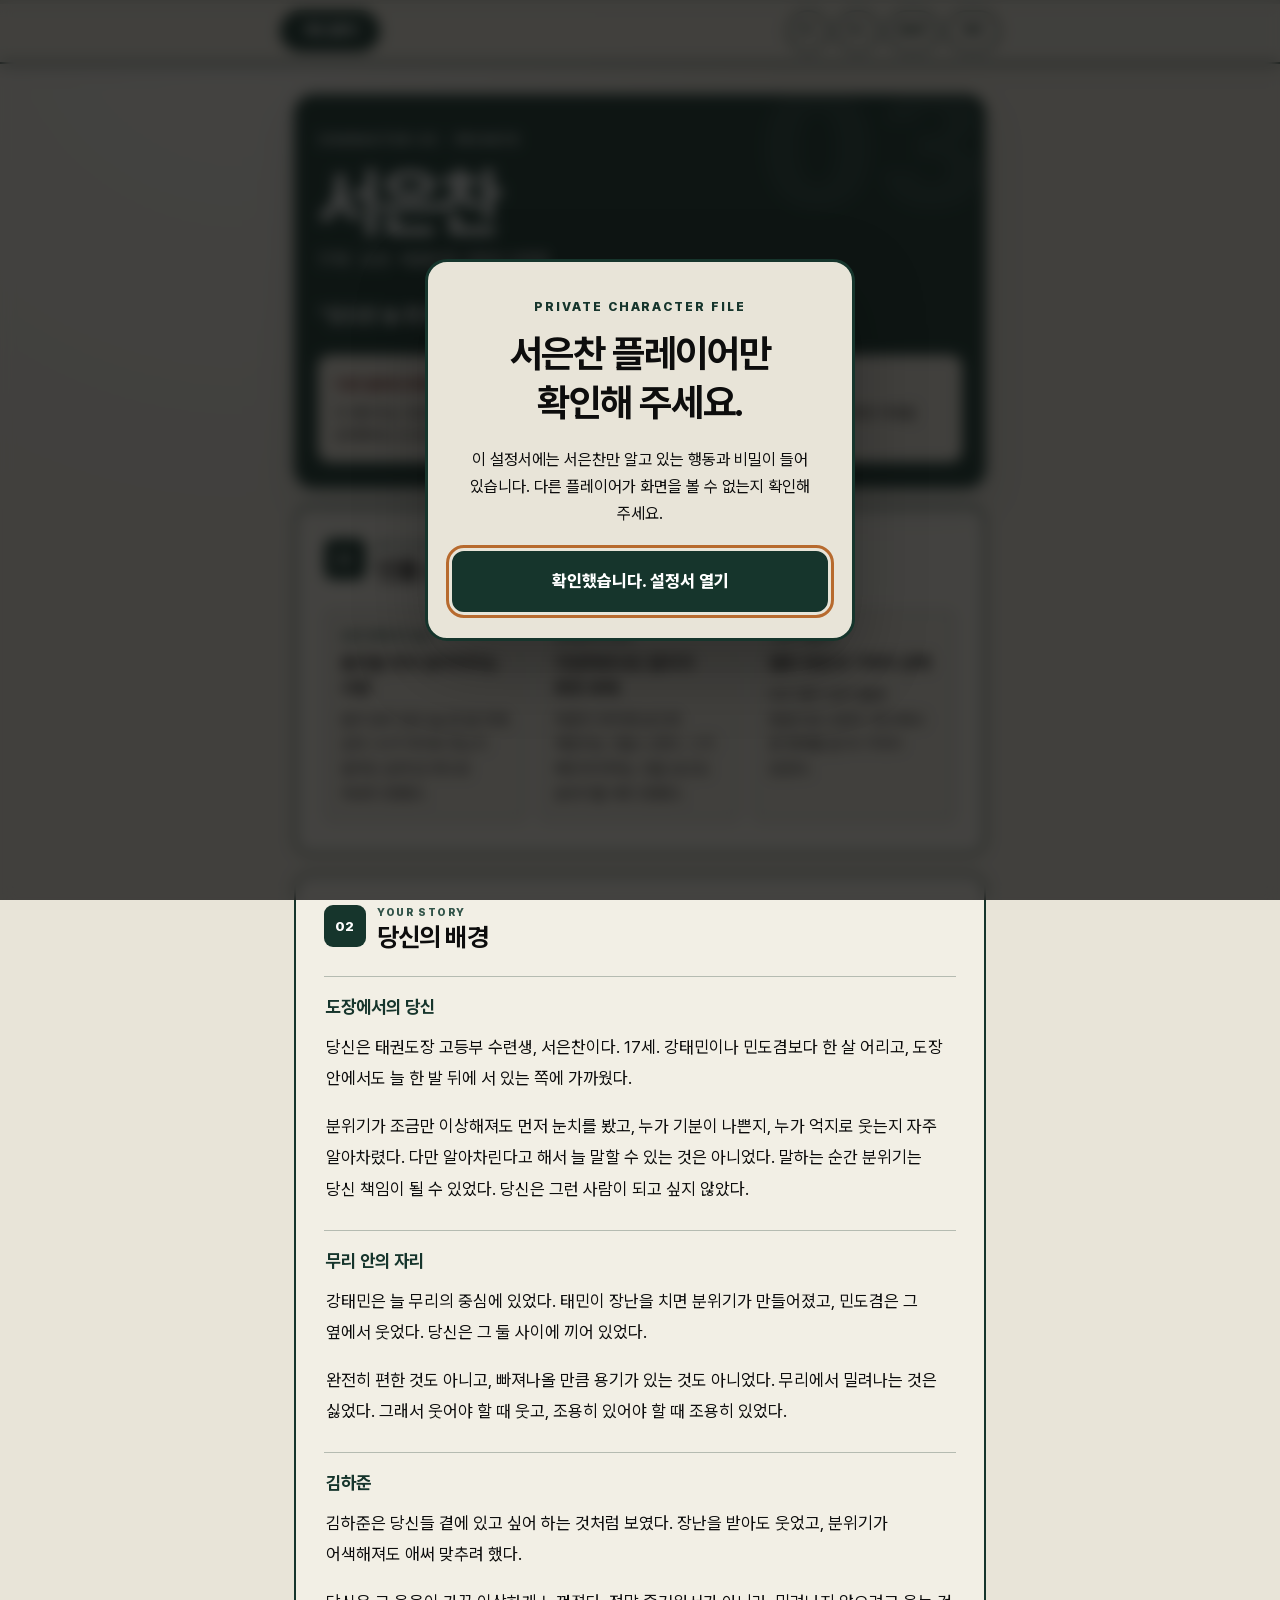
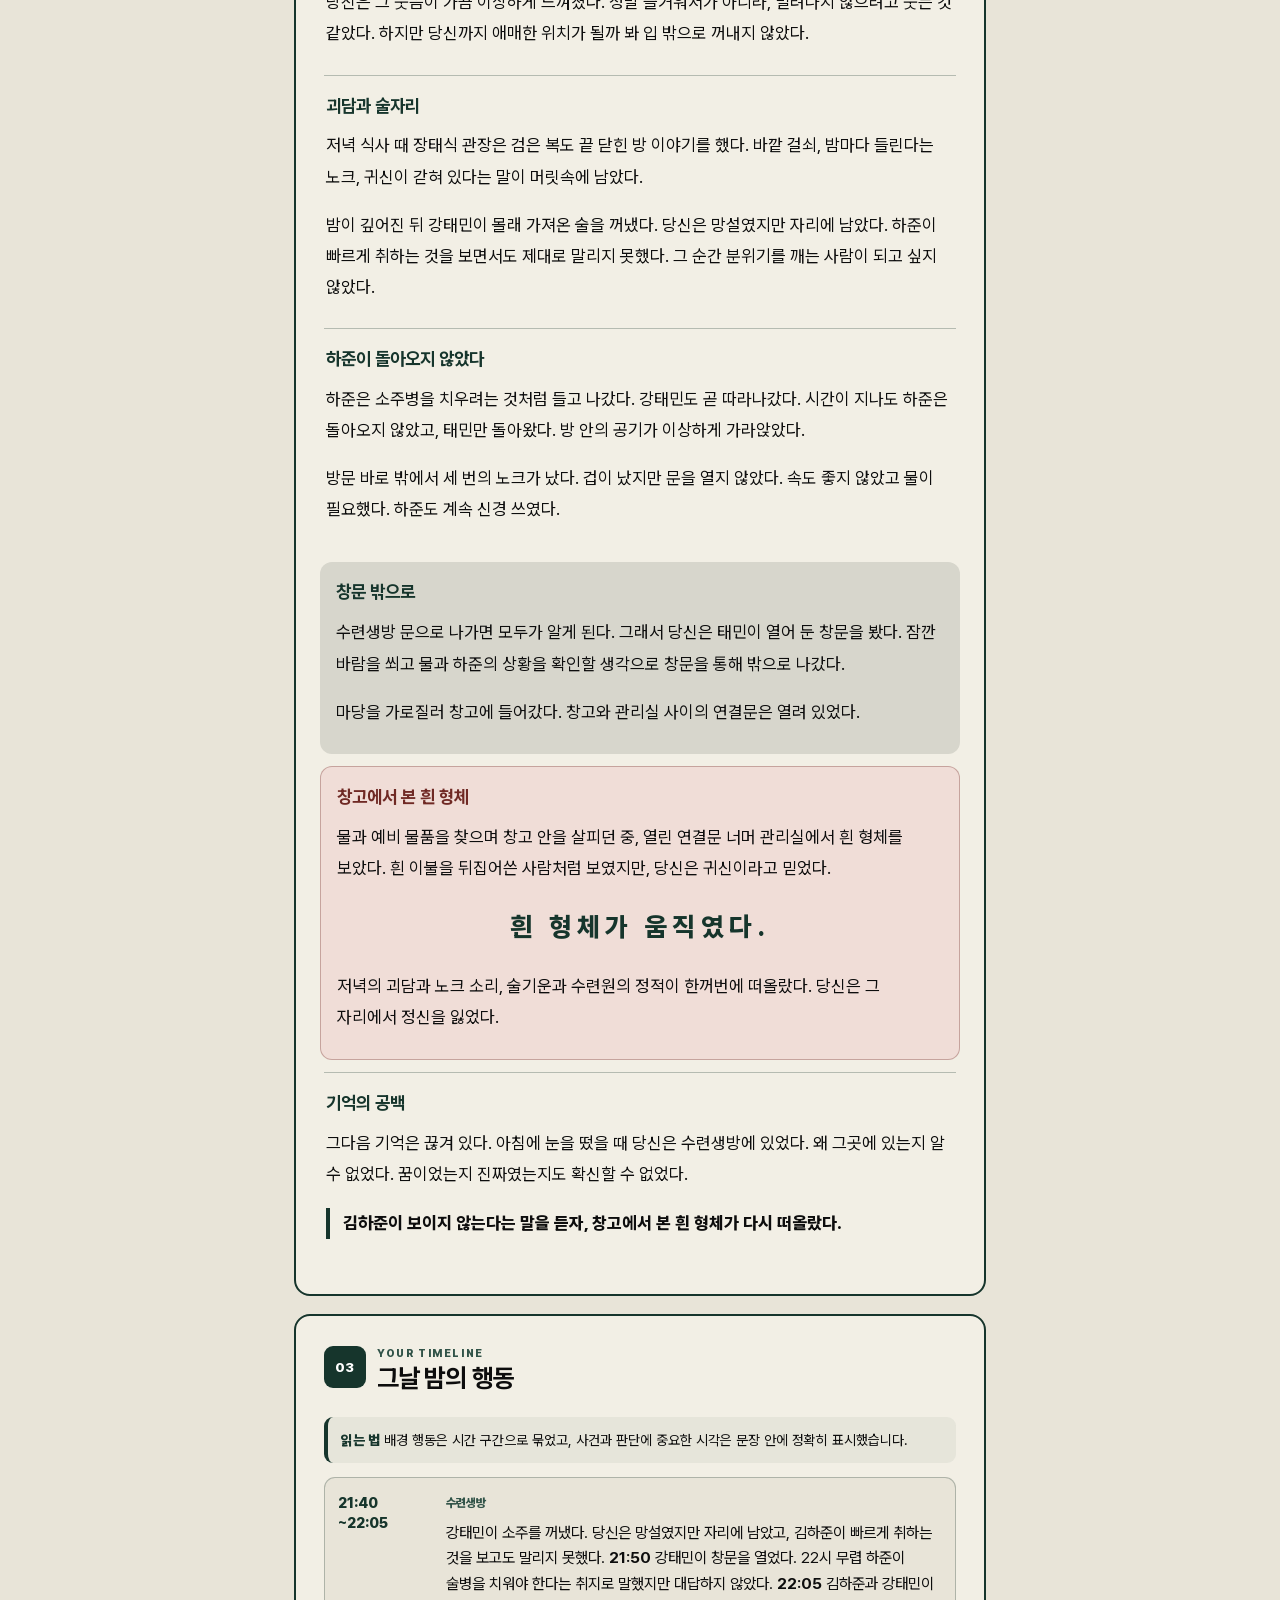
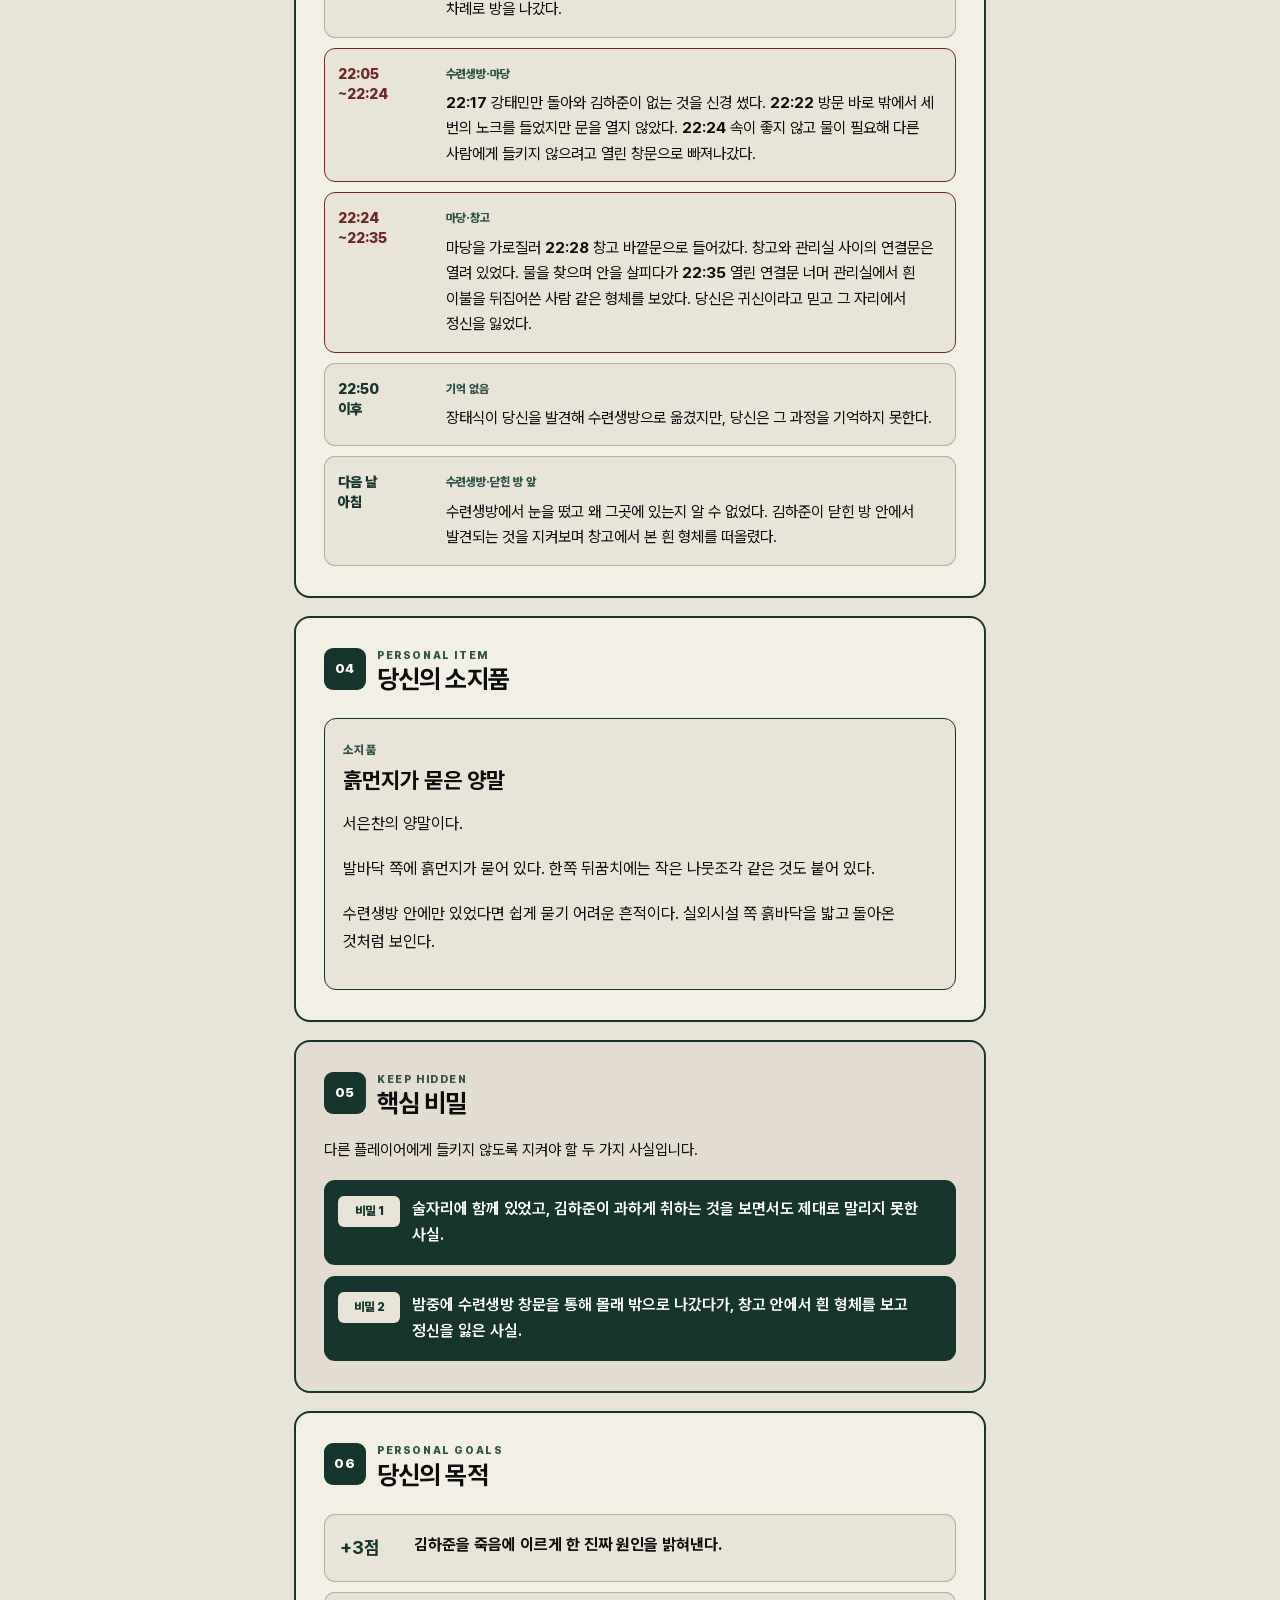
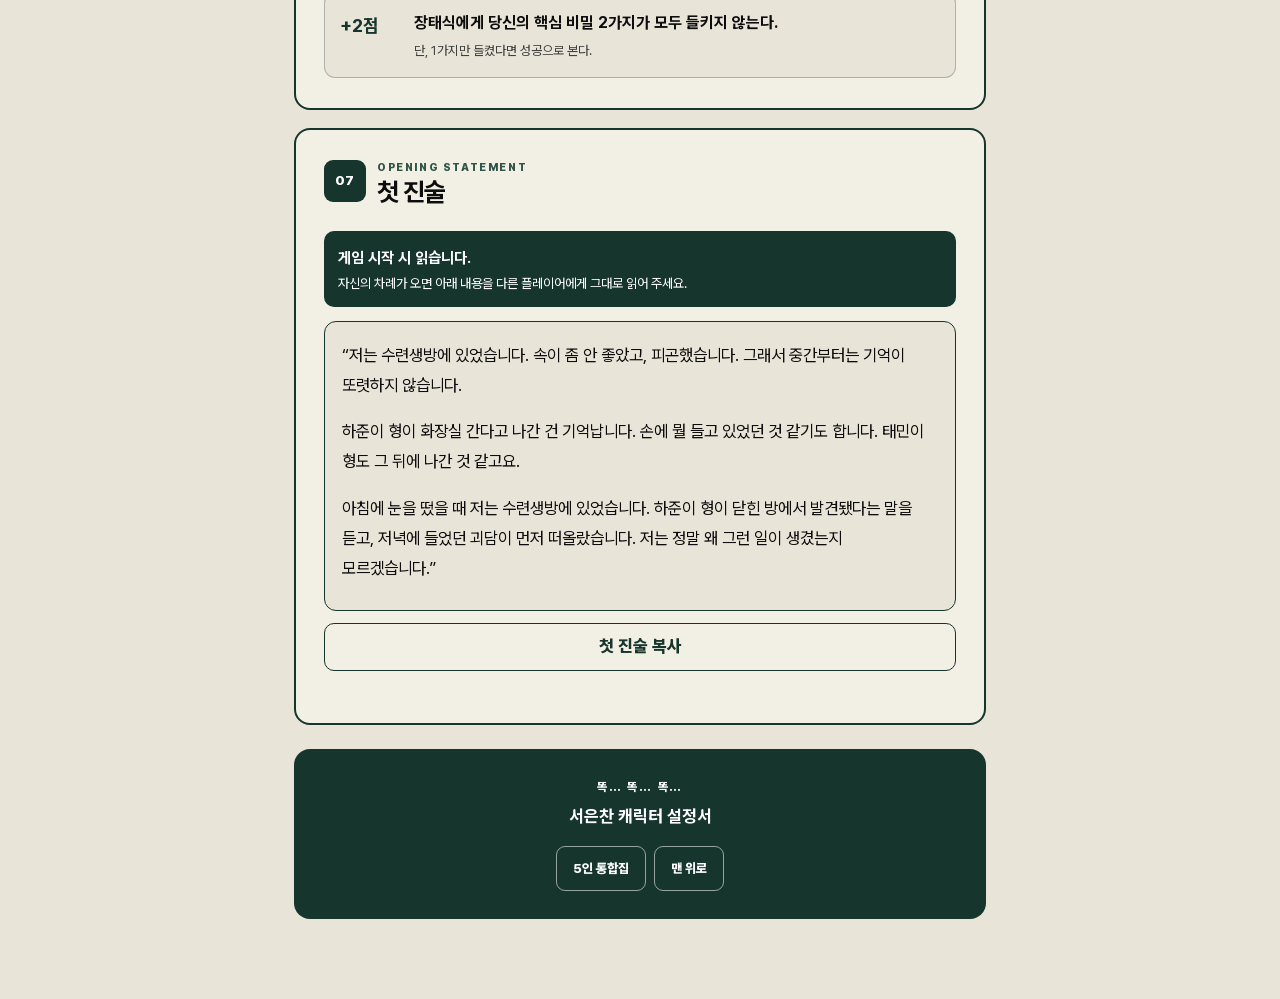
==== index.html @ 7eea6707 "Add files via upload" ====
<!doctype html>
<html lang="ko">
<head>
  <meta charset="utf-8">
  <meta name="viewport" content="width=device-width, initial-scale=1, viewport-fit=cover">
  <meta name="theme-color" content="#E8E4D8">
  <meta name="color-scheme" content="light">
  <meta name="robots" content="noindex,nofollow,noarchive,nosnippet">
  <title>똑… 똑… 똑… | 서은찬 캐릭터 설정서</title>
  <meta name="description" content="머더 미스터리 똑… 똑… 똑… 서은찬 전용 모바일 캐릭터 설정서">
  <link rel="stylesheet" href="style.css">
</head>
<body class="is-locked">
  <span class="page-top-anchor" id="pageTop" aria-hidden="true"></span>
  <a class="skip-link" href="#mainContent">본문으로 바로가기</a>
  <div class="reading-progress" aria-hidden="true"><span id="readingProgress"></span></div>

  <section class="privacy-gate" id="privacyGate" role="dialog" aria-modal="true" aria-labelledby="gateTitle">
    <div class="privacy-gate__card">
      <p class="privacy-gate__eyebrow">PRIVATE CHARACTER FILE</p>
      <h1 id="gateTitle">서은찬 플레이어만<br>확인해 주세요.</h1>
      <p>이 설정서에는 서은찬만 알고 있는 행동과 비밀이 들어 있습니다. 다른 플레이어가 화면을 볼 수 없는지 확인해 주세요.</p>
      <button id="acknowledgeButton" type="button">확인했습니다. 설정서 열기</button>
    </div>
  </section>

  <header class="reader-header" id="readerHeader" inert aria-hidden="true">
    <div class="reader-header__inner">
      <a class="control-button control-button--guide" id="gameGuideLink" href="game-guide/index.html">게임 설명서</a>
      <div class="reader-controls" aria-label="읽기 설정">
        <button class="control-button font-button" id="fontDown" type="button" aria-label="글자 크기 줄이기">가−</button>
        <button class="control-button font-button" id="fontUp" type="button" aria-label="글자 크기 키우기">가＋</button>
        <button class="control-button control-button--map" id="mapOpen" type="button" aria-haspopup="dialog" aria-controls="mapModal" aria-expanded="false">MAP</button>
        <button class="control-button control-button--toc" id="tocOpen" type="button" aria-haspopup="dialog" aria-controls="tocSheet" aria-expanded="false">목차</button>
      </div>
    </div>
  </header>

  <aside class="toc-sheet" id="tocSheet" aria-hidden="true" inert>
    <button class="toc-sheet__backdrop" id="tocBackdrop" type="button" tabindex="-1" aria-label="목차 닫기"></button>
    <div class="toc-sheet__panel" role="dialog" aria-modal="true" aria-labelledby="tocTitle">
      <div class="toc-sheet__header">
        <div><span>QUICK NAVIGATION</span><h2 id="tocTitle">목차</h2></div>
        <button id="tocClose" type="button" aria-label="목차 닫기">닫기</button>
      </div>
      <nav class="toc-list" aria-label="설정서 목차">
        <a href="#profile"><span>01</span><strong>인물 소개</strong></a>
        <a href="#background"><span>02</span><strong>당신의 배경</strong></a>
        <a href="#timeline"><span>03</span><strong>그날 밤의 행동</strong></a>
        <a href="#belonging"><span>04</span><strong>당신의 소지품</strong></a>
        <a href="#secrets"><span>05</span><strong>핵심 비밀</strong></a>
        <a href="#goals"><span>06</span><strong>당신의 목적</strong></a>
        <a href="#statement"><span>07</span><strong>첫 진술</strong></a>
      </nav>
    </div>
  </aside>

  <aside class="map-modal" id="mapModal" aria-hidden="true" inert>
    <button class="map-modal__backdrop" id="mapBackdrop" type="button" tabindex="-1" aria-label="지도 닫기"></button>
    <section class="map-modal__panel" role="dialog" aria-modal="true" aria-labelledby="mapTitle">
      <header class="map-modal__header">
        <div><span>TRAINING CENTER</span><h2 id="mapTitle">수련원 MAP</h2></div>
        <button id="mapClose" type="button">닫기</button>
      </header>
      <div class="map-toolbar" aria-label="지도 확대 설정">
        <button id="mapZoomOut" type="button" aria-label="지도 축소">−</button>
        <output id="mapZoomValue" aria-live="polite">100%</output>
        <button id="mapZoomIn" type="button" aria-label="지도 확대">＋</button>
        <button id="mapReset" type="button">맞춤</button>
      </div>
      <div class="map-viewport" id="mapViewport" tabindex="0" aria-label="확대된 지도를 스크롤하여 확인">
        <img id="mapImage" src="map.png" alt="수련원 실외시설과 실내시설의 방 및 이동 구조를 보여 주는 지도" draggable="false">
      </div>
      <p class="map-hint">확대 후 지도를 위아래·좌우로 움직여 확인하세요.</p>
    </section>
  </aside>

  <main class="page-shell" id="mainContent" tabindex="-1" inert aria-hidden="true">
    <section class="character-hero" aria-labelledby="characterName">
      <p class="character-hero__eyebrow">CHARACTER 03 · PRIVATE</p>
      <h2 id="characterName">서은찬</h2>
      <p class="character-hero__role">17세 · 남성 · 태권도장 고등부 수련생</p>
      <p class="character-hero__lead">“당신은 늘 한 발 뒤에서, 모두의 눈치를 살폈다.”</p>
      <div class="privacy-note">
        <strong>다른 플레이어에게 보여주지 마세요.</strong>
        <p>이 페이지는 서은찬을 맡은 플레이어만 읽습니다. 필요한 내용은 말로 설명할 수 있지만, 설정서 화면 자체를 공개해서는 안 됩니다.</p>
      </div>
    </section>

    <section class="content-section" id="profile" data-section="인물 소개">
      <div class="section-heading">
        <span class="section-number">01</span>
        <div><p>AT A GLANCE</p><h2>인물 소개</h2></div>
      </div>
      <div class="profile-grid">
        <article><span>도장 안에서의 모습</span><strong>불안을 먼저 알아차리는 사람</strong><p>말이 많지 않고 늘 한 발 뒤에 섰다. 누가 억지로 웃는지 알아도 쉽게 입 밖으로 꺼내지 못했다.</p></article>
        <article><span>김하준과의 관계</span><strong>걱정하면서도 말리지 못한 후배</strong><p>하준이 무리에 남으려 애쓴다는 것을 느꼈다. 그가 빠르게 취하는 것을 보고도 분위기를 깨지 못했다.</p></article>
        <article><span>그날의 출발점</span><strong>열린 창문과 기억의 공백</strong><p>속이 좋지 않아 몰래 창문으로 나갔다. 창고에서 흰 형체를 본 뒤 기억이 끊겼다.</p></article>
      </div>
    </section>

    <section class="content-section" id="background" data-section="당신의 배경">
      <div class="section-heading">
        <span class="section-number">02</span>
        <div><p>YOUR STORY</p><h2>당신의 배경</h2></div>
      </div>
      <div class="story-block">
        <h3>도장에서의 당신</h3>
        <p>당신은 태권도장 고등부 수련생, 서은찬이다. 17세. 강태민이나 민도겸보다 한 살 어리고, 도장 안에서도 늘 한 발 뒤에 서 있는 쪽에 가까웠다.</p>
        <p>분위기가 조금만 이상해져도 먼저 눈치를 봤고, 누가 기분이 나쁜지, 누가 억지로 웃는지 자주 알아차렸다. 다만 알아차린다고 해서 늘 말할 수 있는 것은 아니었다. 말하는 순간 분위기는 당신 책임이 될 수 있었다. 당신은 그런 사람이 되고 싶지 않았다.</p>
      </div>
      <div class="story-block">
        <h3>무리 안의 자리</h3>
        <p>강태민은 늘 무리의 중심에 있었다. 태민이 장난을 치면 분위기가 만들어졌고, 민도겸은 그 옆에서 웃었다. 당신은 그 둘 사이에 끼어 있었다.</p>
        <p>완전히 편한 것도 아니고, 빠져나올 만큼 용기가 있는 것도 아니었다. 무리에서 밀려나는 것은 싫었다. 그래서 웃어야 할 때 웃고, 조용히 있어야 할 때 조용히 있었다.</p>
      </div>
      <div class="story-block">
        <h3>김하준</h3>
        <p>김하준은 당신들 곁에 있고 싶어 하는 것처럼 보였다. 장난을 받아도 웃었고, 분위기가 어색해져도 애써 맞추려 했다.</p>
        <p>당신은 그 웃음이 가끔 이상하게 느껴졌다. 정말 즐거워서가 아니라, 밀려나지 않으려고 웃는 것 같았다. 하지만 당신까지 애매한 위치가 될까 봐 입 밖으로 꺼내지 않았다.</p>
      </div>
      <div class="story-block">
        <h3>괴담과 술자리</h3>
        <p>저녁 식사 때 장태식 관장은 검은 복도 끝 닫힌 방 이야기를 했다. 바깥 걸쇠, 밤마다 들린다는 노크, 귀신이 갇혀 있다는 말이 머릿속에 남았다.</p>
        <p>밤이 깊어진 뒤 강태민이 몰래 가져온 술을 꺼냈다. 당신은 망설였지만 자리에 남았다. 하준이 빠르게 취하는 것을 보면서도 제대로 말리지 못했다. 그 순간 분위기를 깨는 사람이 되고 싶지 않았다.</p>
      </div>
      <div class="story-block">
        <h3>하준이 돌아오지 않았다</h3>
        <p>하준은 소주병을 치우려는 것처럼 들고 나갔다. 강태민도 곧 따라나갔다. 시간이 지나도 하준은 돌아오지 않았고, 태민만 돌아왔다. 방 안의 공기가 이상하게 가라앉았다.</p>
        <p>방문 바로 밖에서 세 번의 노크가 났다. 겁이 났지만 문을 열지 않았다. 속도 좋지 않았고 물이 필요했다. 하준도 계속 신경 쓰였다.</p>
      </div>
      <div class="story-block story-block--dark">
        <h3>창문 밖으로</h3>
        <p>수련생방 문으로 나가면 모두가 알게 된다. 그래서 당신은 태민이 열어 둔 창문을 봤다. 잠깐 바람을 쐬고 물과 하준의 상황을 확인할 생각으로 창문을 통해 밖으로 나갔다.</p>
        <p>마당을 가로질러 창고에 들어갔다. 창고와 관리실 사이의 연결문은 열려 있었다.</p>
      </div>
      <div class="story-block story-block--danger">
        <h3>창고에서 본 흰 형체</h3>
        <p>물과 예비 물품을 찾으며 창고 안을 살피던 중, 열린 연결문 너머 관리실에서 흰 형체를 보았다. 흰 이불을 뒤집어쓴 사람처럼 보였지만, 당신은 귀신이라고 믿었다.</p>
        <blockquote>흰 형체가 움직였다.</blockquote>
        <p>저녁의 괴담과 노크 소리, 술기운과 수련원의 정적이 한꺼번에 떠올랐다. 당신은 그 자리에서 정신을 잃었다.</p>
      </div>
      <div class="story-block">
        <h3>기억의 공백</h3>
        <p>그다음 기억은 끊겨 있다. 아침에 눈을 떴을 때 당신은 수련생방에 있었다. 왜 그곳에 있는지 알 수 없었다. 꿈이었는지 진짜였는지도 확신할 수 없었다.</p>
        <p class="ending-line">김하준이 보이지 않는다는 말을 듣자, 창고에서 본 흰 형체가 다시 떠올랐다.</p>
      </div>
    </section>

    <section class="content-section" id="timeline" data-section="그날 밤의 행동">
      <div class="section-heading">
        <span class="section-number">03</span>
        <div><p>YOUR TIMELINE</p><h2>그날 밤의 행동</h2></div>
      </div>
      <p class="timeline-note"><strong>읽는 법</strong> 배경 행동은 시간 구간으로 묶었고, 사건과 판단에 중요한 시각은 문장 안에 정확히 표시했습니다.</p>
      <ol class="timeline-list">
        <li><div class="timeline-time" aria-label="21시 40분부터 22시 05분까지">21:40<br><span>~22:05</span></div><div><span class="location">수련생방</span><p>강태민이 소주를 꺼냈다. 당신은 망설였지만 자리에 남았고, 김하준이 빠르게 취하는 것을 보고도 말리지 못했다. <strong>21:50</strong> 강태민이 창문을 열었다. 22시 무렵 하준이 술병을 치워야 한다는 취지로 말했지만 대답하지 않았다. <strong>22:05</strong> 김하준과 강태민이 차례로 방을 나갔다.</p></div></li>
        <li class="timeline-list__critical"><div class="timeline-time" aria-label="22시 05분부터 22시 24분까지">22:05<br><span>~22:24</span></div><div><span class="location">수련생방·마당</span><p><strong>22:17</strong> 강태민만 돌아와 김하준이 없는 것을 신경 썼다. <strong>22:22</strong> 방문 바로 밖에서 세 번의 노크를 들었지만 문을 열지 않았다. <strong>22:24</strong> 속이 좋지 않고 물이 필요해 다른 사람에게 들키지 않으려고 열린 창문으로 빠져나갔다.</p></div></li>
        <li class="timeline-list__critical"><div class="timeline-time" aria-label="22시 24분부터 22시 35분까지">22:24<br><span>~22:35</span></div><div><span class="location">마당·창고</span><p>마당을 가로질러 <strong>22:28</strong> 창고 바깥문으로 들어갔다. 창고와 관리실 사이의 연결문은 열려 있었다. 물을 찾으며 안을 살피다가 <strong>22:35</strong> 열린 연결문 너머 관리실에서 흰 이불을 뒤집어쓴 사람 같은 형체를 보았다. 당신은 귀신이라고 믿고 그 자리에서 정신을 잃었다.</p></div></li>
        <li><div class="timeline-time" aria-label="22시 50분 이후">22:50<br><span>이후</span></div><div><span class="location">기억 없음</span><p>장태식이 당신을 발견해 수련생방으로 옮겼지만, 당신은 그 과정을 기억하지 못한다.</p></div></li>
        <li><div class="timeline-time">다음 날<br>아침</div><div><span class="location">수련생방·닫힌 방 앞</span><p>수련생방에서 눈을 떴고 왜 그곳에 있는지 알 수 없었다. 김하준이 닫힌 방 안에서 발견되는 것을 지켜보며 창고에서 본 흰 형체를 떠올렸다.</p></div></li>
      </ol>
    </section>

    <section class="content-section" id="belonging" data-section="당신의 소지품">
      <div class="section-heading">
        <span class="section-number">04</span>
        <div><p>PERSONAL ITEM</p><h2>당신의 소지품</h2></div>
      </div>
      <article class="item-card">
        <p class="item-card__label">소지품</p>
        <h3>흙먼지가 묻은 양말</h3>
        <p>서은찬의 양말이다.</p>
        <p>발바닥 쪽에 흙먼지가 묻어 있다. 한쪽 뒤꿈치에는 작은 나뭇조각 같은 것도 붙어 있다.</p>
        <p>수련생방 안에만 있었다면 쉽게 묻기 어려운 흔적이다. 실외시설 쪽 흙바닥을 밟고 돌아온 것처럼 보인다.</p>
      </article>
    </section>

    <section class="content-section content-section--secret" id="secrets" data-section="핵심 비밀">
      <div class="section-heading">
        <span class="section-number">05</span>
        <div><p>KEEP HIDDEN</p><h2>핵심 비밀</h2></div>
      </div>
      <p class="section-intro">다른 플레이어에게 들키지 않도록 지켜야 할 두 가지 사실입니다.</p>
      <div class="secret-list">
        <article><span>비밀 1</span><p>술자리에 함께 있었고, 김하준이 과하게 취하는 것을 보면서도 제대로 말리지 못한 사실.</p></article>
        <article><span>비밀 2</span><p>밤중에 수련생방 창문을 통해 몰래 밖으로 나갔다가, 창고 안에서 흰 형체를 보고 정신을 잃은 사실.</p></article>
      </div>
    </section>

    <section class="content-section" id="goals" data-section="당신의 목적">
      <div class="section-heading">
        <span class="section-number">06</span>
        <div><p>PERSONAL GOALS</p><h2>당신의 목적</h2></div>
      </div>
      <div class="goal-list">
        <article><strong>+3점</strong><p>김하준을 죽음에 이르게 한 진짜 원인을 밝혀낸다.</p></article>
        <article><strong>+2점</strong><p>장태식에게 당신의 핵심 비밀 2가지가 모두 들키지 않는다.</p><small>단, 1가지만 들켰다면 성공으로 본다.</small></article>
      </div>
    </section>

    <section class="content-section" id="statement" data-section="첫 진술">
      <div class="section-heading">
        <span class="section-number">07</span>
        <div><p>OPENING STATEMENT</p><h2>첫 진술</h2></div>
      </div>
      <div class="statement-note"><strong>게임 시작 시 읽습니다.</strong><p>자신의 차례가 오면 아래 내용을 다른 플레이어에게 그대로 읽어 주세요.</p></div>
      <blockquote class="statement-card" id="statementText">
        <p>“저는 수련생방에 있었습니다. 속이 좀 안 좋았고, 피곤했습니다. 그래서 중간부터는 기억이 또렷하지 않습니다.</p>
        <p>하준이 형이 화장실 간다고 나간 건 기억납니다. 손에 뭘 들고 있었던 것 같기도 합니다. 태민이 형도 그 뒤에 나간 것 같고요.</p>
        <p>아침에 눈을 떴을 때 저는 수련생방에 있었습니다. 하준이 형이 닫힌 방에서 발견됐다는 말을 듣고, 저녁에 들었던 괴담이 먼저 떠올랐습니다. 저는 정말 왜 그런 일이 생겼는지 모르겠습니다.”</p>
      </blockquote>
      <button class="copy-button" id="copyStatement" type="button">첫 진술 복사</button>
      <p class="copy-status" id="copyStatus" aria-live="polite"></p>
    </section>

    <footer class="page-footer">
      <p>똑… 똑… 똑…</p>
      <strong>서은찬 캐릭터 설정서</strong>
      <div class="page-footer__links"><a href="../../index.html">5인 통합집</a><a id="footerTopLink" href="#pageTop">맨 위로</a></div>
    </footer>
  </main>

  <button class="top-button" id="topButton" type="button" tabindex="-1" aria-hidden="true" aria-label="맨 위로 이동" title="맨 위로">↑</button>
  <script src="script.js"></script>
</body>
</html>
---- style.css ----
@font-face {
  font-family: "Pretendard";
  src: url("PretendardVariable.woff2") format("woff2-variations");
  font-weight: 45 920;
  font-style: normal;
  font-display: swap;
}

:root {
  --paper: #E8E4D8;
  --paper-light: #F6F3EA;
  --paper-deep: #D9D3C3;
  --ink: #0D0D0D;
  --green: #16352C;
  --green-soft: #315348;
  --line: rgba(22, 53, 44, 0.28);
  --danger: #6F2924;
  --danger-soft: #F0DDD7;
  --body-size: 17px;
  --safe-top: env(safe-area-inset-top, 0px);
  --safe-bottom: env(safe-area-inset-bottom, 0px);
}

* { box-sizing: border-box; }
html { font-size: var(--body-size); scroll-behavior: smooth; scroll-padding-top: 116px; }
.page-top-anchor { position: absolute; inset: 0 auto auto 0; width: 1px; height: 1px; pointer-events: none; }
body {
  margin: 0;
  color: var(--ink);
  background:
    radial-gradient(circle at 18% 0%, rgba(255,255,255,.46), transparent 34rem),
    var(--paper);
  font-family: "Pretendard", -apple-system, BlinkMacSystemFont, "Segoe UI", sans-serif;
  font-size: 1rem;
  line-height: 1.78;
  word-break: keep-all;
  overflow-wrap: break-word;
  -webkit-font-smoothing: antialiased;
}

body.is-locked { overflow: hidden; }
button, a { font: inherit; }
button { color: inherit; }
a { color: inherit; }
p, h1, h2, h3, blockquote { margin-top: 0; }
p { margin-bottom: 1em; }

.skip-link {
  position: fixed;
  top: 8px;
  left: 8px;
  z-index: 1000;
  transform: translateY(-160%);
  padding: 9px 14px;
  color: #fff;
  background: var(--green);
  border-radius: 8px;
}
.skip-link:focus { transform: translateY(0); }

.reading-progress {
  position: fixed;
  inset: 0 0 auto;
  z-index: 80;
  height: 4px;
  background: rgba(22,53,44,.12);
}
.reading-progress span { display: block; width: 0; height: 100%; background: var(--green); }

.privacy-gate {
  position: fixed;
  inset: 0;
  z-index: 500;
  display: grid;
  place-items: center;
  padding: calc(24px + var(--safe-top)) 20px calc(24px + var(--safe-bottom));
  background: rgba(13, 13, 13, .76);
  backdrop-filter: blur(7px);
}
.privacy-gate[hidden] { display: none; }
.privacy-gate__card {
  width: min(100%, 430px);
  padding: 34px 24px 26px;
  background: var(--paper);
  border: 3px solid var(--green);
  border-radius: 22px;
  box-shadow: 0 24px 70px rgba(0,0,0,.28);
  text-align: center;
}
.privacy-gate__eyebrow {
  margin-bottom: 12px;
  color: var(--green);
  font-size: .72rem;
  font-weight: 850;
  letter-spacing: .16em;
}
.privacy-gate h1 {
  margin-bottom: 18px;
  font-size: clamp(1.72rem, 7vw, 2.25rem);
  line-height: 1.28;
  letter-spacing: -.035em;
}
.privacy-gate p:not(.privacy-gate__eyebrow) { margin-bottom: 24px; font-size: .95rem; line-height: 1.68; }
.privacy-gate button {
  width: 100%;
  min-height: 52px;
  padding: 13px 16px;
  color: #fff;
  background: var(--green);
  border: 2px solid var(--green);
  border-radius: 12px;
  font-weight: 800;
  cursor: pointer;
}

.reader-header {
  position: sticky;
  top: 0;
  z-index: 60;
  padding: calc(10px + var(--safe-top)) max(12px, env(safe-area-inset-left)) 10px max(12px, env(safe-area-inset-right));
  background: rgba(232, 228, 216, .96);
  border-bottom: 2px solid var(--green);
  box-shadow: 0 5px 18px rgba(22, 53, 44, .08);
  backdrop-filter: blur(12px);
}
.reader-header__inner {
  display: flex;
  align-items: center;
  justify-content: space-between;
  gap: 10px;
  max-width: 720px;
  margin: 0 auto;
}
.reader-controls {
  display: flex;
  flex: 0 0 auto;
  gap: 6px;
}
.control-button {
  display: inline-flex;
  align-items: center;
  justify-content: center;
  min-width: 42px;
  min-height: 42px;
  padding: 8px 10px;
  color: var(--green);
  background: transparent;
  border: 2px solid var(--green);
  border-radius: 999px;
  font-size: 12px;
  font-weight: 900;
  line-height: 1.1;
  text-decoration: none;
  white-space: nowrap;
  cursor: pointer;
  -webkit-tap-highlight-color: transparent;
}
.control-button:active, .control-button[aria-pressed="true"] { color: #fff; background: var(--green); }
.control-button:disabled { opacity: .42; cursor: default; }
.control-button--map { min-width: 48px; }
.control-button--toc { min-width: 54px; }
.control-button--guide {
  flex: 0 0 auto;
  min-width: 100px;
  color: #fff;
  background: var(--green);
}

.toc-sheet { position: fixed; inset: 0; z-index: 200; visibility: hidden; }
.toc-sheet.is-open { visibility: visible; }
.toc-sheet__backdrop {
  position: absolute;
  inset: 0;
  width: 100%;
  height: 100%;
  padding: 0;
  background: rgba(13,13,13,.48);
  border: 0;
  opacity: 0;
  transition: opacity .2s ease;
}
.toc-sheet.is-open .toc-sheet__backdrop { opacity: 1; }
.toc-sheet__panel {
  position: absolute;
  right: 0;
  bottom: 0;
  left: 0;
  max-height: min(78vh, 680px);
  padding: 20px max(18px, env(safe-area-inset-right)) calc(24px + var(--safe-bottom)) max(18px, env(safe-area-inset-left));
  overflow-y: auto;
  background: var(--paper-light);
  border: 2px solid var(--green);
  border-bottom: 0;
  border-radius: 22px 22px 0 0;
  transform: translateY(102%);
  transition: transform .25s ease;
}
.toc-sheet.is-open .toc-sheet__panel { transform: translateY(0); }
.toc-sheet__header { display: flex; align-items: center; justify-content: space-between; gap: 16px; margin-bottom: 16px; }
.toc-sheet__header span { color: var(--green-soft); font-size: .67rem; font-weight: 800; letter-spacing: .14em; }
.toc-sheet__header h2 { margin: 2px 0 0; font-size: 1.55rem; line-height: 1.2; }
.toc-sheet__header button { min-width: 56px; min-height: 40px; background: transparent; border: 1.5px solid var(--green); border-radius: 9px; font-size: .82rem; font-weight: 800; }
.toc-list { display: grid; gap: 8px; }
.toc-list a {
  display: grid;
  grid-template-columns: 38px 1fr;
  align-items: center;
  min-height: 52px;
  padding: 8px 12px;
  background: var(--paper);
  border: 1px solid var(--line);
  border-radius: 10px;
  text-decoration: none;
}
.toc-list span { color: var(--green); font-size: .72rem; font-weight: 850; letter-spacing: .08em; }
.toc-list strong { font-size: .95rem; }
.toc-list a.is-current { color: #fff; background: var(--green); }
.toc-list a.is-current span { color: #fff; }

.map-modal { position: fixed; inset: 0; z-index: 240; visibility: hidden; }
.map-modal.is-open { visibility: visible; }
.map-modal__backdrop { position: absolute; inset: 0; width: 100%; height: 100%; padding: 0; background: rgba(13,13,13,.72); border: 0; opacity: 0; transition: opacity .2s ease; }
.map-modal.is-open .map-modal__backdrop { opacity: 1; }
.map-modal__panel { position: absolute; top: 50%; left: 50%; display: grid; grid-template-rows: auto auto minmax(0, 1fr) auto; width: min(calc(100% - 20px), 760px); height: min(calc(100vh - 20px), 900px); height: min(calc(100dvh - 20px), 900px); overflow: hidden; background: var(--paper-light); border: 2px solid var(--green); border-radius: 20px; box-shadow: 0 24px 70px rgba(0,0,0,.36); opacity: 0; transform: translate(-50%, -48%) scale(.985); transition: opacity .2s ease, transform .2s ease; }
.map-modal.is-open .map-modal__panel { opacity: 1; transform: translate(-50%, -50%) scale(1); }
.map-modal__header { display: flex; align-items: center; justify-content: space-between; gap: 16px; padding: 15px 16px 13px; border-bottom: 1px solid var(--line); }
.map-modal__header span { display: block; color: var(--green-soft); font-size: .62rem; font-weight: 850; letter-spacing: .14em; }
.map-modal__header h2 { margin: 1px 0 0; font-size: 1.25rem; line-height: 1.2; }
.map-modal__header button, .map-toolbar button { min-width: 44px; min-height: 44px; padding: 8px 11px; color: var(--green); background: var(--paper); border: 1.5px solid var(--green); border-radius: 10px; font-weight: 850; line-height: 1; cursor: pointer; }
.map-toolbar { display: grid; grid-template-columns: 44px minmax(64px, auto) 44px minmax(64px, auto); justify-content: center; align-items: center; gap: 7px; padding: 9px 12px; background: var(--paper); border-bottom: 1px solid var(--line); }
.map-toolbar output { color: var(--green); font-size: .82rem; font-weight: 900; text-align: center; }
.map-toolbar button:disabled { opacity: .4; cursor: default; }
.map-viewport { min-width: 0; min-height: 0; padding: 8px; overflow: auto; overscroll-behavior: contain; background: #10251F; scrollbar-color: var(--paper-deep) var(--green); -webkit-overflow-scrolling: touch; }
.map-viewport img { display: block; width: 100%; max-width: none; height: auto; margin: 0 auto; user-select: none; -webkit-user-drag: none; }
.map-hint { margin: 0; padding: 9px 14px calc(9px + var(--safe-bottom)); color: var(--green-soft); background: var(--paper); font-size: .7rem; font-weight: 700; line-height: 1.45; text-align: center; }

.page-shell { width: min(100%, 720px); margin: 0 auto; padding: 22px 14px calc(80px + var(--safe-bottom)); }
.character-hero {
  position: relative;
  overflow: hidden;
  padding: 34px 22px 24px;
  background: var(--green);
  color: #fff;
  border: 2px solid var(--green);
  border-radius: 20px;
  box-shadow: 0 16px 36px rgba(22,53,44,.15);
}
.character-hero::after {
  content: "03";
  position: absolute;
  right: -4px;
  top: -34px;
  color: rgba(255,255,255,.06);
  font-size: 10rem;
  font-weight: 900;
  line-height: 1;
  pointer-events: none;
}
.character-hero__eyebrow { position: relative; z-index: 1; margin-bottom: 12px; font-size: .7rem; font-weight: 800; letter-spacing: .16em; }
.character-hero h2 { position: relative; z-index: 1; margin-bottom: 2px; font-size: clamp(2.7rem, 14vw, 4.4rem); line-height: 1.08; letter-spacing: -.065em; }
.character-hero__role { position: relative; z-index: 1; margin-bottom: 26px; font-size: .92rem; font-weight: 650; opacity: .84; }
.character-hero__lead { position: relative; z-index: 1; margin-bottom: 24px; font-size: 1.15rem; font-weight: 750; line-height: 1.58; }
.privacy-note { position: relative; z-index: 1; padding: 15px 16px; color: var(--ink); background: var(--paper); border: 1px solid rgba(255,255,255,.28); border-radius: 12px; }
.privacy-note strong { display: block; margin-bottom: 4px; color: var(--danger); font-size: .9rem; }
.privacy-note p { margin: 0; font-size: .82rem; line-height: 1.6; }

.content-section {
  margin-top: 18px;
  padding: 24px 18px;
  background: rgba(246,243,234,.74);
  border: 2px solid var(--green);
  border-radius: 16px;
}
.section-heading { display: grid; grid-template-columns: 42px 1fr; align-items: start; gap: 11px; margin-bottom: 22px; }
.section-number { display: grid; place-items: center; width: 42px; height: 42px; color: #fff; background: var(--green); border-radius: 9px; font-size: .78rem; font-weight: 850; letter-spacing: .06em; }
.section-heading p { margin: 1px 0 2px; color: var(--green-soft); font-size: .63rem; font-weight: 850; letter-spacing: .15em; line-height: 1.3; }
.section-heading h2 { margin: 0; font-size: 1.5rem; line-height: 1.25; letter-spacing: -.035em; }
.section-intro { margin: -6px 0 16px; font-size: .9rem; }

.profile-grid { display: grid; gap: 10px; }
.profile-grid article { padding: 16px; background: var(--paper); border: 1px solid var(--line); border-radius: 11px; }
.profile-grid span { display: block; margin-bottom: 4px; color: var(--green-soft); font-size: .7rem; font-weight: 800; letter-spacing: .04em; }
.profile-grid strong { display: block; margin-bottom: 7px; font-size: 1rem; line-height: 1.45; }
.profile-grid p { margin: 0; font-size: .88rem; line-height: 1.65; }

.story-block { padding: 18px 2px 8px; border-top: 1px solid var(--line); }
.story-block:first-of-type { padding-top: 0; border-top: 0; }
.story-block h3 { margin-bottom: 12px; color: var(--green); font-size: 1.05rem; line-height: 1.4; }
.story-block p { font-size: 1rem; line-height: 1.83; }
.story-block--dark, .story-block--danger { margin: 12px -4px; padding: 18px 16px 9px; border: 0; border-radius: 12px; }
.story-block--dark { background: #D7D6CC; }
.story-block--danger { background: var(--danger-soft); border: 1px solid rgba(111,41,36,.32); }
.story-block--danger h3 { color: var(--danger); }
.story-block blockquote { margin: 20px 0; color: var(--green); font-size: 1.55rem; font-weight: 800; letter-spacing: .19em; text-align: center; }
.ending-line { margin-top: 18px; padding-left: 13px; border-left: 4px solid var(--green); font-weight: 800; }

.timeline-note { margin: 0 0 14px; padding: 12px 13px; color: var(--ink); background: rgba(22, 53, 44, .055); border-left: 4px solid var(--green); border-radius: 9px; font-size: .82rem; line-height: 1.6; }
.timeline-note strong { color: var(--green); font-weight: 850; }
.timeline-time > span { white-space: nowrap; }
.timeline-list { position: relative; display: grid; gap: 10px; margin: 0; padding: 0; list-style: none; }
.timeline-list li { display: grid; grid-template-columns: 96px 1fr; gap: 12px; padding: 15px 13px; background: var(--paper); border: 1px solid var(--line); border-radius: 11px; }
.timeline-time { color: var(--green); font-size: .84rem; font-weight: 850; line-height: 1.4; }
.timeline-list .location { display: block; margin-bottom: 5px; color: var(--green-soft); font-size: .7rem; font-weight: 800; }
.timeline-list p { margin: 0; font-size: .91rem; line-height: 1.65; }
.timeline-list aside { margin-top: 10px; padding: 9px 10px; color: var(--danger); background: var(--danger-soft); border-left: 3px solid var(--danger); font-size: .77rem; font-weight: 750; line-height: 1.55; }
.timeline-list__critical { border-color: var(--danger) !important; }
.timeline-list__critical .timeline-time { color: var(--danger); }

.item-card { padding: 21px 18px 16px; background: var(--paper); border: 1.5px solid var(--green); border-radius: 12px; }
.item-card__label { margin-bottom: 3px; color: var(--green-soft); font-size: .7rem; font-weight: 850; letter-spacing: .12em; }
.item-card h3 { margin-bottom: 15px; font-size: 1.3rem; line-height: 1.4; }
.item-card p:not(.item-card__label) { font-size: .95rem; line-height: 1.76; }

.content-section--secret { background: #E2DDD0; }
.secret-list { display: grid; gap: 11px; }
.secret-list article { display: grid; grid-template-columns: 62px 1fr; gap: 12px; align-items: start; padding: 16px 14px; color: #fff; background: var(--green); border-radius: 11px; }
.secret-list span { padding: 5px 6px; color: var(--green); background: var(--paper); border-radius: 6px; font-size: .7rem; font-weight: 850; text-align: center; }
.secret-list p { margin: 0; font-size: .93rem; font-weight: 620; line-height: 1.68; }

.goal-list { display: grid; gap: 10px; }
.goal-list article { display: grid; grid-template-columns: 62px 1fr; column-gap: 12px; align-items: start; padding: 17px 15px; background: var(--paper); border: 1px solid var(--line); border-radius: 11px; }
.goal-list strong { grid-row: 1 / span 2; color: var(--green); font-size: 1.08rem; }
.goal-list p { margin: 0; font-size: .94rem; font-weight: 700; line-height: 1.6; }
.goal-list small { margin-top: 5px; color: #3D403E; font-size: .76rem; line-height: 1.5; }

.statement-note { margin-bottom: 14px; padding: 13px 14px; color: #fff; background: var(--green); border-radius: 10px; }
.statement-note strong { display: block; margin-bottom: 2px; font-size: .9rem; }
.statement-note p { margin: 0; font-size: .78rem; line-height: 1.55; }
.statement-card { margin: 0; padding: 19px 17px 9px; background: var(--paper); border: 1.5px solid var(--green); border-radius: 12px; }
.statement-card p { font-size: .98rem; line-height: 1.8; }
.copy-button { width: 100%; min-height: 48px; margin-top: 12px; color: var(--green); background: transparent; border: 1.5px solid var(--green); border-radius: 10px; font-weight: 800; cursor: pointer; }
.copy-status { min-height: 1.4em; margin: 5px 0 0; color: var(--green); font-size: .75rem; text-align: center; }

.page-footer { margin-top: 24px; padding: 28px 18px; color: #fff; background: var(--green); border-radius: 16px; text-align: center; }
.page-footer p { margin: 0 0 2px; font-size: .7rem; font-weight: 800; letter-spacing: .15em; }
.page-footer strong { display: block; margin-bottom: 15px; font-size: 1rem; }
.page-footer a { display: inline-flex; align-items: center; justify-content: center; min-height: 44px; padding: 10px 16px; border: 1px solid rgba(255,255,255,.55); border-radius: 9px; font-size: .78rem; font-weight: 800; text-decoration: none; }
.page-footer__links { display: flex; justify-content: center; gap: 8px; }

.top-button { position: fixed; right: max(14px, env(safe-area-inset-right)); bottom: calc(16px + var(--safe-bottom)); z-index: 50; width: 46px; height: 46px; color: #fff; background: var(--green); border: 2px solid var(--paper); border-radius: 50%; box-shadow: 0 7px 18px rgba(13,13,13,.2); font-weight: 900; opacity: 0; pointer-events: none; transform: translateY(10px); transition: .2s ease; }
.top-button.is-visible { opacity: 1; pointer-events: auto; transform: translateY(0); }

button:focus-visible, a:focus-visible { outline: 3px solid #B76A2E; outline-offset: 3px; }

@media (min-width: 640px) {
  .page-shell { padding-top: 30px; }
  .content-section { padding: 30px 28px; }
  .profile-grid { grid-template-columns: repeat(3, 1fr); }
  .profile-grid article { min-height: 190px; }
}

@media (max-width: 370px) {
  .reader-header { padding-right: max(9px, env(safe-area-inset-right)); padding-left: max(9px, env(safe-area-inset-left)); }
  .reader-header__inner { gap: 6px; }
  .reader-controls { gap: 4px; }
  .control-button { min-width: 40px; min-height: 40px; padding: 7px 8px; font-size: 11px; }
  .control-button--guide { min-width: 92px; }
  .control-button--map { min-width: 44px; padding-inline: 6px; }
  .control-button--toc { min-width: 50px; }
  .timeline-list li { grid-template-columns: 76px 1fr; gap: 9px; padding-inline: 10px; }
  .secret-list article { grid-template-columns: 54px 1fr; gap: 9px; padding-inline: 11px; }
}

@media (prefers-reduced-motion: reduce) {
  html { scroll-behavior: auto; }
  *, *::before, *::after { transition-duration: .01ms !important; animation-duration: .01ms !important; }
}

@media print {
  .privacy-gate, .reader-header, .reading-progress, .top-button, .copy-button, .copy-status, .map-modal { display: none !important; }
  body { background: #fff; }
  .page-shell { width: 100%; padding: 0; }
  .content-section, .character-hero { break-inside: avoid; box-shadow: none; }
}
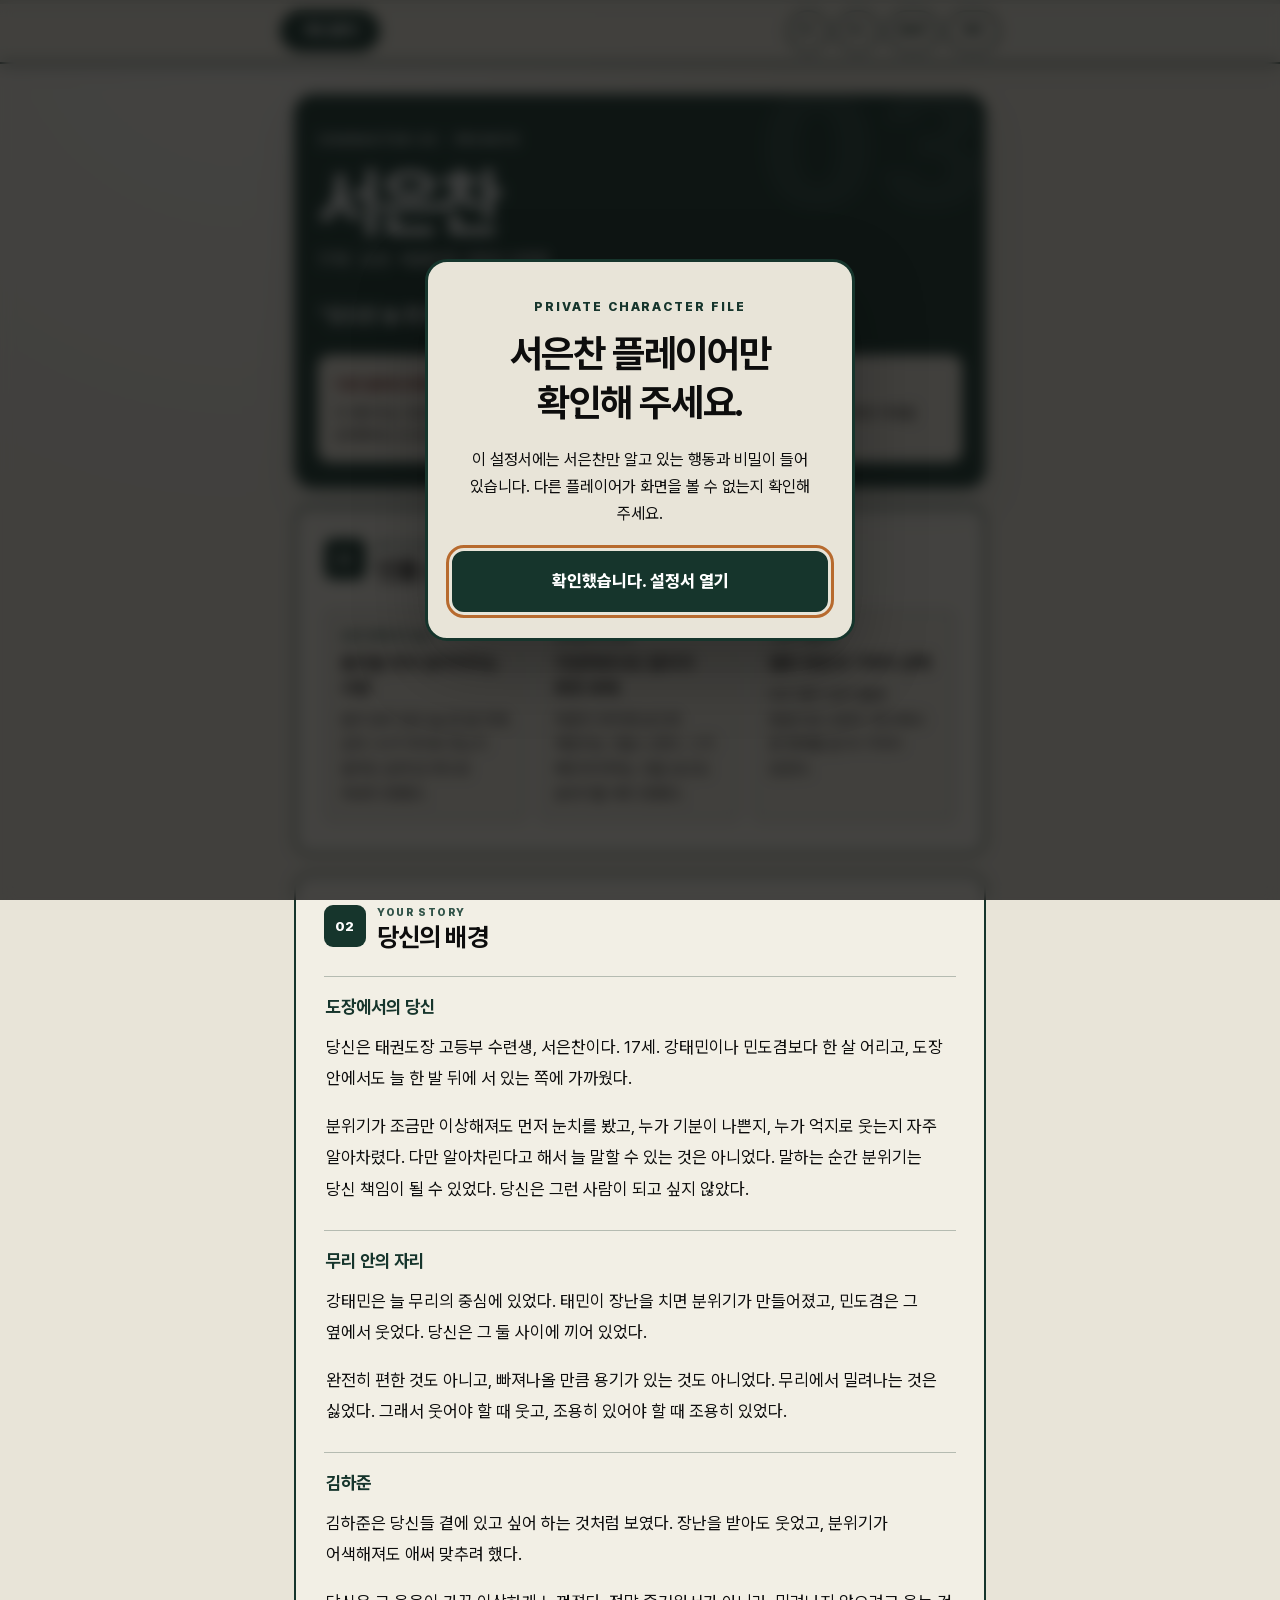
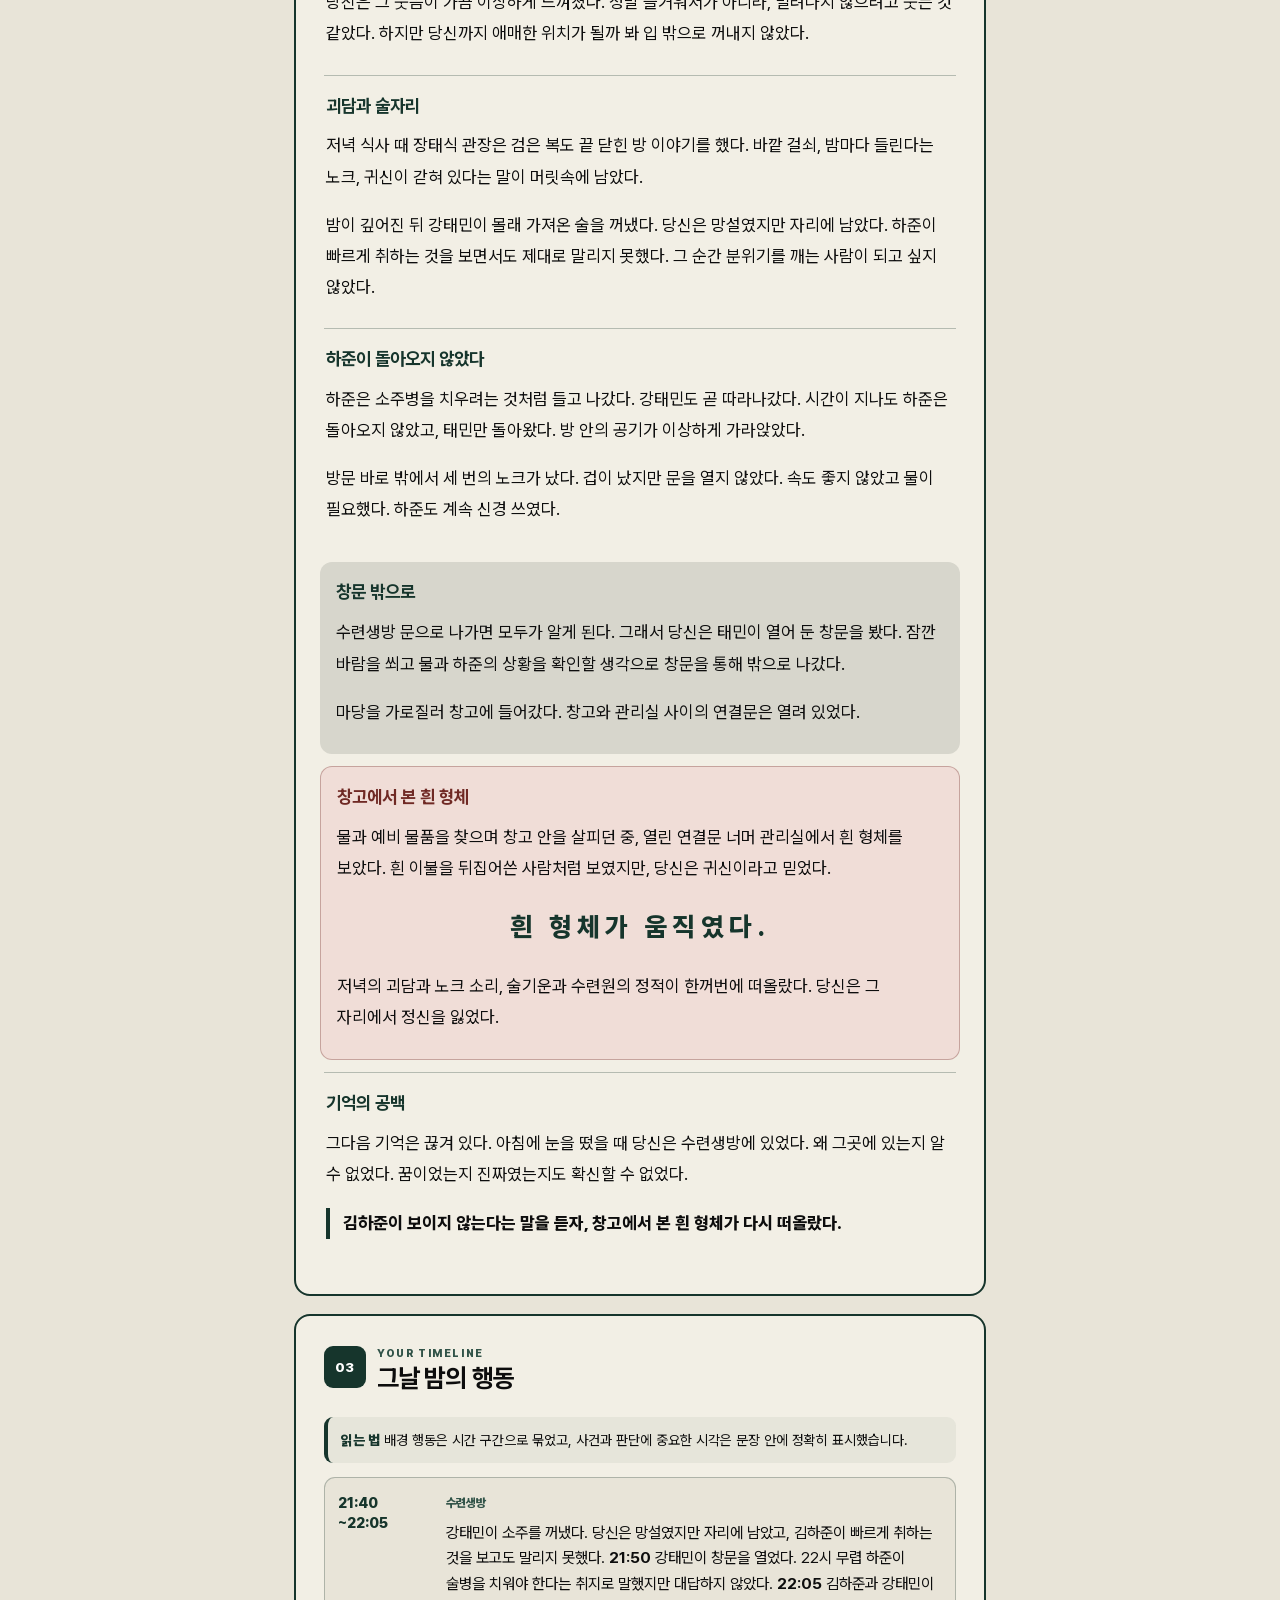
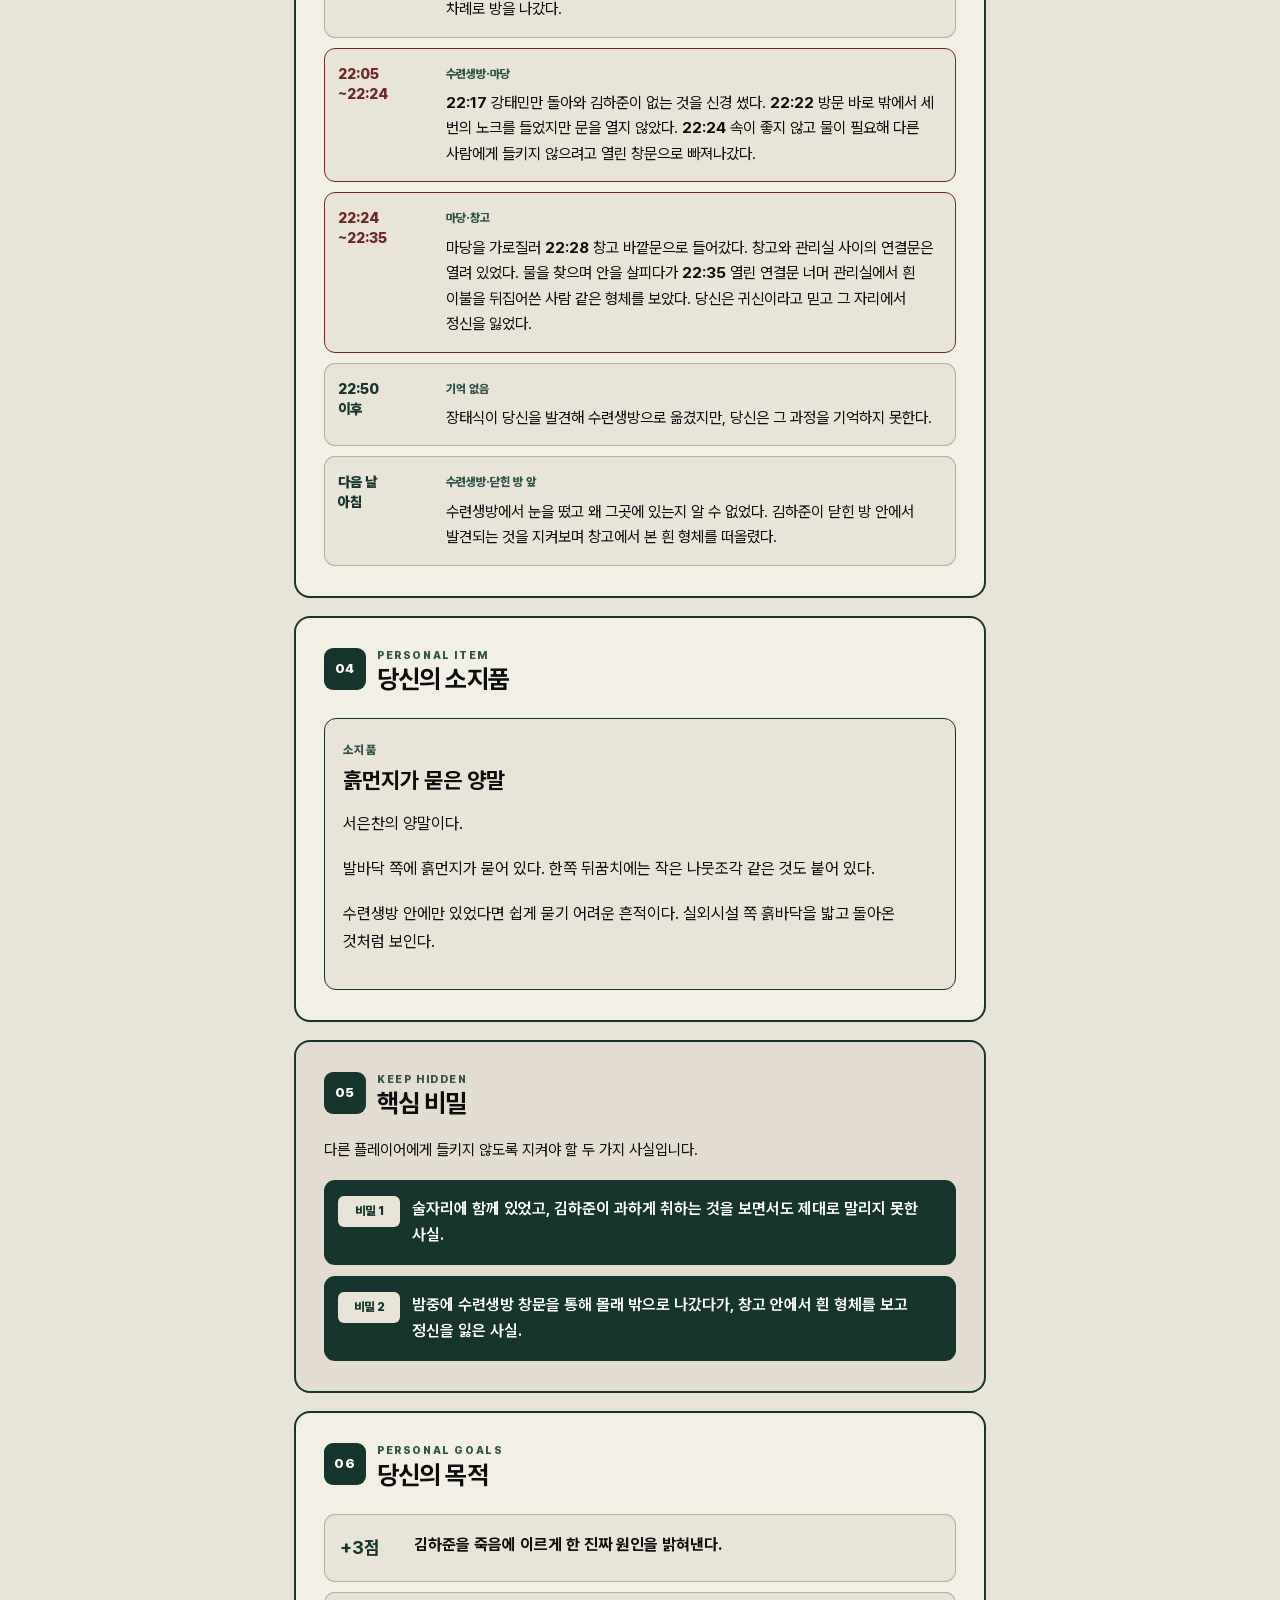
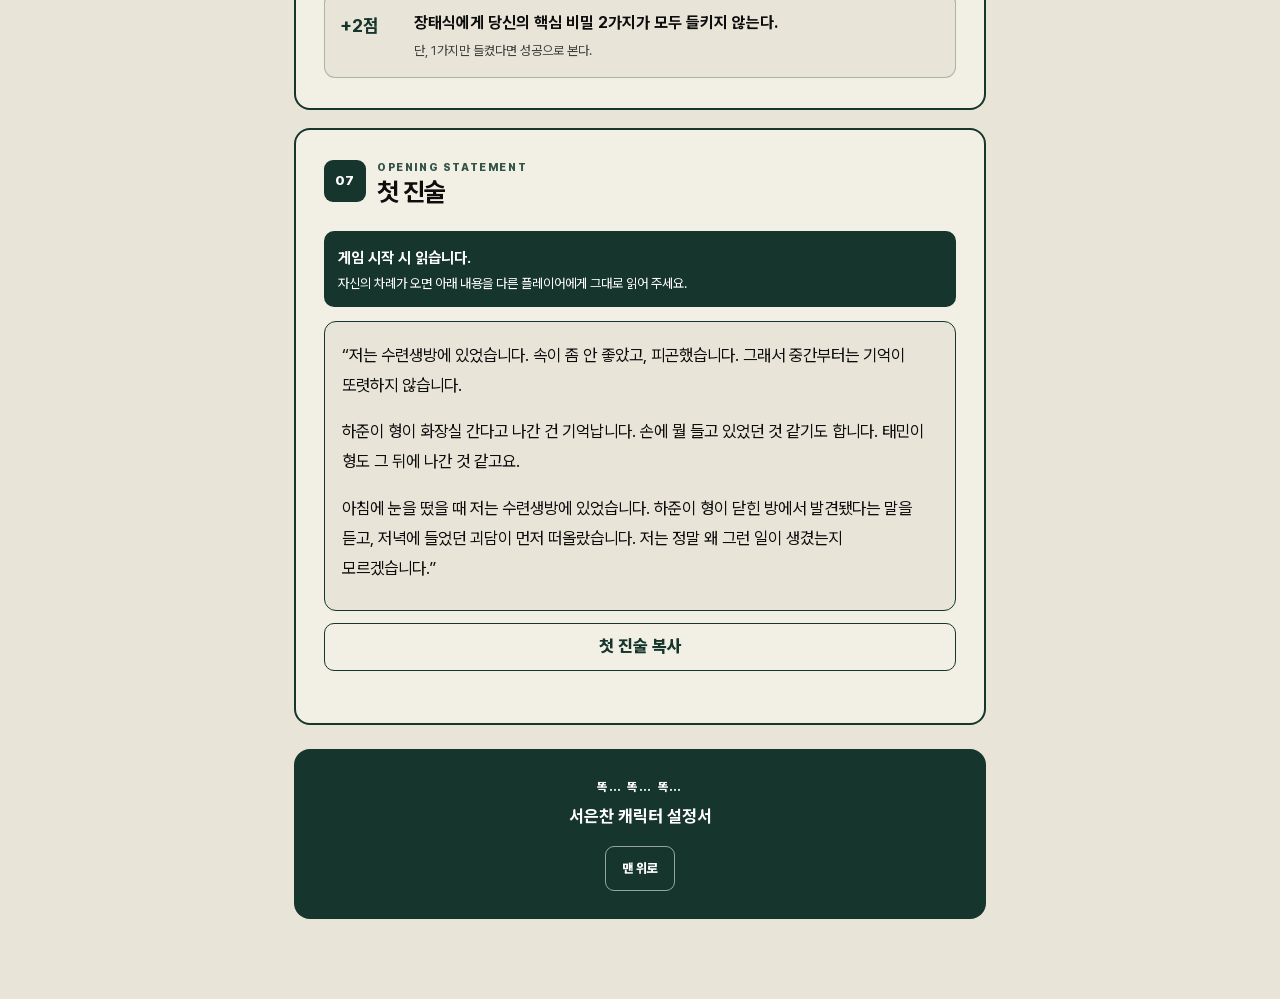
==== commit 8d549c87: "Add files via upload" ====
--- a/index.html
+++ b/index.html
@@ -217,7 +217,7 @@
     <footer class="page-footer">
       <p>똑… 똑… 똑…</p>
       <strong>서은찬 캐릭터 설정서</strong>
-      <div class="page-footer__links"><a href="../../index.html">5인 통합집</a><a id="footerTopLink" href="#pageTop">맨 위로</a></div>
+      <div class="page-footer__links"><a id="footerTopLink" href="#pageTop">맨 위로</a></div>
     </footer>
   </main>
 
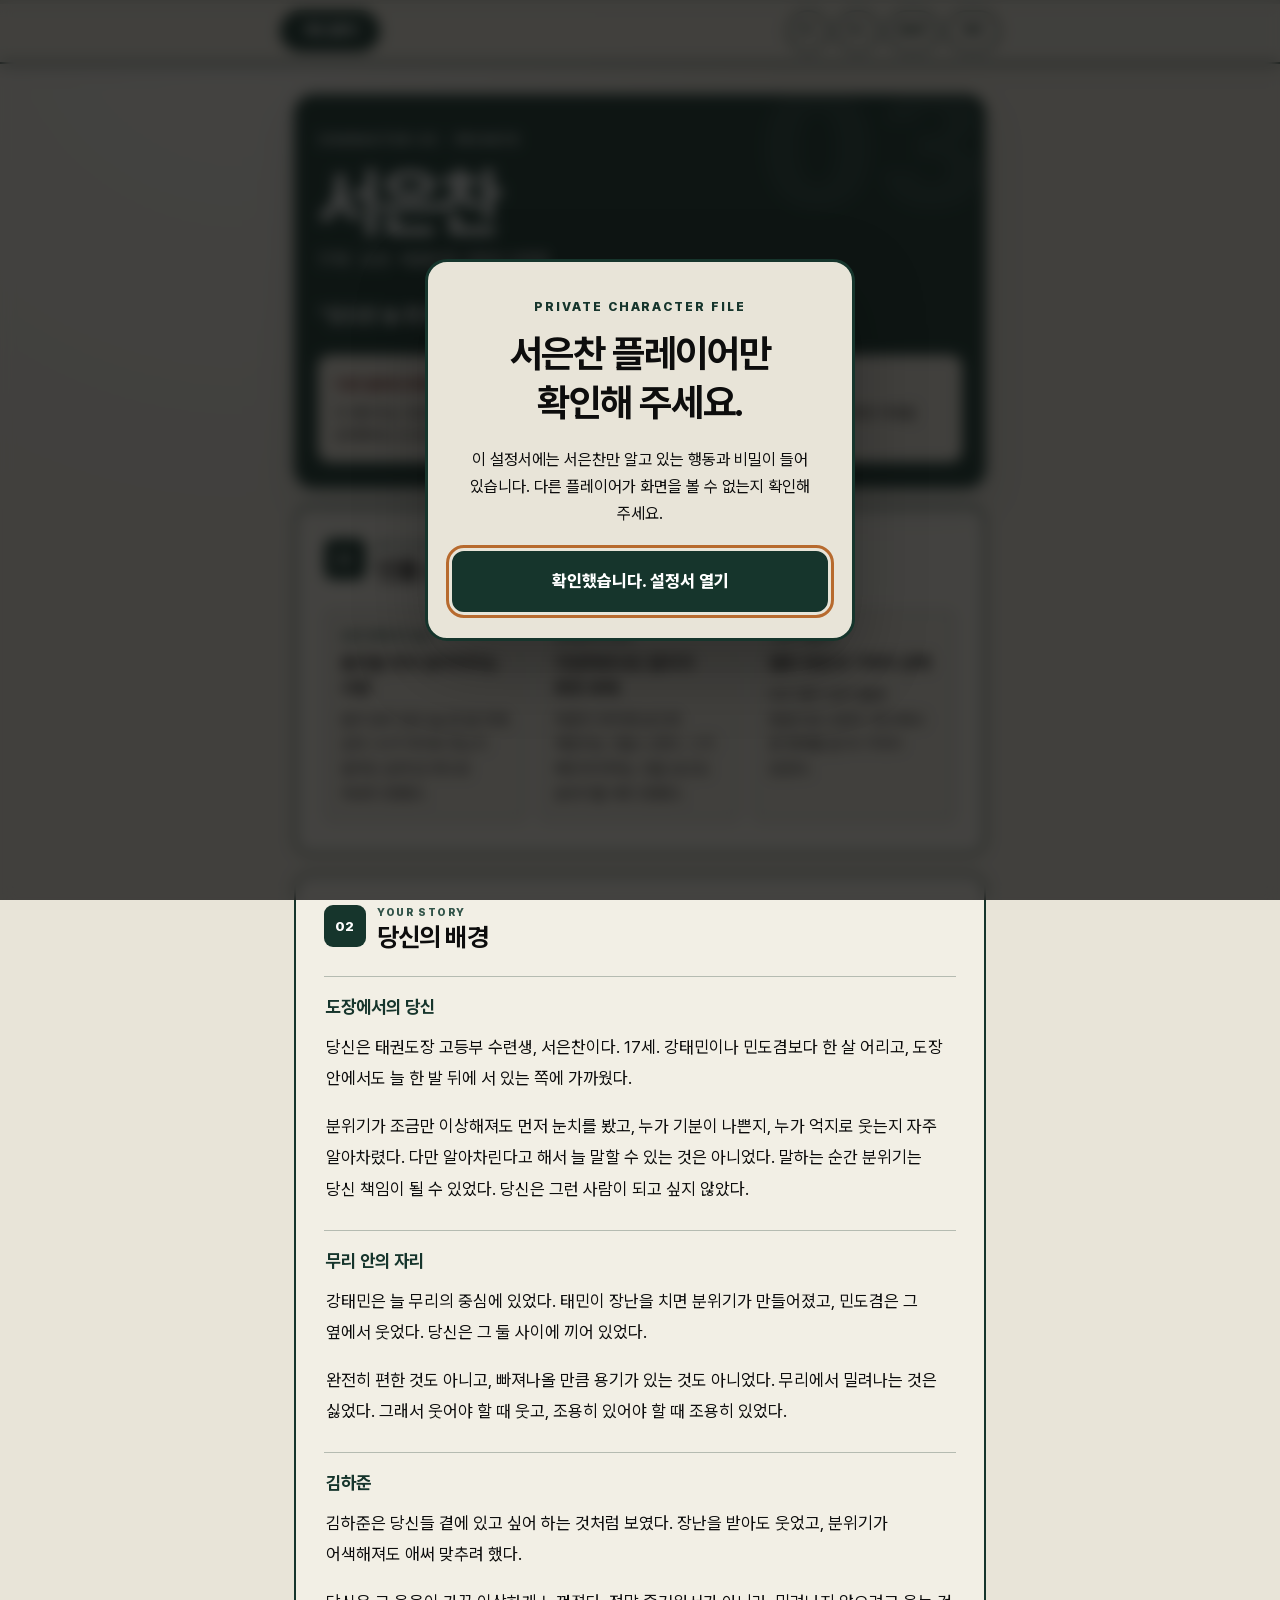
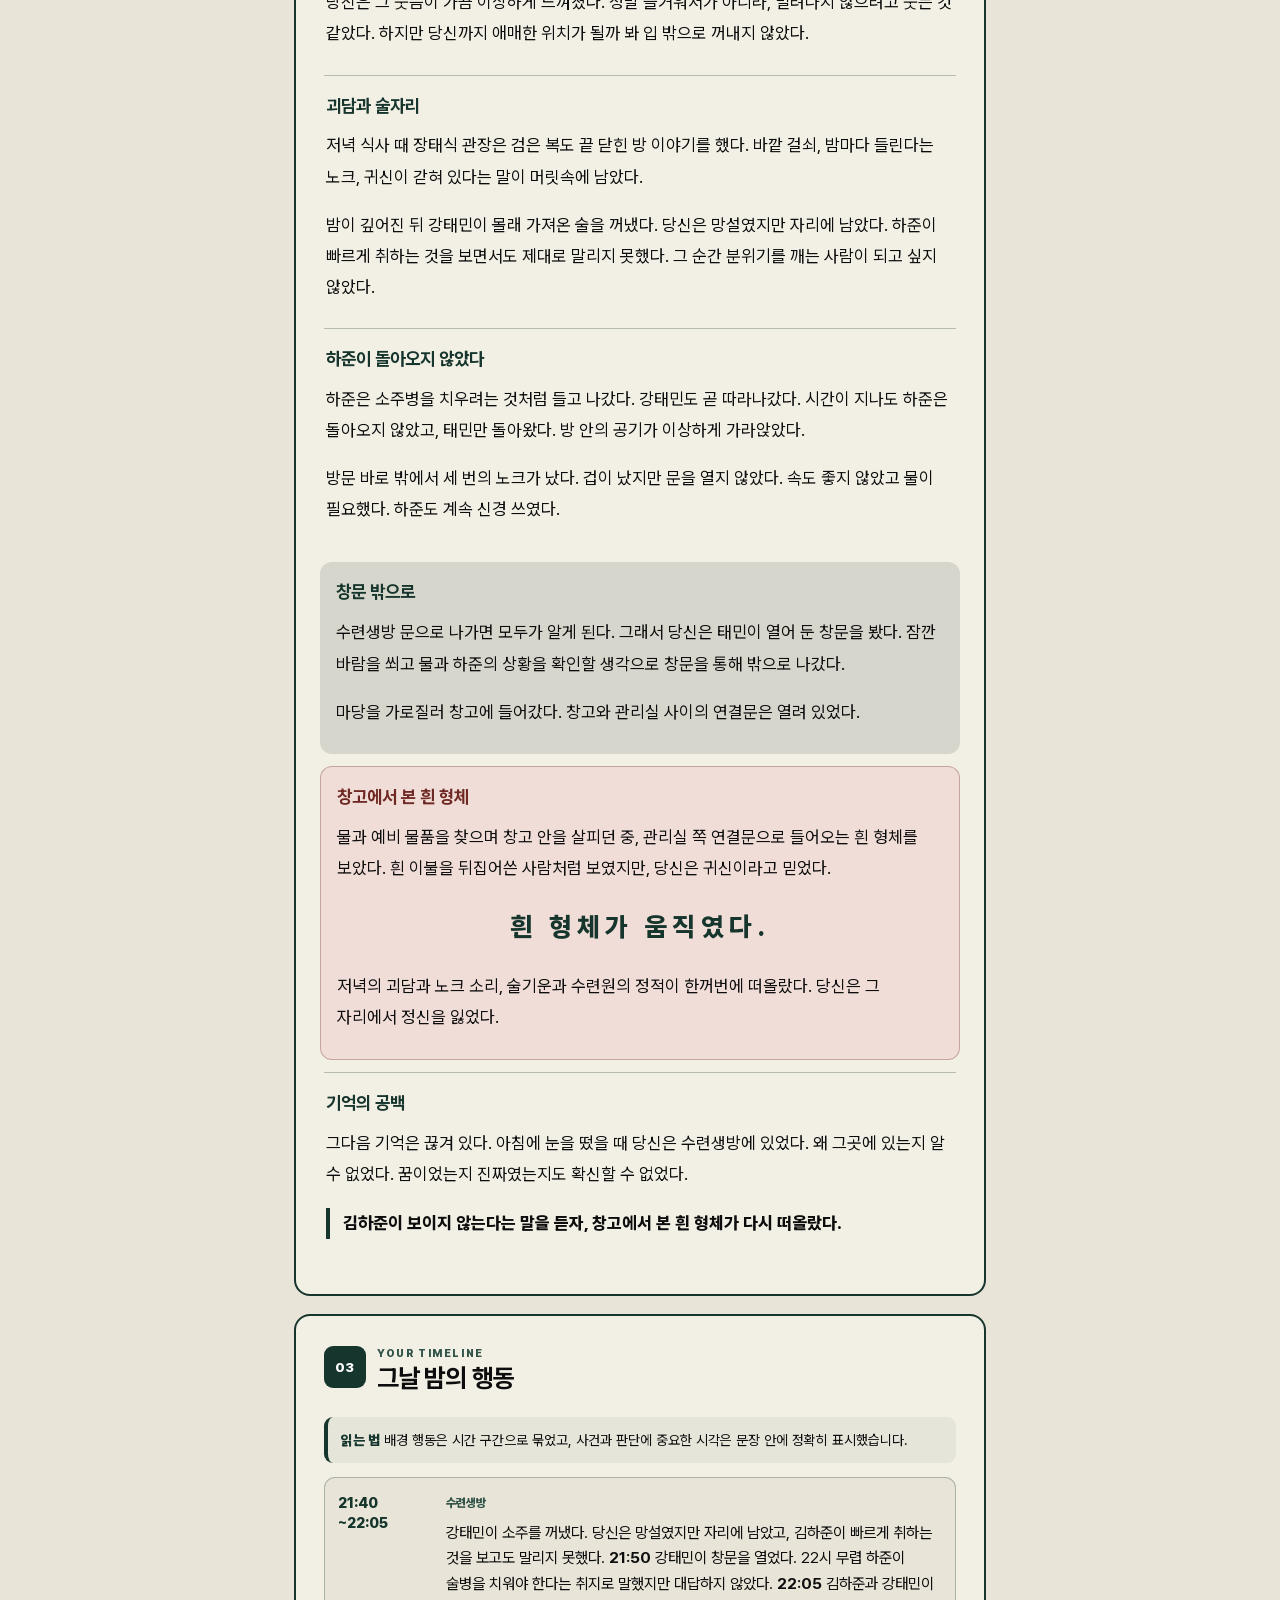
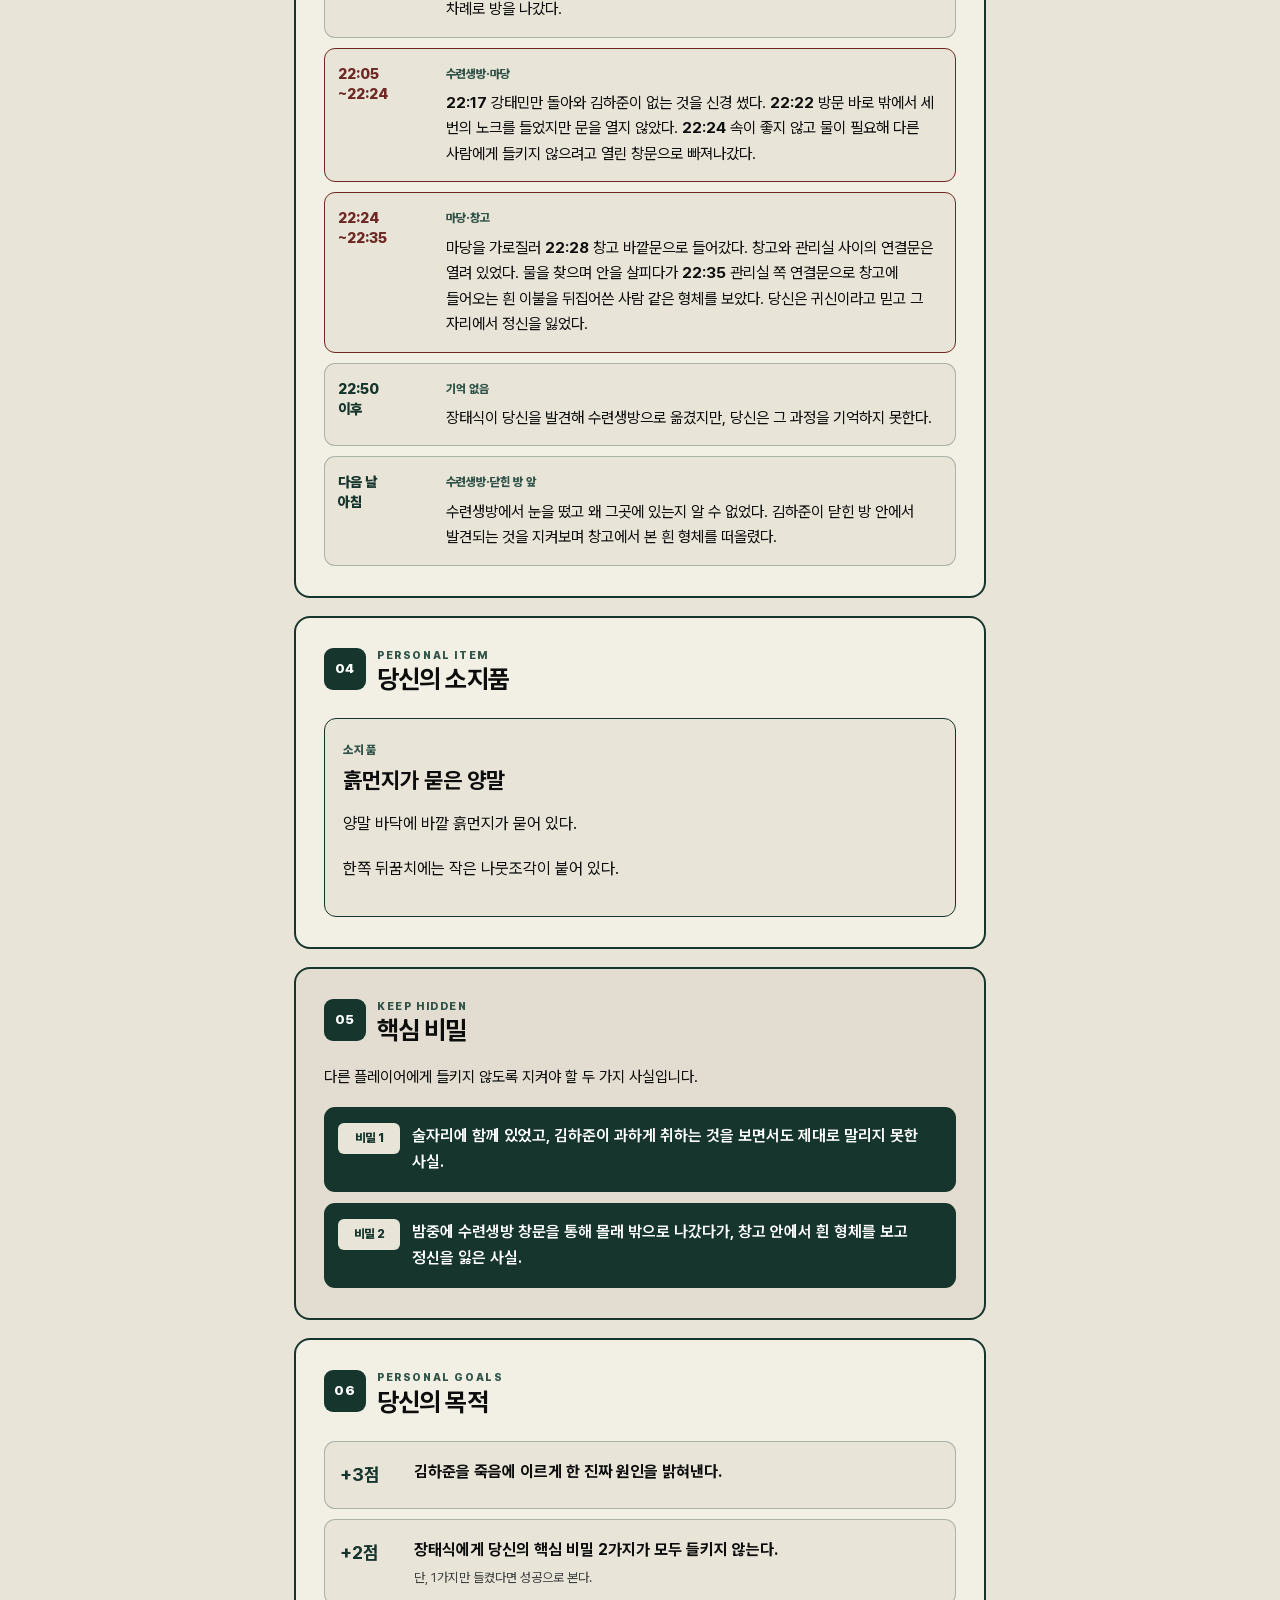
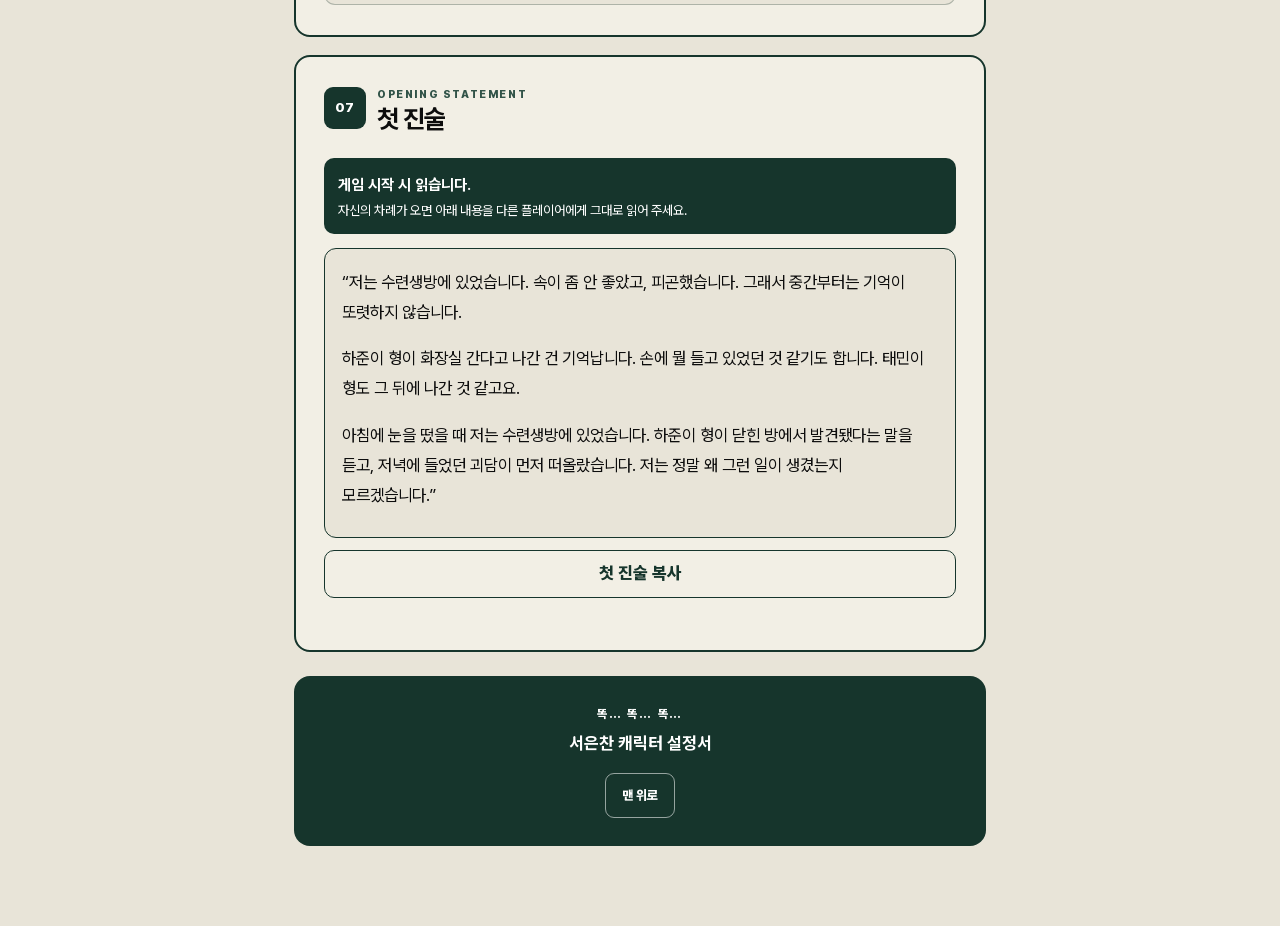
==== commit 87ea0537: "Add files via upload" ====
--- a/index.html
+++ b/index.html
@@ -136,7 +136,7 @@
       </div>
       <div class="story-block story-block--danger">
         <h3>창고에서 본 흰 형체</h3>
-        <p>물과 예비 물품을 찾으며 창고 안을 살피던 중, 열린 연결문 너머 관리실에서 흰 형체를 보았다. 흰 이불을 뒤집어쓴 사람처럼 보였지만, 당신은 귀신이라고 믿었다.</p>
+        <p>물과 예비 물품을 찾으며 창고 안을 살피던 중, 관리실 쪽 연결문으로 들어오는 흰 형체를 보았다. 흰 이불을 뒤집어쓴 사람처럼 보였지만, 당신은 귀신이라고 믿었다.</p>
         <blockquote>흰 형체가 움직였다.</blockquote>
         <p>저녁의 괴담과 노크 소리, 술기운과 수련원의 정적이 한꺼번에 떠올랐다. 당신은 그 자리에서 정신을 잃었다.</p>
       </div>
@@ -156,7 +156,7 @@
       <ol class="timeline-list">
         <li><div class="timeline-time" aria-label="21시 40분부터 22시 05분까지">21:40<br><span>~22:05</span></div><div><span class="location">수련생방</span><p>강태민이 소주를 꺼냈다. 당신은 망설였지만 자리에 남았고, 김하준이 빠르게 취하는 것을 보고도 말리지 못했다. <strong>21:50</strong> 강태민이 창문을 열었다. 22시 무렵 하준이 술병을 치워야 한다는 취지로 말했지만 대답하지 않았다. <strong>22:05</strong> 김하준과 강태민이 차례로 방을 나갔다.</p></div></li>
         <li class="timeline-list__critical"><div class="timeline-time" aria-label="22시 05분부터 22시 24분까지">22:05<br><span>~22:24</span></div><div><span class="location">수련생방·마당</span><p><strong>22:17</strong> 강태민만 돌아와 김하준이 없는 것을 신경 썼다. <strong>22:22</strong> 방문 바로 밖에서 세 번의 노크를 들었지만 문을 열지 않았다. <strong>22:24</strong> 속이 좋지 않고 물이 필요해 다른 사람에게 들키지 않으려고 열린 창문으로 빠져나갔다.</p></div></li>
-        <li class="timeline-list__critical"><div class="timeline-time" aria-label="22시 24분부터 22시 35분까지">22:24<br><span>~22:35</span></div><div><span class="location">마당·창고</span><p>마당을 가로질러 <strong>22:28</strong> 창고 바깥문으로 들어갔다. 창고와 관리실 사이의 연결문은 열려 있었다. 물을 찾으며 안을 살피다가 <strong>22:35</strong> 열린 연결문 너머 관리실에서 흰 이불을 뒤집어쓴 사람 같은 형체를 보았다. 당신은 귀신이라고 믿고 그 자리에서 정신을 잃었다.</p></div></li>
+        <li class="timeline-list__critical"><div class="timeline-time" aria-label="22시 24분부터 22시 35분까지">22:24<br><span>~22:35</span></div><div><span class="location">마당·창고</span><p>마당을 가로질러 <strong>22:28</strong> 창고 바깥문으로 들어갔다. 창고와 관리실 사이의 연결문은 열려 있었다. 물을 찾으며 안을 살피다가 <strong>22:35</strong> 관리실 쪽 연결문으로 창고에 들어오는 흰 이불을 뒤집어쓴 사람 같은 형체를 보았다. 당신은 귀신이라고 믿고 그 자리에서 정신을 잃었다.</p></div></li>
         <li><div class="timeline-time" aria-label="22시 50분 이후">22:50<br><span>이후</span></div><div><span class="location">기억 없음</span><p>장태식이 당신을 발견해 수련생방으로 옮겼지만, 당신은 그 과정을 기억하지 못한다.</p></div></li>
         <li><div class="timeline-time">다음 날<br>아침</div><div><span class="location">수련생방·닫힌 방 앞</span><p>수련생방에서 눈을 떴고 왜 그곳에 있는지 알 수 없었다. 김하준이 닫힌 방 안에서 발견되는 것을 지켜보며 창고에서 본 흰 형체를 떠올렸다.</p></div></li>
       </ol>
@@ -170,9 +170,8 @@
       <article class="item-card">
         <p class="item-card__label">소지품</p>
         <h3>흙먼지가 묻은 양말</h3>
-        <p>서은찬의 양말이다.</p>
-        <p>발바닥 쪽에 흙먼지가 묻어 있다. 한쪽 뒤꿈치에는 작은 나뭇조각 같은 것도 붙어 있다.</p>
-        <p>수련생방 안에만 있었다면 쉽게 묻기 어려운 흔적이다. 실외시설 쪽 흙바닥을 밟고 돌아온 것처럼 보인다.</p>
+        <p>양말 바닥에 바깥 흙먼지가 묻어 있다.</p>
+        <p>한쪽 뒤꿈치에는 작은 나뭇조각이 붙어 있다.</p>
       </article>
     </section>
 
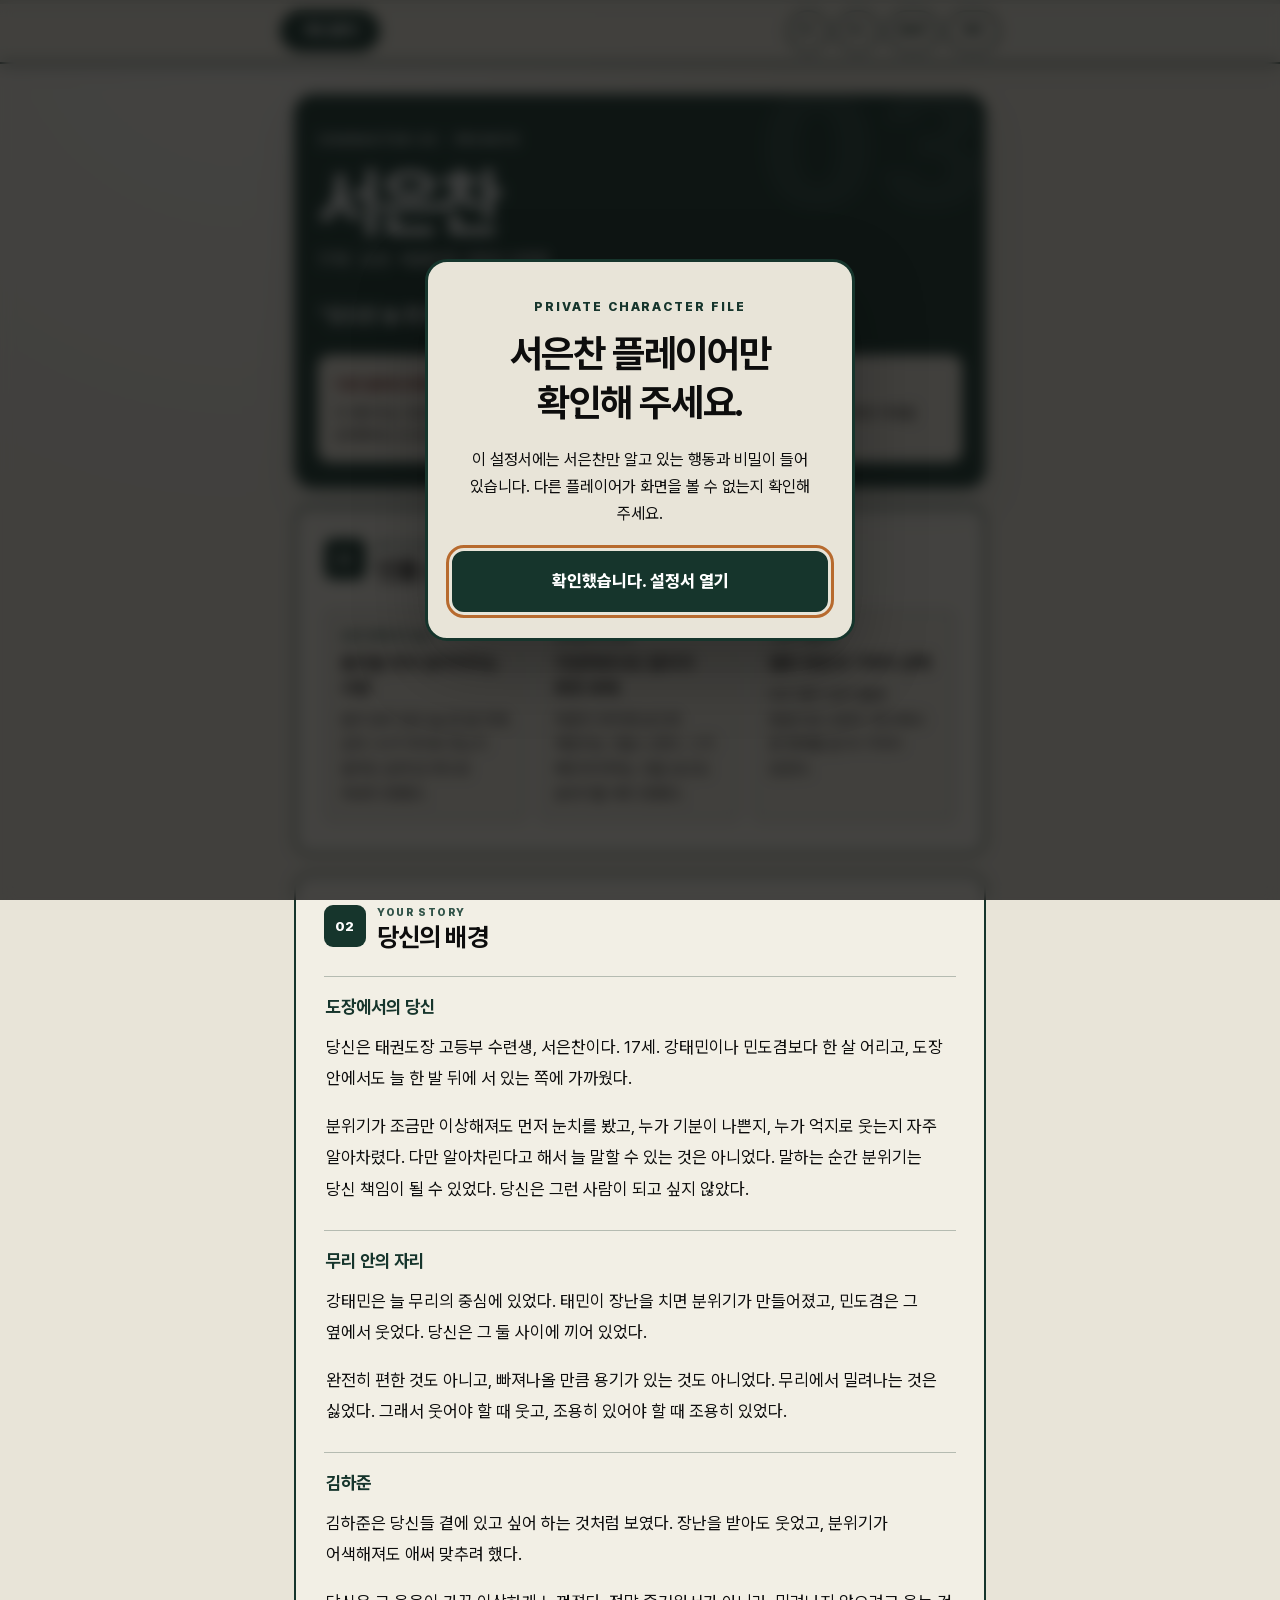
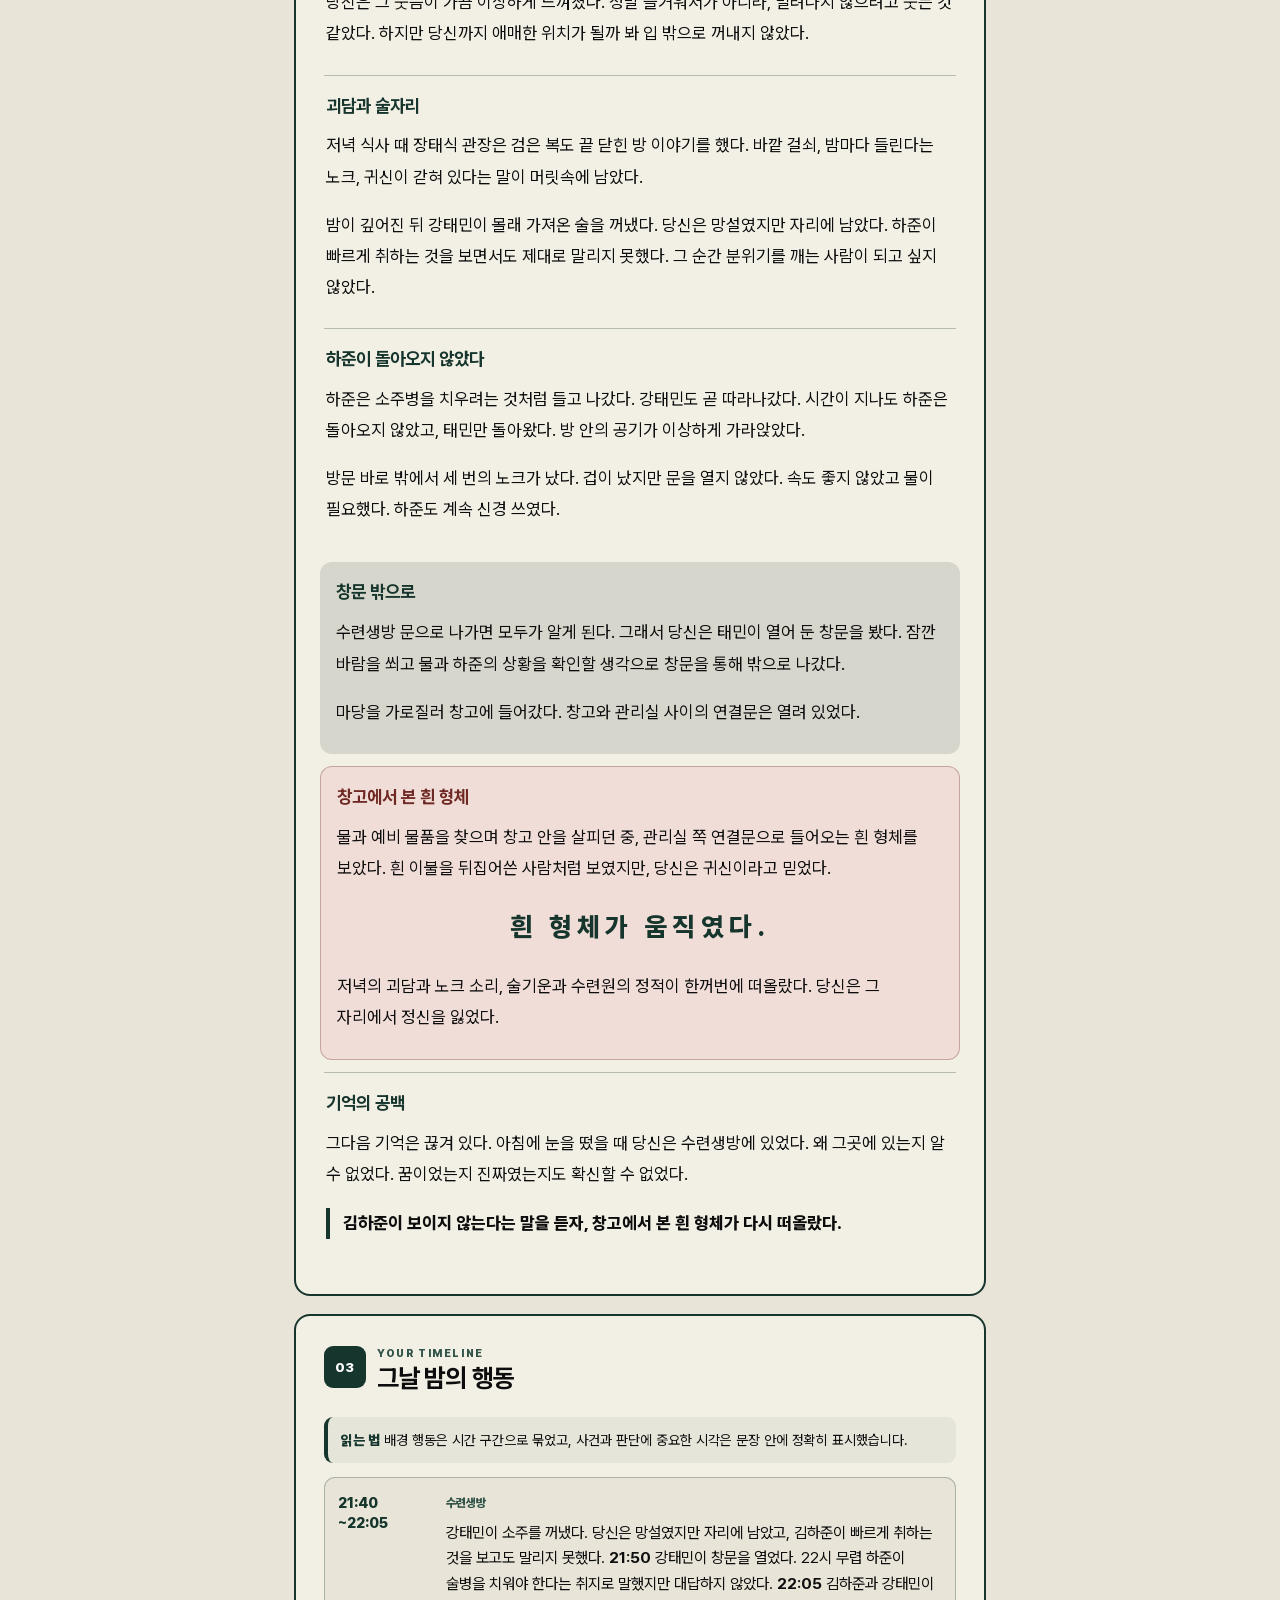
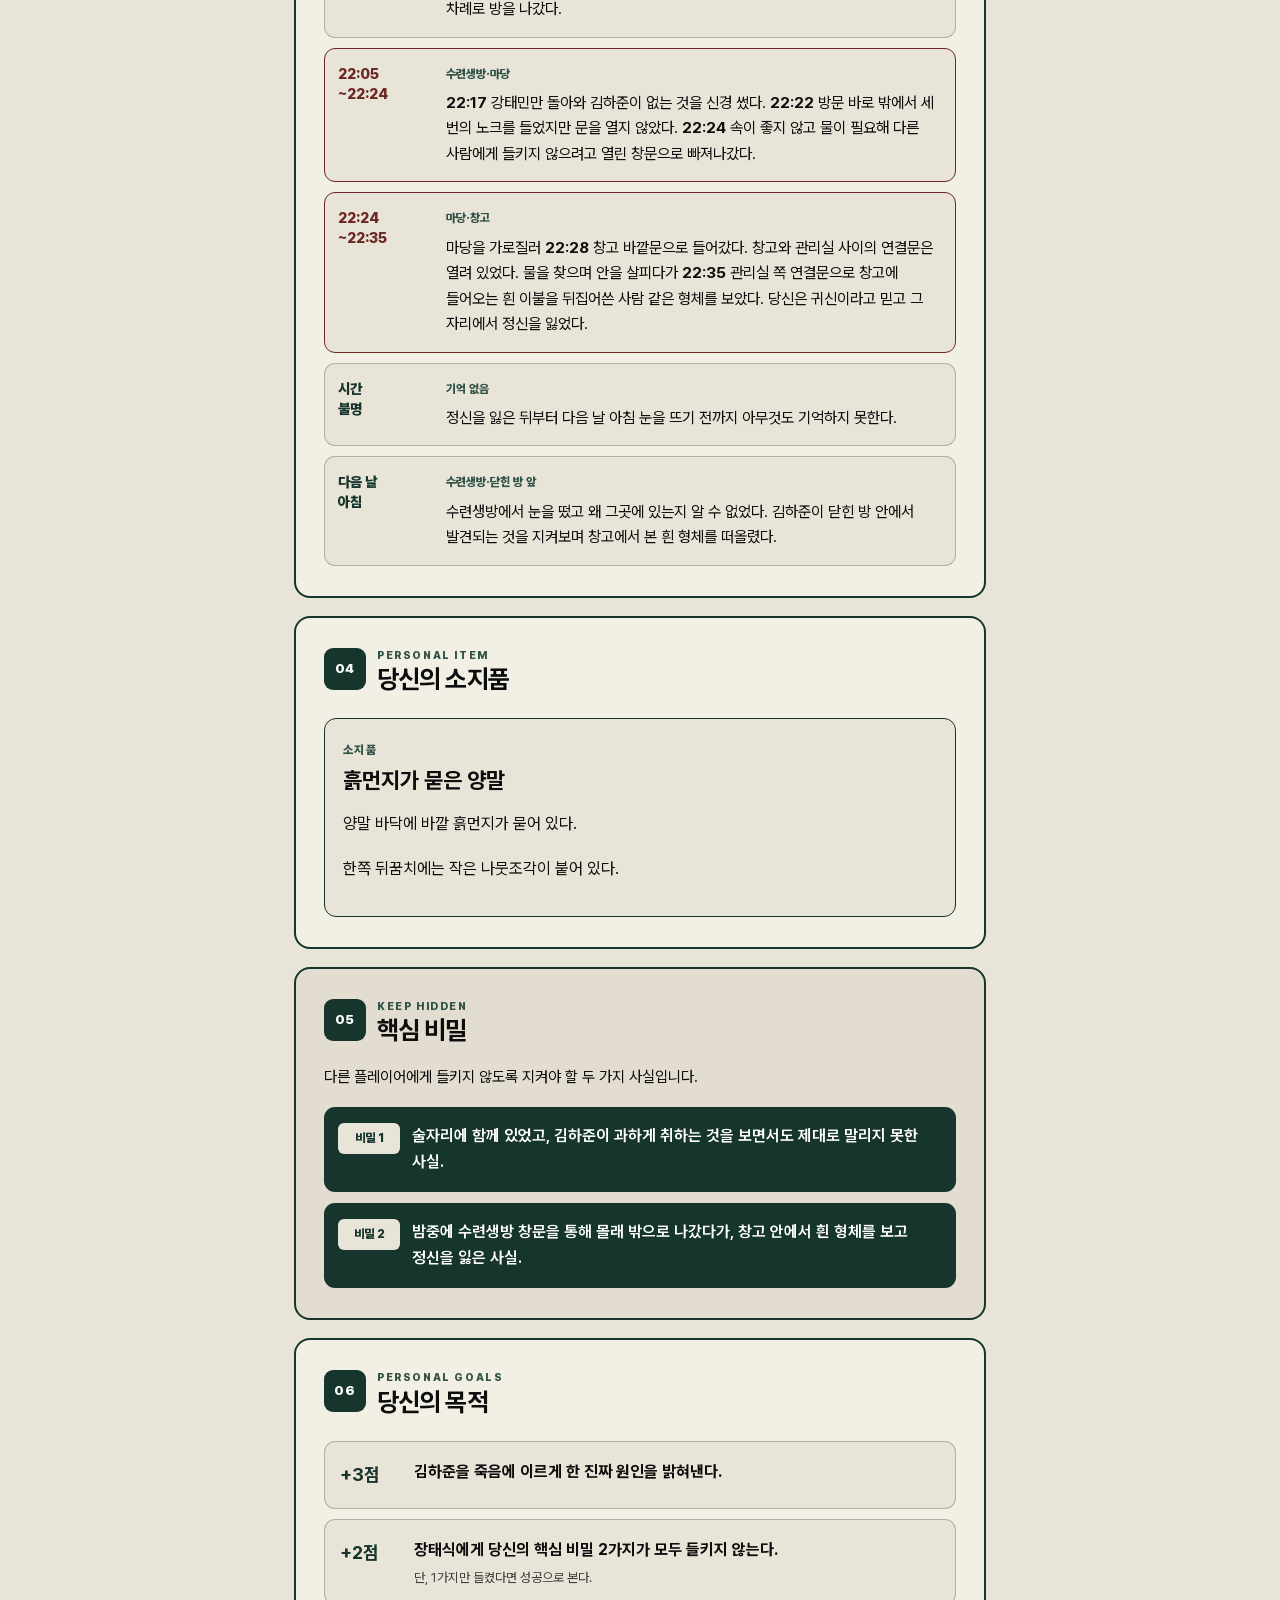
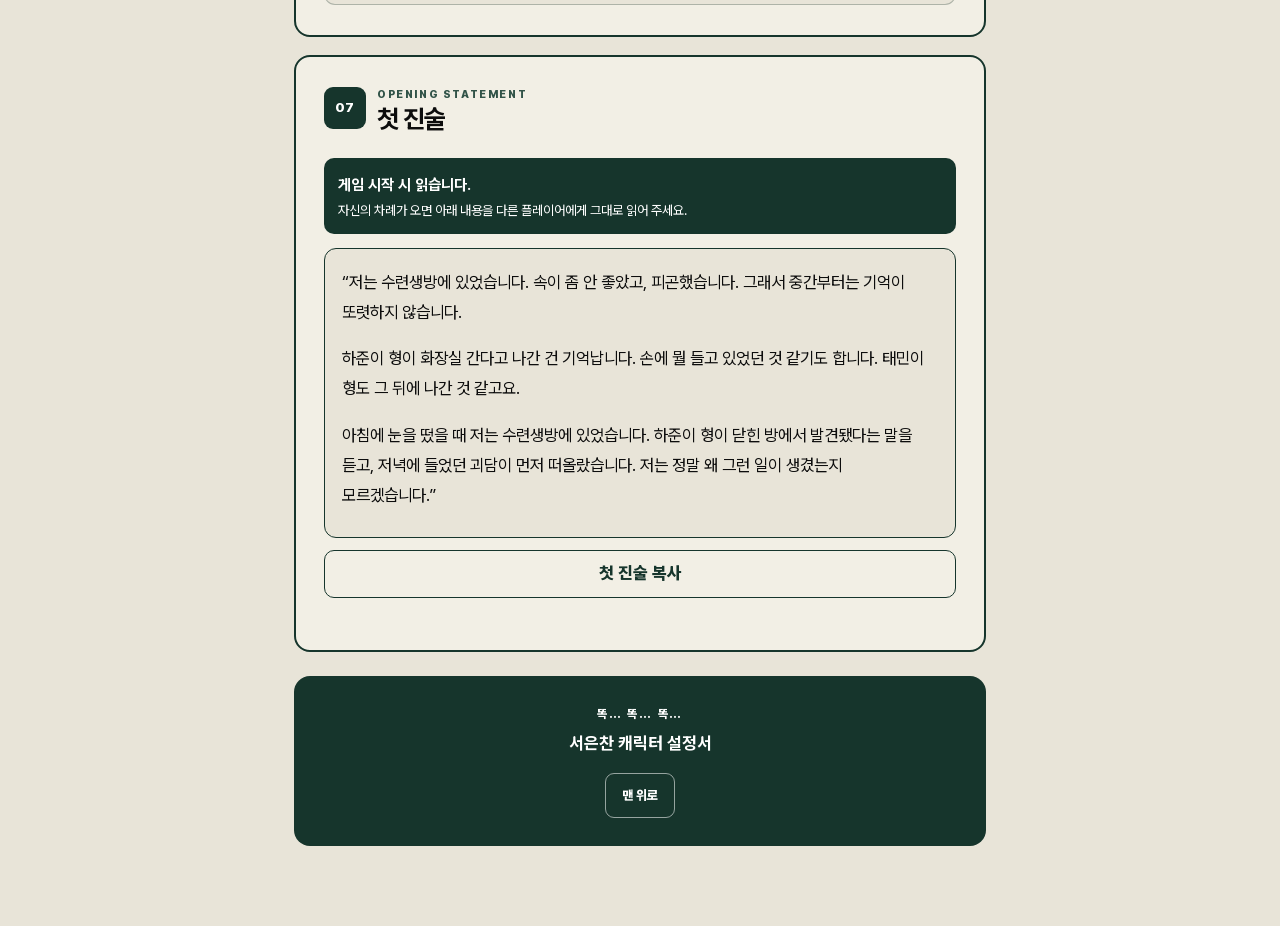
==== commit e42734a3: "Add files via upload" ====
--- a/index.html
+++ b/index.html
@@ -157,7 +157,7 @@
         <li><div class="timeline-time" aria-label="21시 40분부터 22시 05분까지">21:40<br><span>~22:05</span></div><div><span class="location">수련생방</span><p>강태민이 소주를 꺼냈다. 당신은 망설였지만 자리에 남았고, 김하준이 빠르게 취하는 것을 보고도 말리지 못했다. <strong>21:50</strong> 강태민이 창문을 열었다. 22시 무렵 하준이 술병을 치워야 한다는 취지로 말했지만 대답하지 않았다. <strong>22:05</strong> 김하준과 강태민이 차례로 방을 나갔다.</p></div></li>
         <li class="timeline-list__critical"><div class="timeline-time" aria-label="22시 05분부터 22시 24분까지">22:05<br><span>~22:24</span></div><div><span class="location">수련생방·마당</span><p><strong>22:17</strong> 강태민만 돌아와 김하준이 없는 것을 신경 썼다. <strong>22:22</strong> 방문 바로 밖에서 세 번의 노크를 들었지만 문을 열지 않았다. <strong>22:24</strong> 속이 좋지 않고 물이 필요해 다른 사람에게 들키지 않으려고 열린 창문으로 빠져나갔다.</p></div></li>
         <li class="timeline-list__critical"><div class="timeline-time" aria-label="22시 24분부터 22시 35분까지">22:24<br><span>~22:35</span></div><div><span class="location">마당·창고</span><p>마당을 가로질러 <strong>22:28</strong> 창고 바깥문으로 들어갔다. 창고와 관리실 사이의 연결문은 열려 있었다. 물을 찾으며 안을 살피다가 <strong>22:35</strong> 관리실 쪽 연결문으로 창고에 들어오는 흰 이불을 뒤집어쓴 사람 같은 형체를 보았다. 당신은 귀신이라고 믿고 그 자리에서 정신을 잃었다.</p></div></li>
-        <li><div class="timeline-time" aria-label="22시 50분 이후">22:50<br><span>이후</span></div><div><span class="location">기억 없음</span><p>장태식이 당신을 발견해 수련생방으로 옮겼지만, 당신은 그 과정을 기억하지 못한다.</p></div></li>
+        <li><div class="timeline-time" aria-label="시간 불명">시간<br><span>불명</span></div><div><span class="location">기억 없음</span><p>정신을 잃은 뒤부터 다음 날 아침 눈을 뜨기 전까지 아무것도 기억하지 못한다.</p></div></li>
         <li><div class="timeline-time">다음 날<br>아침</div><div><span class="location">수련생방·닫힌 방 앞</span><p>수련생방에서 눈을 떴고 왜 그곳에 있는지 알 수 없었다. 김하준이 닫힌 방 안에서 발견되는 것을 지켜보며 창고에서 본 흰 형체를 떠올렸다.</p></div></li>
       </ol>
     </section>
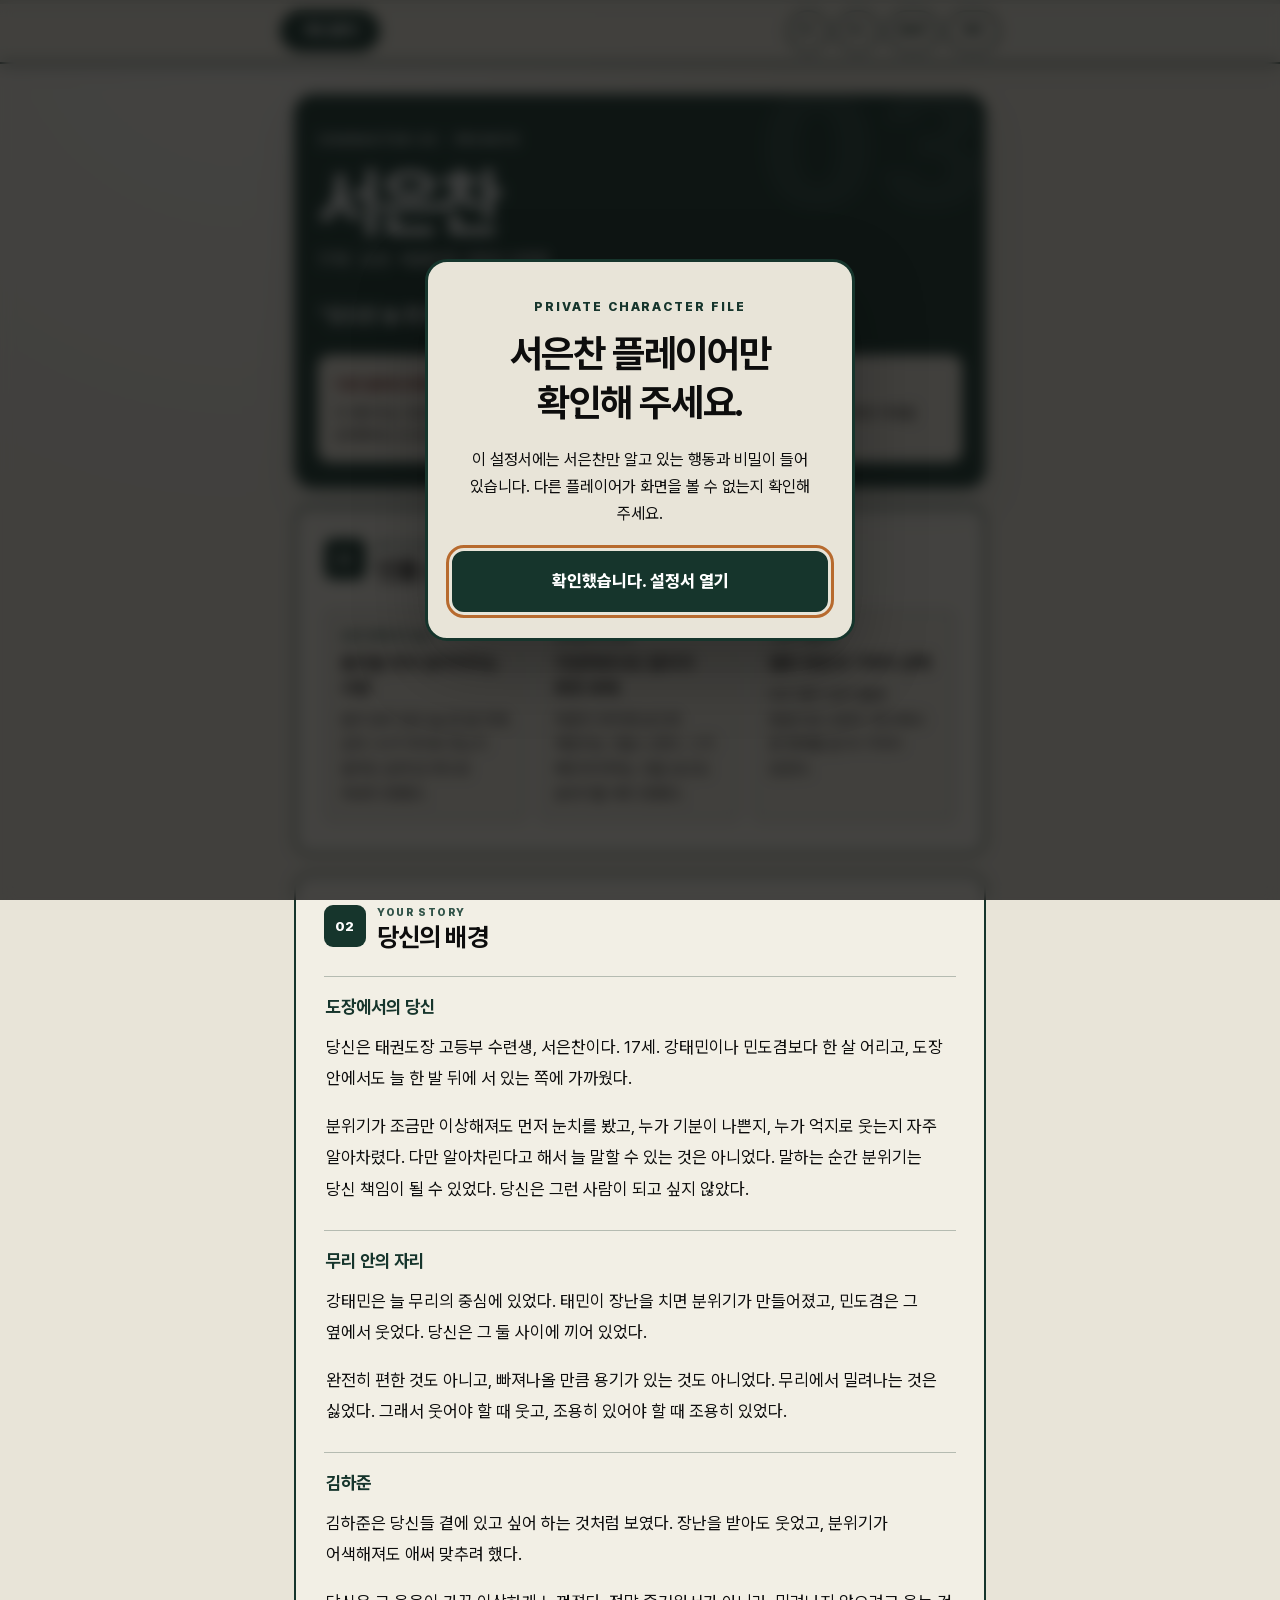
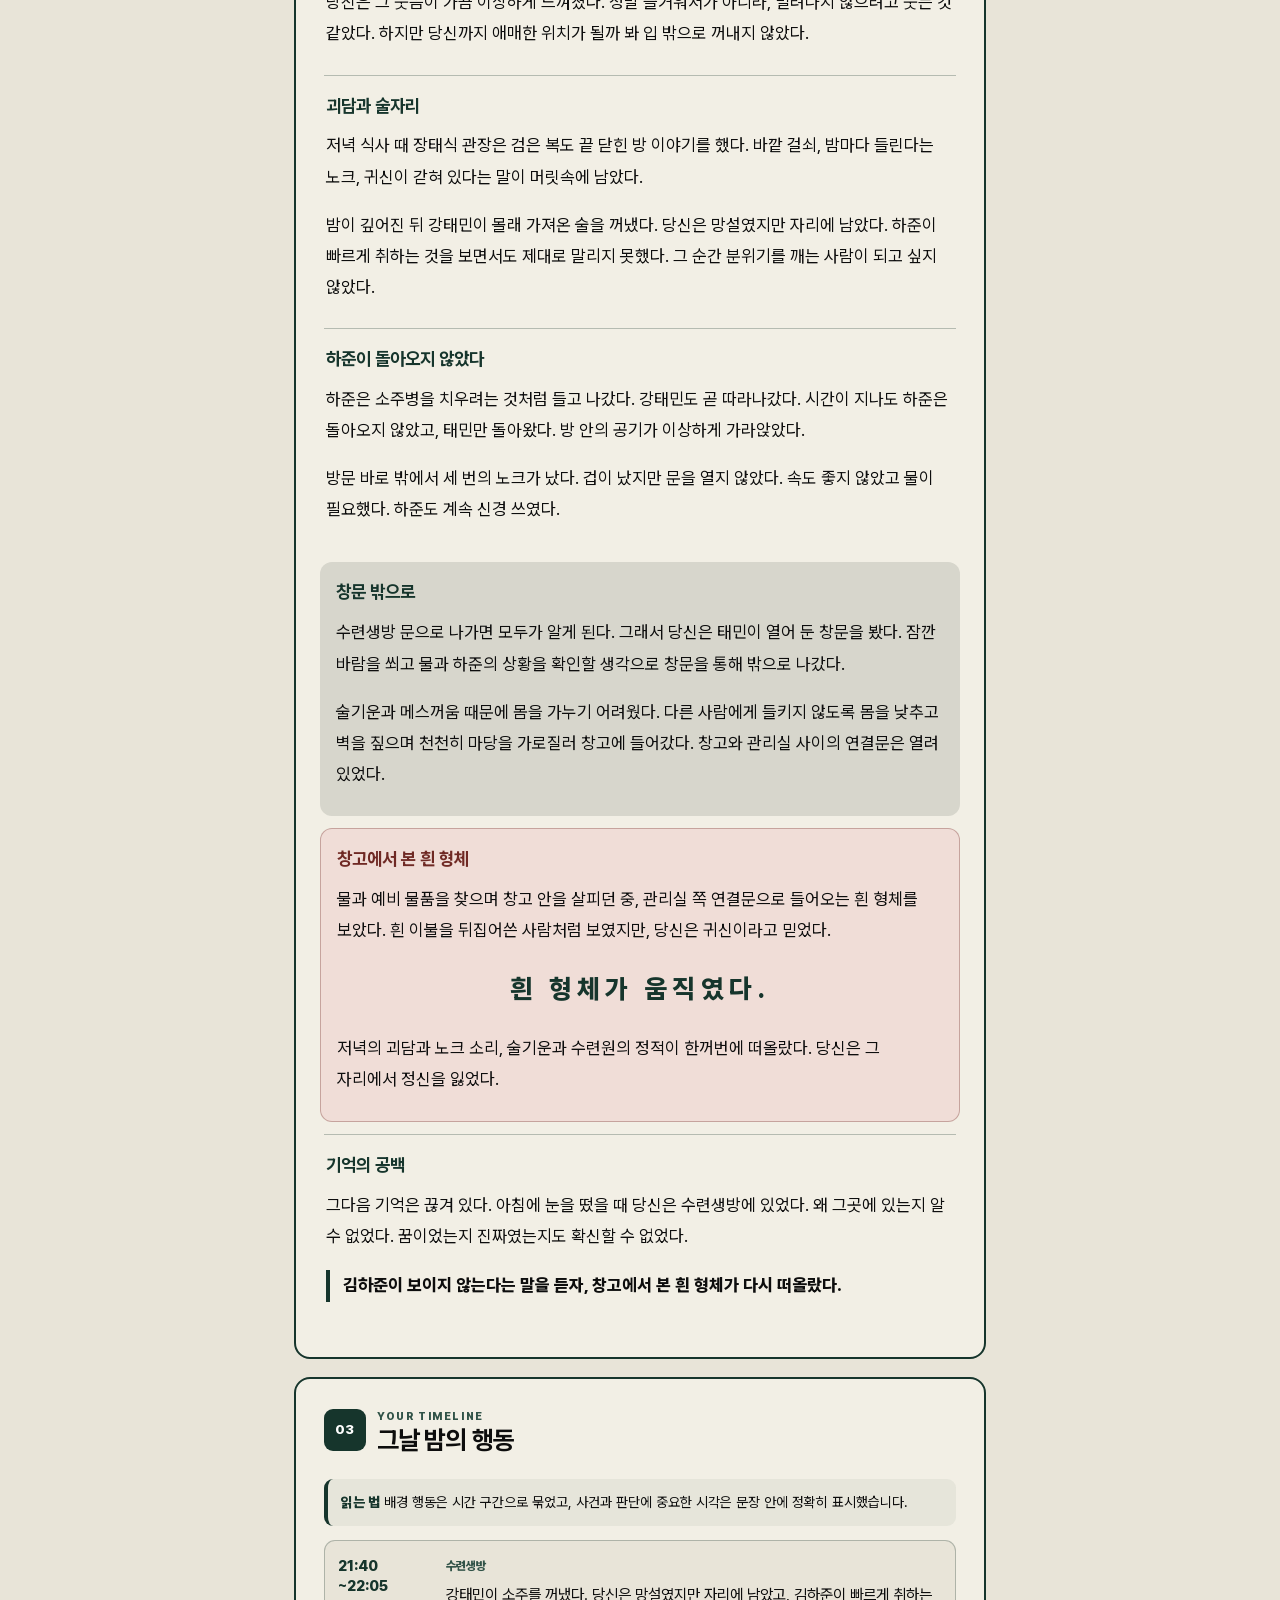
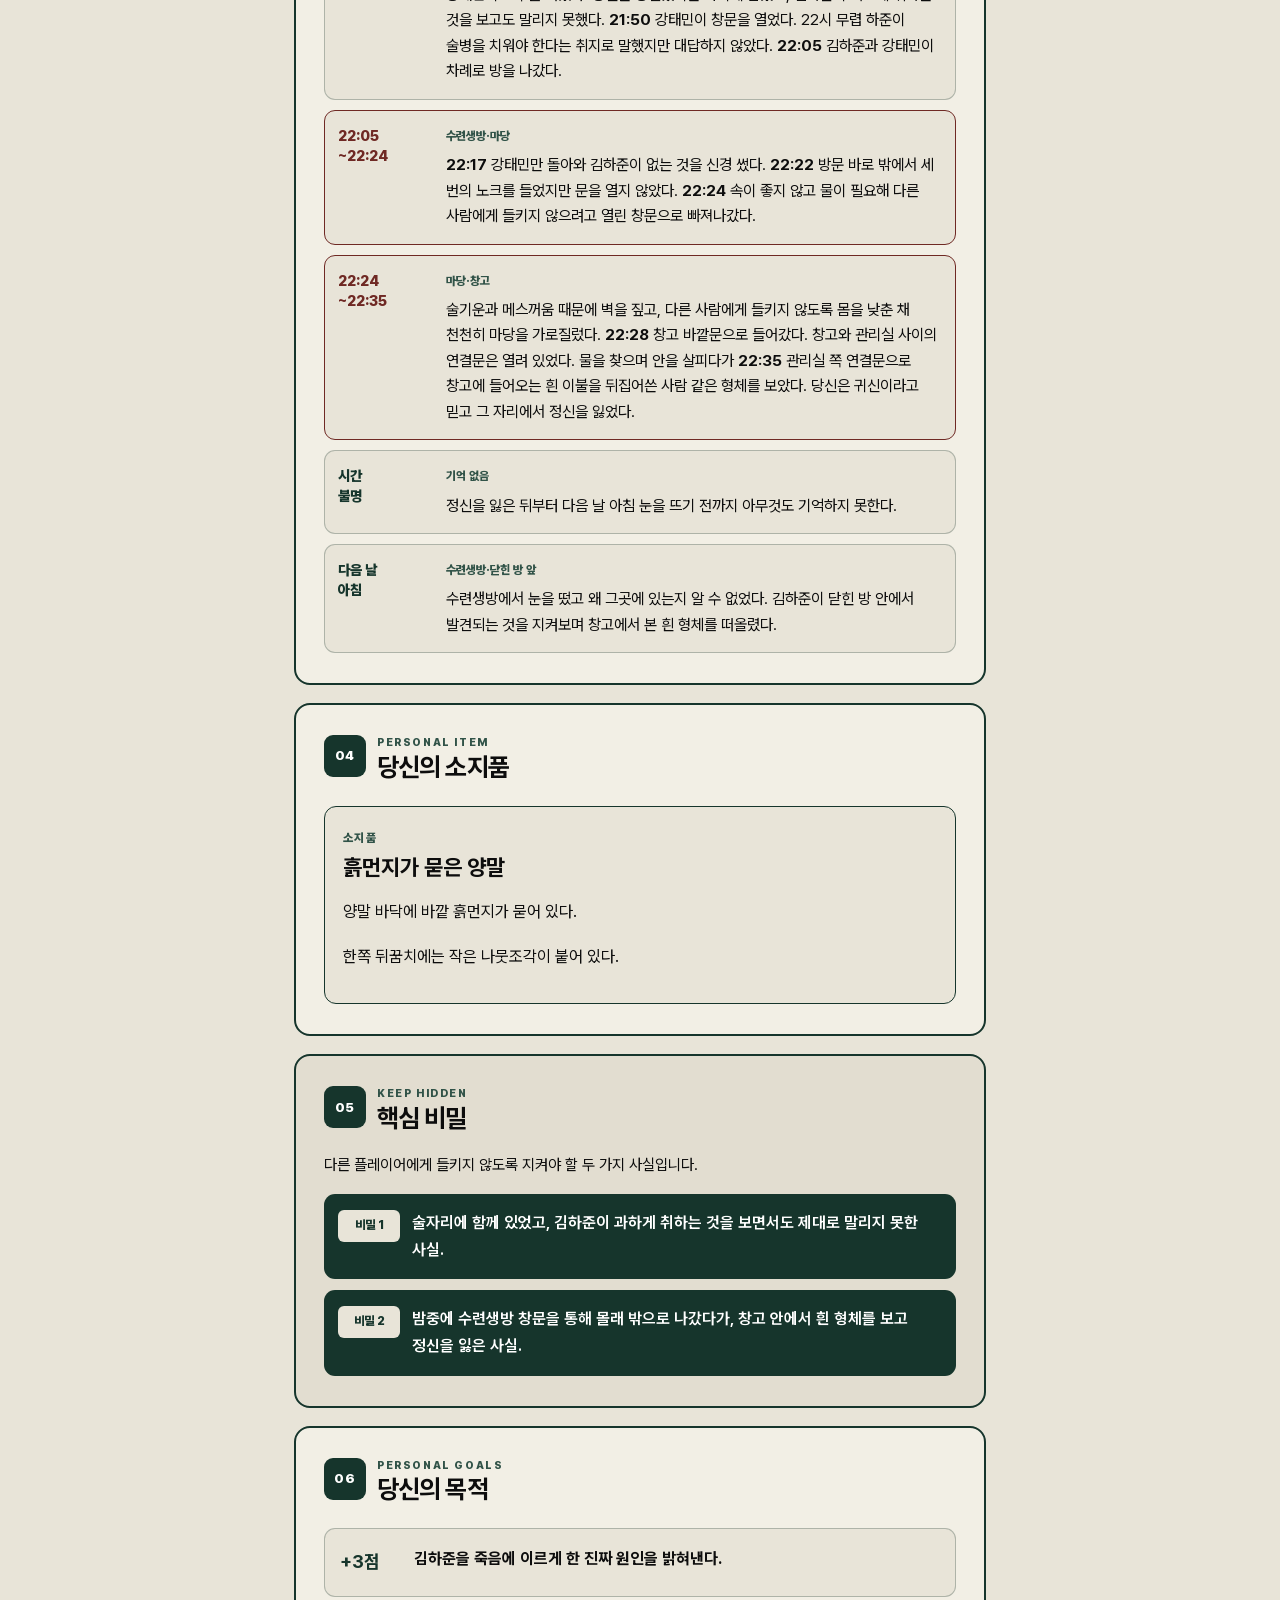
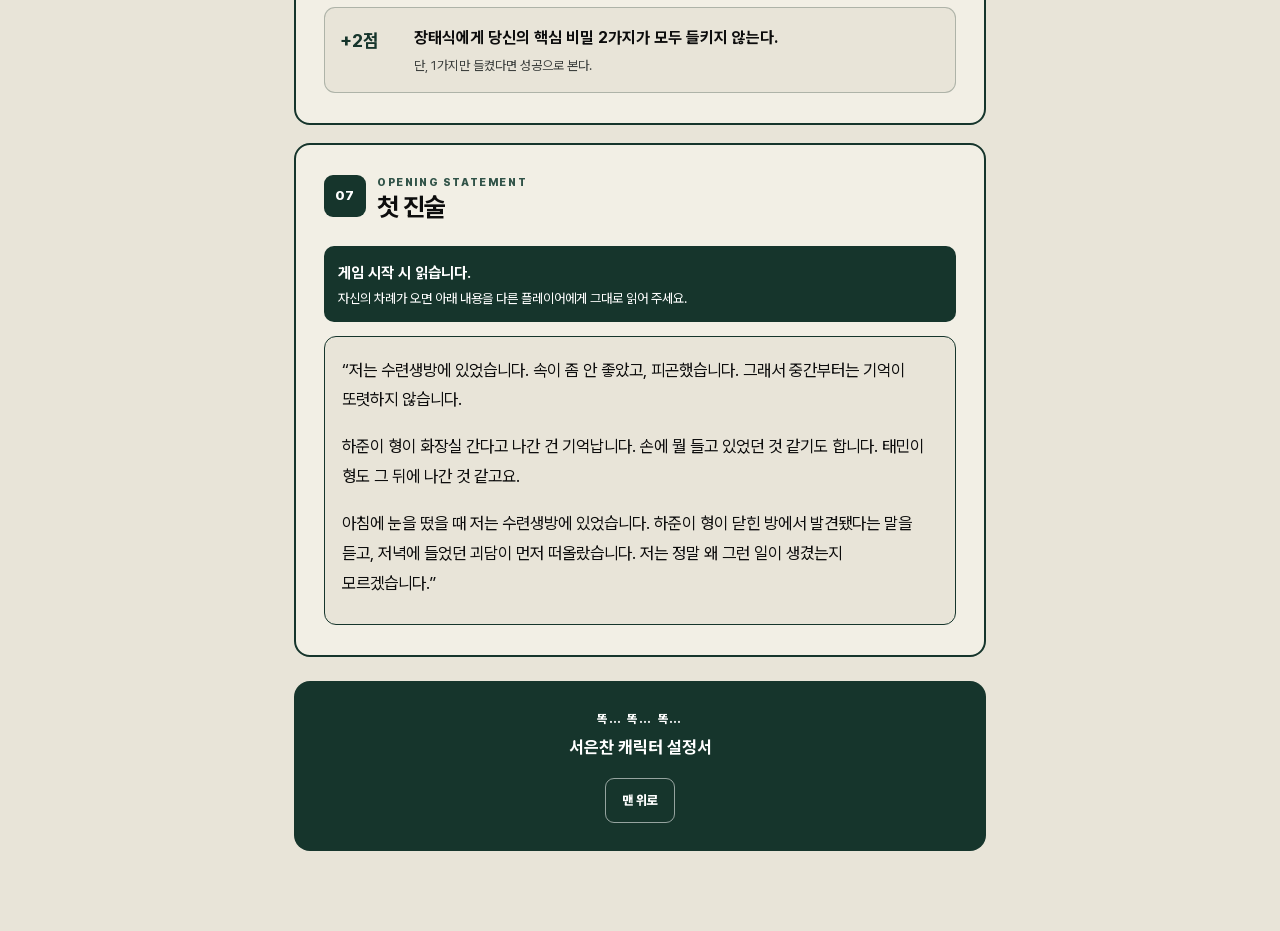
==== commit 5cf127ec: "Add files via upload" ====
--- a/index.html
+++ b/index.html
@@ -8,7 +8,7 @@
   <meta name="robots" content="noindex,nofollow,noarchive,nosnippet">
   <title>똑… 똑… 똑… | 서은찬 캐릭터 설정서</title>
   <meta name="description" content="머더 미스터리 똑… 똑… 똑… 서은찬 전용 모바일 캐릭터 설정서">
-  <link rel="stylesheet" href="style.css">
+  <link rel="stylesheet" href="style.css?v=reader-tutorial-1">
 </head>
 <body class="is-locked">
   <span class="page-top-anchor" id="pageTop" aria-hidden="true"></span>
@@ -21,6 +21,24 @@
       <h1 id="gateTitle">서은찬 플레이어만<br>확인해 주세요.</h1>
       <p>이 설정서에는 서은찬만 알고 있는 행동과 비밀이 들어 있습니다. 다른 플레이어가 화면을 볼 수 없는지 확인해 주세요.</p>
       <button id="acknowledgeButton" type="button">확인했습니다. 설정서 열기</button>
+    </div>
+  </section>
+
+  <section class="reader-tutorial" id="readerTutorial" role="dialog" aria-modal="true" aria-labelledby="tutorialTitle" aria-describedby="tutorialDescription" hidden>
+    <div class="reader-tutorial__spotlight" id="tutorialSpotlight" aria-hidden="true"></div>
+    <div class="reader-tutorial__card" id="tutorialCard">
+      <div class="reader-tutorial__meta">
+        <p>상단 버튼 안내 <span id="tutorialCounter">1 / 4</span></p>
+        <button id="tutorialClose" type="button" aria-label="버튼 안내 닫기">닫기</button>
+      </div>
+      <div class="reader-tutorial__copy" aria-live="polite" aria-atomic="true">
+        <h2 id="tutorialTitle">게임 설명서</h2>
+        <p id="tutorialDescription"></p>
+      </div>
+      <div class="reader-tutorial__actions">
+        <button id="tutorialPrevious" type="button" disabled>이전</button>
+        <button id="tutorialNext" type="button">다음</button>
+      </div>
     </div>
   </section>
 
@@ -132,7 +150,7 @@
       <div class="story-block story-block--dark">
         <h3>창문 밖으로</h3>
         <p>수련생방 문으로 나가면 모두가 알게 된다. 그래서 당신은 태민이 열어 둔 창문을 봤다. 잠깐 바람을 쐬고 물과 하준의 상황을 확인할 생각으로 창문을 통해 밖으로 나갔다.</p>
-        <p>마당을 가로질러 창고에 들어갔다. 창고와 관리실 사이의 연결문은 열려 있었다.</p>
+        <p>술기운과 메스꺼움 때문에 몸을 가누기 어려웠다. 다른 사람에게 들키지 않도록 몸을 낮추고 벽을 짚으며 천천히 마당을 가로질러 창고에 들어갔다. 창고와 관리실 사이의 연결문은 열려 있었다.</p>
       </div>
       <div class="story-block story-block--danger">
         <h3>창고에서 본 흰 형체</h3>
@@ -156,7 +174,7 @@
       <ol class="timeline-list">
         <li><div class="timeline-time" aria-label="21시 40분부터 22시 05분까지">21:40<br><span>~22:05</span></div><div><span class="location">수련생방</span><p>강태민이 소주를 꺼냈다. 당신은 망설였지만 자리에 남았고, 김하준이 빠르게 취하는 것을 보고도 말리지 못했다. <strong>21:50</strong> 강태민이 창문을 열었다. 22시 무렵 하준이 술병을 치워야 한다는 취지로 말했지만 대답하지 않았다. <strong>22:05</strong> 김하준과 강태민이 차례로 방을 나갔다.</p></div></li>
         <li class="timeline-list__critical"><div class="timeline-time" aria-label="22시 05분부터 22시 24분까지">22:05<br><span>~22:24</span></div><div><span class="location">수련생방·마당</span><p><strong>22:17</strong> 강태민만 돌아와 김하준이 없는 것을 신경 썼다. <strong>22:22</strong> 방문 바로 밖에서 세 번의 노크를 들었지만 문을 열지 않았다. <strong>22:24</strong> 속이 좋지 않고 물이 필요해 다른 사람에게 들키지 않으려고 열린 창문으로 빠져나갔다.</p></div></li>
-        <li class="timeline-list__critical"><div class="timeline-time" aria-label="22시 24분부터 22시 35분까지">22:24<br><span>~22:35</span></div><div><span class="location">마당·창고</span><p>마당을 가로질러 <strong>22:28</strong> 창고 바깥문으로 들어갔다. 창고와 관리실 사이의 연결문은 열려 있었다. 물을 찾으며 안을 살피다가 <strong>22:35</strong> 관리실 쪽 연결문으로 창고에 들어오는 흰 이불을 뒤집어쓴 사람 같은 형체를 보았다. 당신은 귀신이라고 믿고 그 자리에서 정신을 잃었다.</p></div></li>
+        <li class="timeline-list__critical"><div class="timeline-time" aria-label="22시 24분부터 22시 35분까지">22:24<br><span>~22:35</span></div><div><span class="location">마당·창고</span><p>술기운과 메스꺼움 때문에 벽을 짚고, 다른 사람에게 들키지 않도록 몸을 낮춘 채 천천히 마당을 가로질렀다. <strong>22:28</strong> 창고 바깥문으로 들어갔다. 창고와 관리실 사이의 연결문은 열려 있었다. 물을 찾으며 안을 살피다가 <strong>22:35</strong> 관리실 쪽 연결문으로 창고에 들어오는 흰 이불을 뒤집어쓴 사람 같은 형체를 보았다. 당신은 귀신이라고 믿고 그 자리에서 정신을 잃었다.</p></div></li>
         <li><div class="timeline-time" aria-label="시간 불명">시간<br><span>불명</span></div><div><span class="location">기억 없음</span><p>정신을 잃은 뒤부터 다음 날 아침 눈을 뜨기 전까지 아무것도 기억하지 못한다.</p></div></li>
         <li><div class="timeline-time">다음 날<br>아침</div><div><span class="location">수련생방·닫힌 방 앞</span><p>수련생방에서 눈을 떴고 왜 그곳에 있는지 알 수 없었다. 김하준이 닫힌 방 안에서 발견되는 것을 지켜보며 창고에서 본 흰 형체를 떠올렸다.</p></div></li>
       </ol>
@@ -209,8 +227,6 @@
         <p>하준이 형이 화장실 간다고 나간 건 기억납니다. 손에 뭘 들고 있었던 것 같기도 합니다. 태민이 형도 그 뒤에 나간 것 같고요.</p>
         <p>아침에 눈을 떴을 때 저는 수련생방에 있었습니다. 하준이 형이 닫힌 방에서 발견됐다는 말을 듣고, 저녁에 들었던 괴담이 먼저 떠올랐습니다. 저는 정말 왜 그런 일이 생겼는지 모르겠습니다.”</p>
       </blockquote>
-      <button class="copy-button" id="copyStatement" type="button">첫 진술 복사</button>
-      <p class="copy-status" id="copyStatus" aria-live="polite"></p>
     </section>
 
     <footer class="page-footer">
@@ -221,6 +237,6 @@
   </main>
 
   <button class="top-button" id="topButton" type="button" tabindex="-1" aria-hidden="true" aria-label="맨 위로 이동" title="맨 위로">↑</button>
-  <script src="script.js"></script>
+  <script src="script.js?v=reader-tutorial-1"></script>
 </body>
 </html>
--- a/style.css
+++ b/style.css
@@ -328,8 +328,6 @@
 .statement-note p { margin: 0; font-size: .78rem; line-height: 1.55; }
 .statement-card { margin: 0; padding: 19px 17px 9px; background: var(--paper); border: 1.5px solid var(--green); border-radius: 12px; }
 .statement-card p { font-size: .98rem; line-height: 1.8; }
-.copy-button { width: 100%; min-height: 48px; margin-top: 12px; color: var(--green); background: transparent; border: 1.5px solid var(--green); border-radius: 10px; font-weight: 800; cursor: pointer; }
-.copy-status { min-height: 1.4em; margin: 5px 0 0; color: var(--green); font-size: .75rem; text-align: center; }
 
 .page-footer { margin-top: 24px; padding: 28px 18px; color: #fff; background: var(--green); border-radius: 16px; text-align: center; }
 .page-footer p { margin: 0 0 2px; font-size: .7rem; font-weight: 800; letter-spacing: .15em; }
@@ -367,8 +365,101 @@
 }
 
 @media print {
-  .privacy-gate, .reader-header, .reading-progress, .top-button, .copy-button, .copy-status, .map-modal { display: none !important; }
+  .privacy-gate, .reader-header, .reading-progress, .top-button, .map-modal { display: none !important; }
   body { background: #fff; }
   .page-shell { width: 100%; padding: 0; }
   .content-section, .character-hero { break-inside: avoid; box-shadow: none; }
 }
+
+/* First-visit button guide. The real toolbar remains visible through the spotlight. */
+body.is-tutorial { overflow: hidden; overscroll-behavior: none; }
+.reader-tutorial {
+  position: fixed;
+  inset: 0;
+  z-index: 600;
+  isolation: isolate;
+  overflow: hidden;
+  font-size: 16px;
+  line-height: 1.65;
+}
+.reader-tutorial[hidden] { display: none; }
+.reader-tutorial__spotlight {
+  position: absolute;
+  border: 2px solid var(--paper-light);
+  border-radius: 18px;
+  box-shadow: 0 0 0 9999px rgba(13, 13, 13, .72);
+  pointer-events: none;
+}
+.reader-tutorial__card {
+  position: absolute;
+  display: flex;
+  flex-direction: column;
+  width: min(380px, calc(100% - 24px));
+  overflow: hidden;
+  color: var(--ink);
+  background: var(--paper-light);
+  border: 2px solid var(--green);
+  border-radius: 18px;
+  box-shadow: 0 12px 36px rgba(0, 0, 0, .22);
+}
+.reader-tutorial__meta {
+  display: flex;
+  flex: 0 0 auto;
+  align-items: center;
+  justify-content: space-between;
+  gap: 8px;
+  padding: 8px 12px 8px 18px;
+  color: var(--green);
+  background: var(--paper);
+  border-bottom: 1px solid var(--line);
+}
+.reader-tutorial__meta p { margin: 0; font-size: 13px; font-weight: 800; }
+.reader-tutorial__meta span { margin-left: 8px; font-variant-numeric: tabular-nums; }
+.reader-tutorial button {
+  min-height: 44px;
+  padding: 9px 14px;
+  border: 1.5px solid var(--green);
+  border-radius: 10px;
+  font-size: 15px;
+  font-weight: 800;
+  line-height: 1.3;
+  cursor: pointer;
+  touch-action: manipulation;
+}
+.reader-tutorial__meta button {
+  min-width: 44px;
+  padding-inline: 10px;
+  color: var(--green);
+  background: transparent;
+  border-color: transparent;
+  font-size: 13px;
+}
+.reader-tutorial__copy {
+  min-height: 0;
+  padding: 18px 20px;
+  overflow-y: auto;
+  overscroll-behavior: contain;
+}
+.reader-tutorial__copy h2 {
+  margin: 0 0 10px;
+  color: var(--green);
+  font-size: 22px;
+  line-height: 1.35;
+  letter-spacing: -.025em;
+}
+.reader-tutorial__copy p { margin: 0; font-size: 16px; line-height: 1.65; }
+.reader-tutorial__actions {
+  display: flex;
+  flex: 0 0 auto;
+  justify-content: space-between;
+  gap: 10px;
+  padding: 0 20px 18px;
+}
+.reader-tutorial__actions button { min-width: 72px; color: var(--green); background: transparent; }
+.reader-tutorial__actions button:last-child { min-width: 110px; color: #fff; background: var(--green); }
+.reader-tutorial button:disabled { opacity: .38; cursor: default; }
+@media print {
+  .reader-tutorial { display: none !important; }
+  body.is-tutorial { overflow: visible; }
+}
+
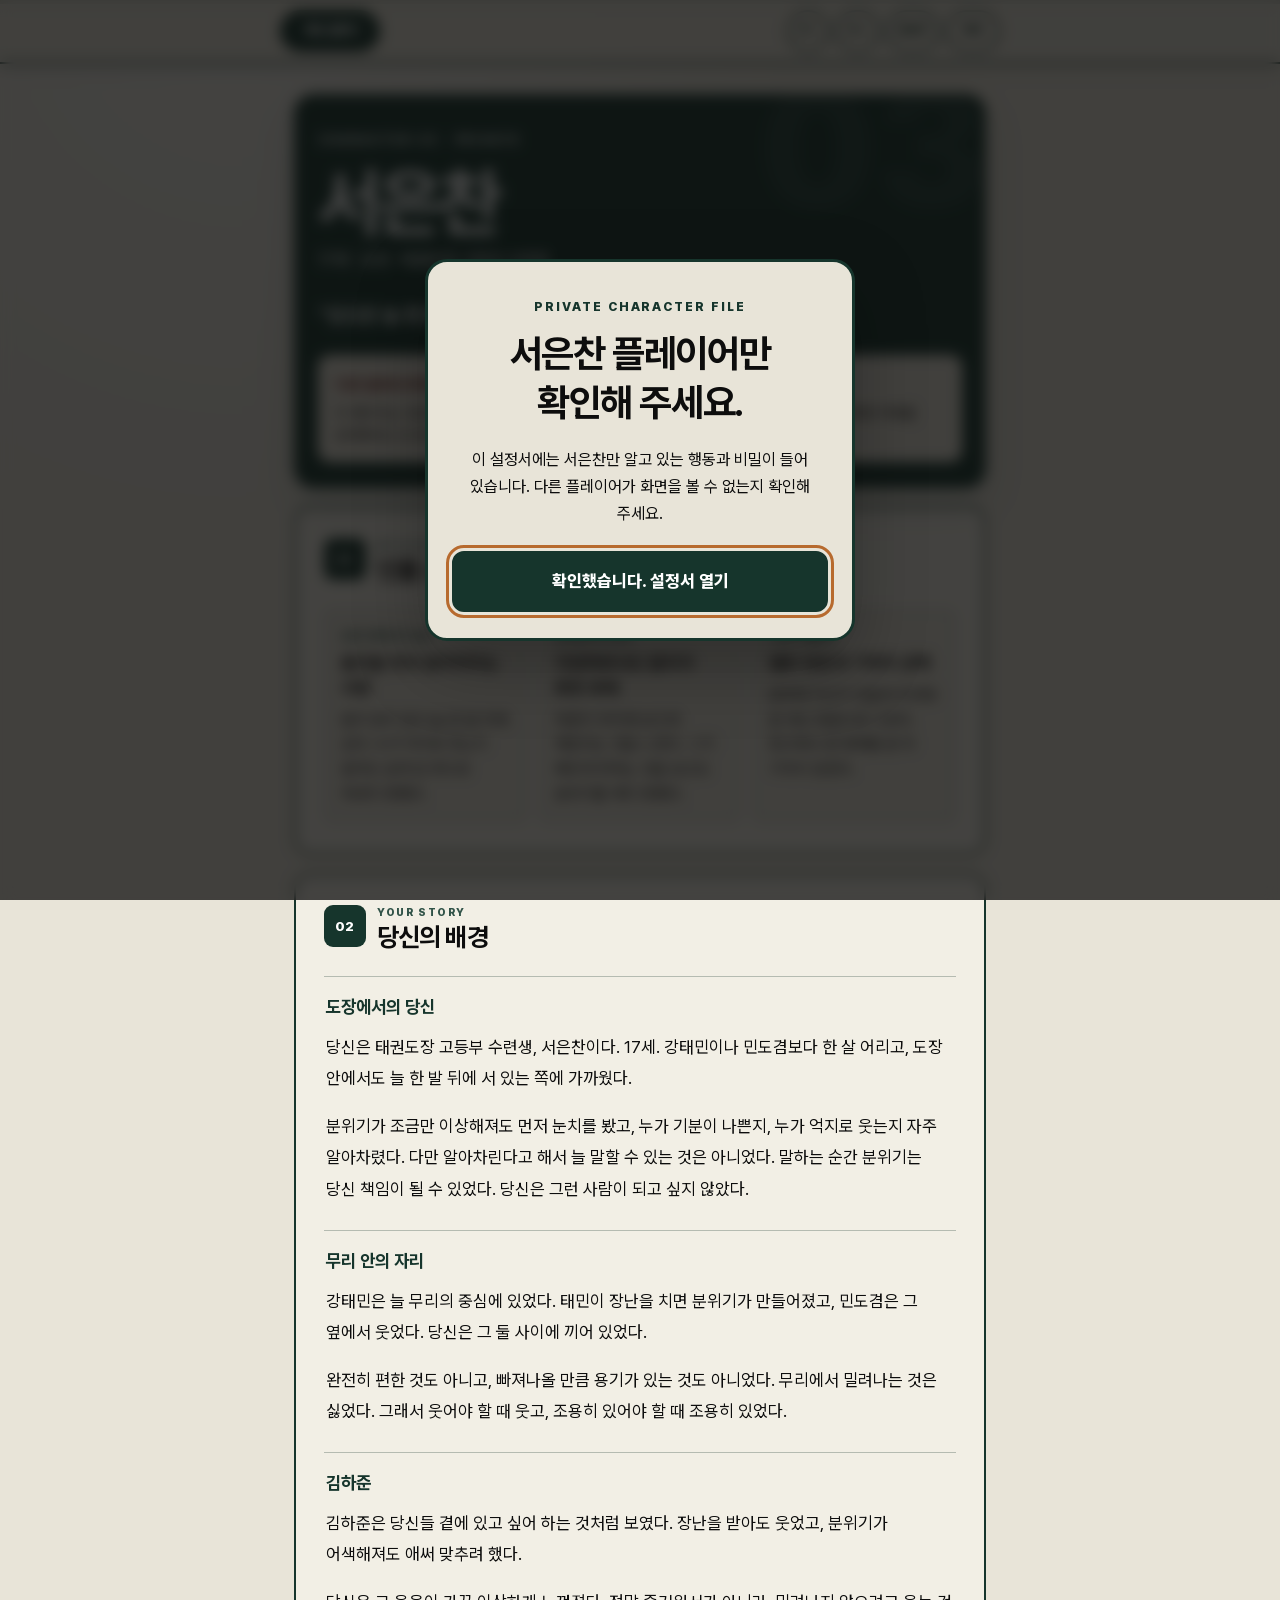
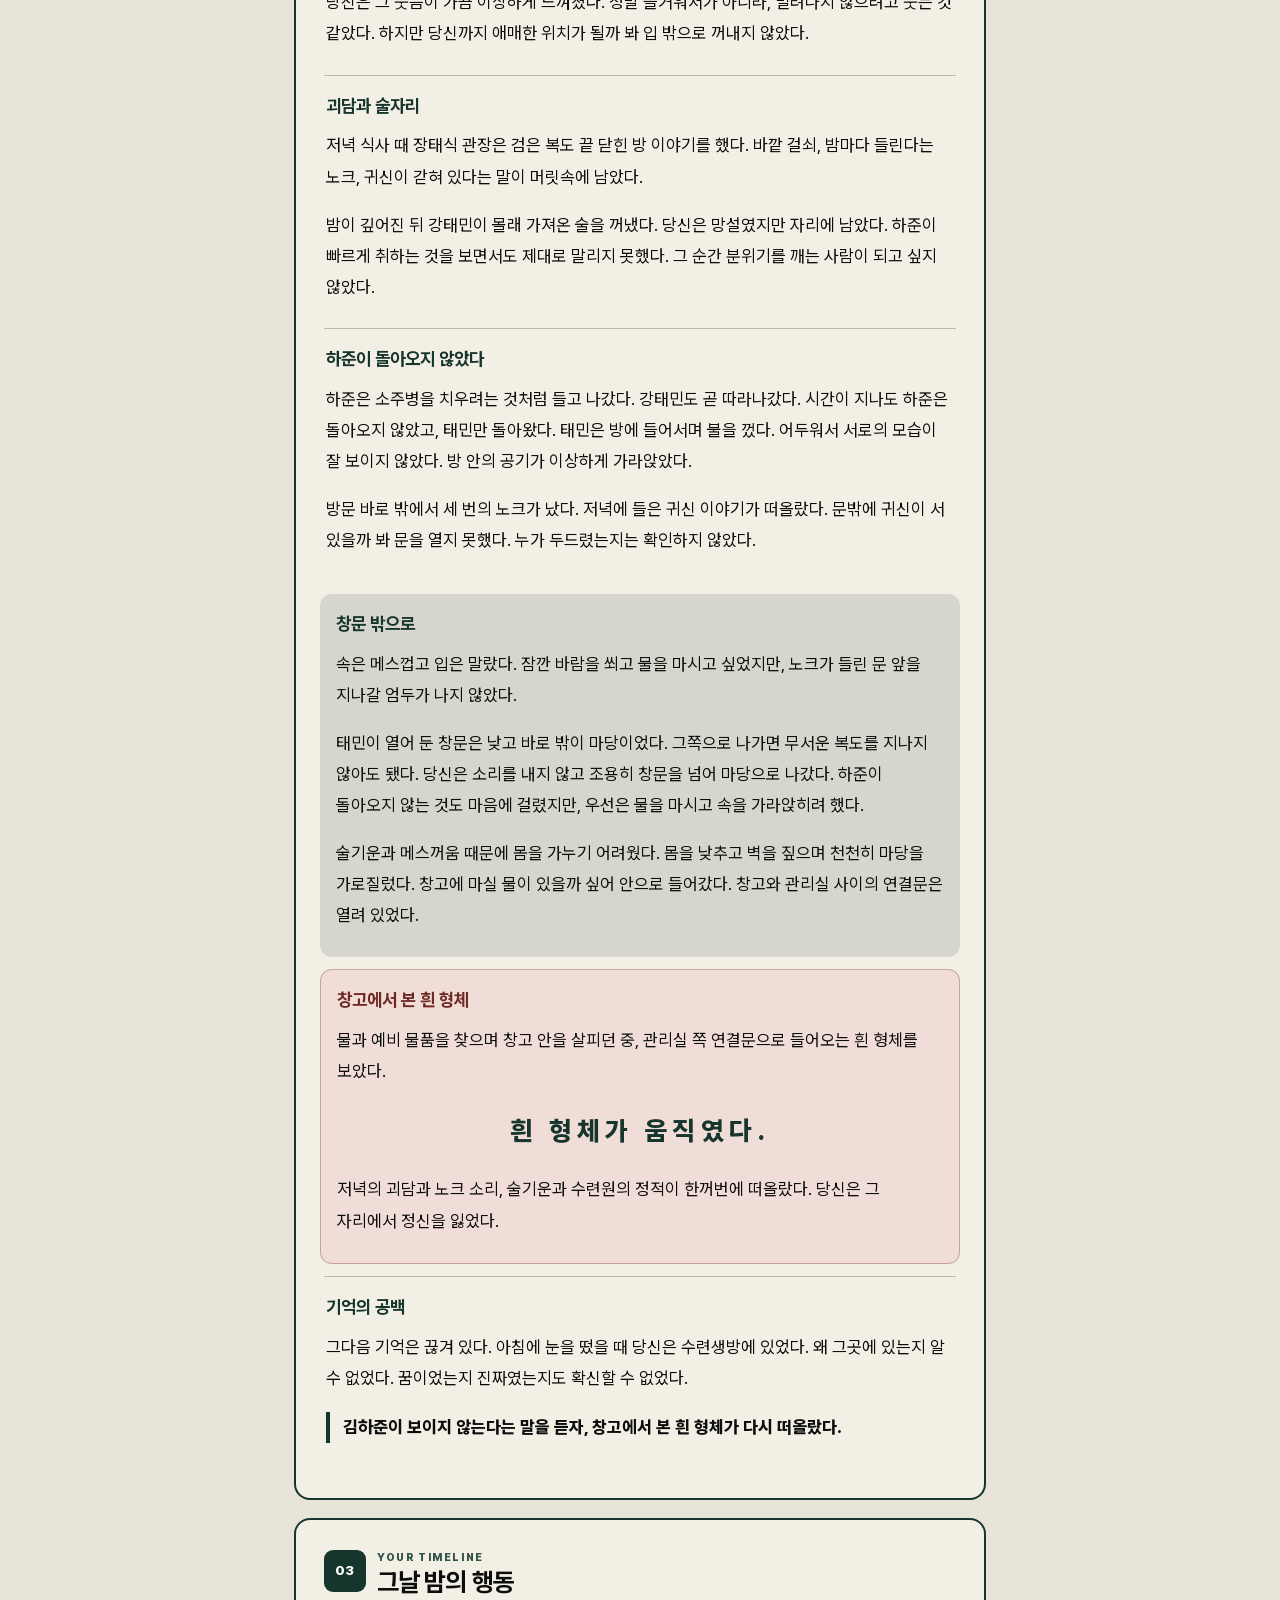
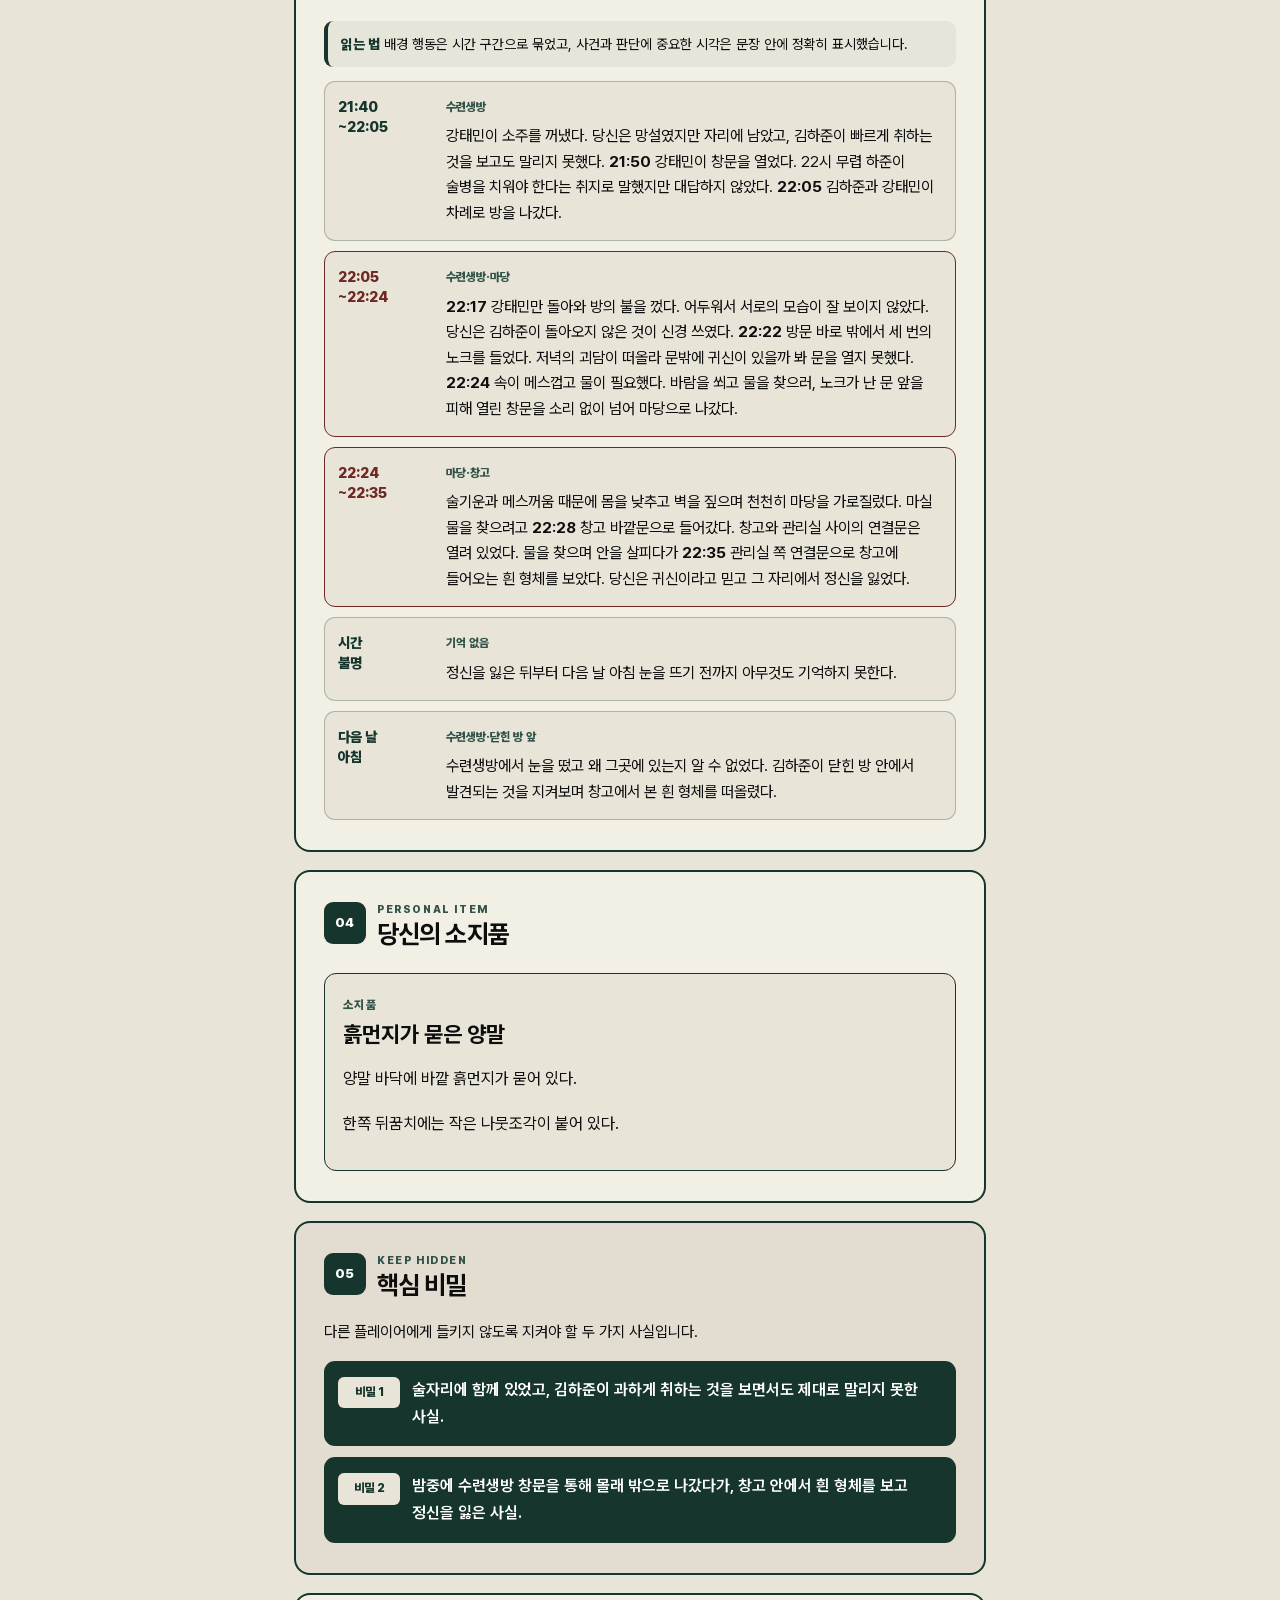
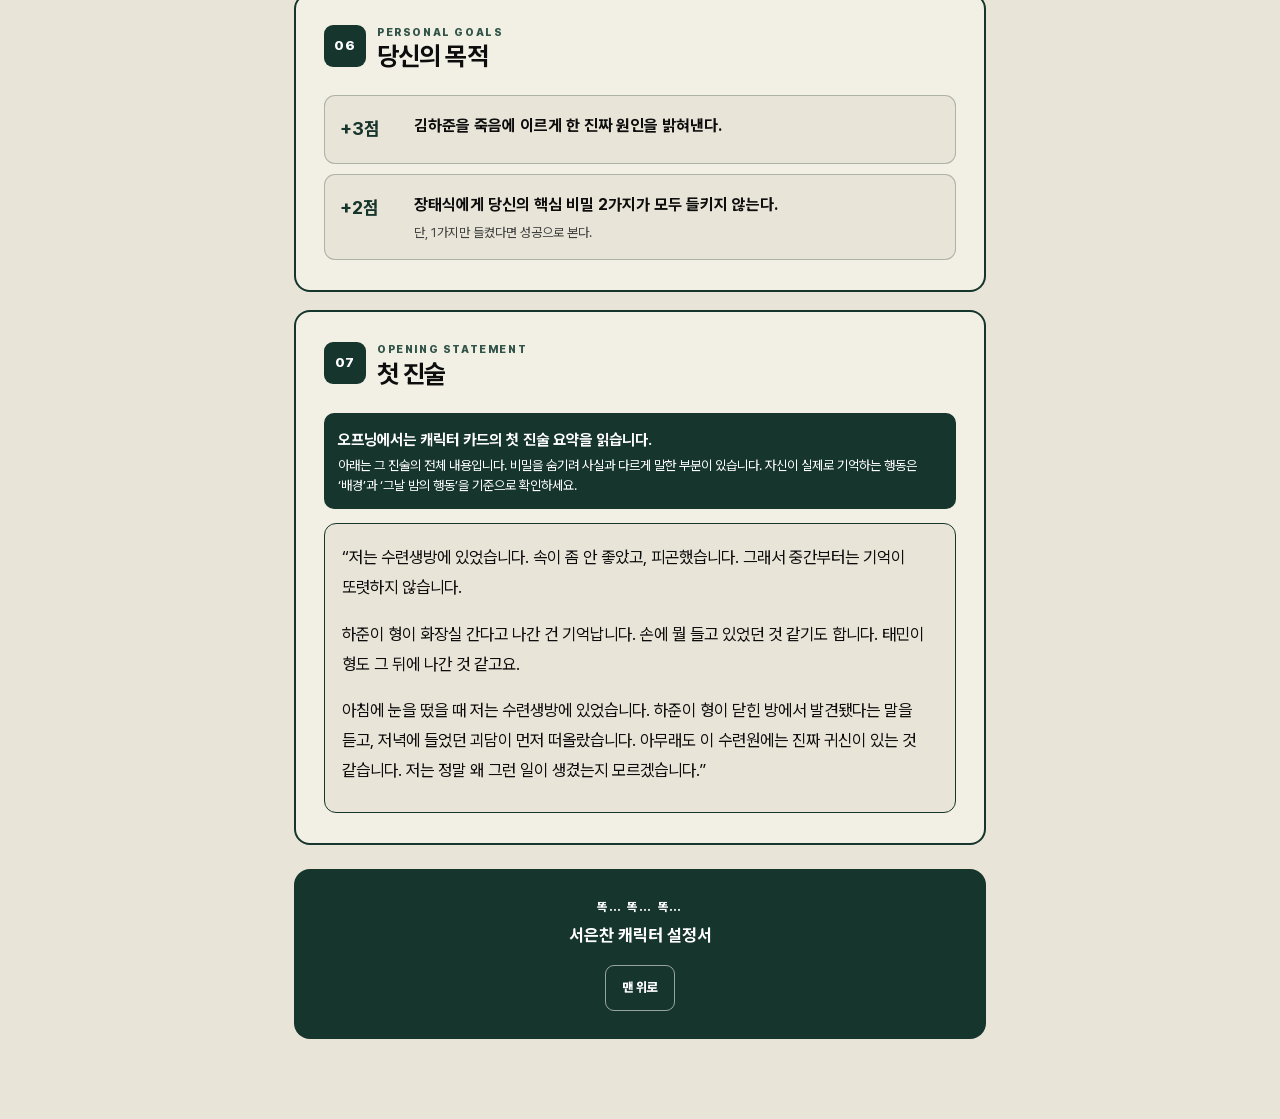
==== commit 1bdd20eb: "Add files via upload" ====
--- a/index.html
+++ b/index.html
@@ -8,7 +8,7 @@
   <meta name="robots" content="noindex,nofollow,noarchive,nosnippet">
   <title>똑… 똑… 똑… | 서은찬 캐릭터 설정서</title>
   <meta name="description" content="머더 미스터리 똑… 똑… 똑… 서은찬 전용 모바일 캐릭터 설정서">
-  <link rel="stylesheet" href="style.css?v=reader-tutorial-1">
+  <link rel="stylesheet" href="style.css?v=feedback-20260920">
 </head>
 <body class="is-locked">
   <span class="page-top-anchor" id="pageTop" aria-hidden="true"></span>
@@ -77,7 +77,7 @@
     <button class="map-modal__backdrop" id="mapBackdrop" type="button" tabindex="-1" aria-label="지도 닫기"></button>
     <section class="map-modal__panel" role="dialog" aria-modal="true" aria-labelledby="mapTitle">
       <header class="map-modal__header">
-        <div><span>TRAINING CENTER</span><h2 id="mapTitle">수련원 MAP</h2></div>
+        <div><span id="mapCounter">MAP 1 / 2</span><h2 id="mapTitle" aria-live="polite">수련원 지도</h2></div>
         <button id="mapClose" type="button">닫기</button>
       </header>
       <div class="map-toolbar" aria-label="지도 확대 설정">
@@ -89,7 +89,21 @@
       <div class="map-viewport" id="mapViewport" tabindex="0" aria-label="확대된 지도를 스크롤하여 확인">
         <img id="mapImage" src="map.png" alt="수련원 실외시설과 실내시설의 방 및 이동 구조를 보여 주는 지도" draggable="false">
       </div>
-      <p class="map-hint">확대 후 지도를 위아래·좌우로 움직여 확인하세요.</p>
+      <footer class="map-gallery-footer">
+        <div class="map-thumbnails" role="group" aria-label="지도 선택">
+          <button class="map-thumbnail" type="button" data-map-src="map.png" data-map-title="수련원 지도" data-map-alt="수련원 실외시설과 실내시설의 방 및 이동 구조를 보여 주는 지도" aria-label="수련원 지도 보기" aria-pressed="true" aria-controls="mapViewport">
+            <img src="map.png" alt="" width="56" height="48" loading="lazy" draggable="false">
+            <span class="map-thumbnail__label">수련원 지도</span>
+            <span class="map-thumbnail__check" aria-hidden="true">✓</span>
+          </button>
+          <button class="map-thumbnail" type="button" data-map-src="bed-layout.png" data-map-title="수련생방 침대 배치도" data-map-alt="수련생방 침대 배치도. 왼쪽 위는 서은찬, 왼쪽 아래는 김하준, 오른쪽은 민도겸, 아래쪽 가로 침대는 강태민. 창문은 위쪽, 출입문은 오른쪽 위에 있다." aria-label="수련생방 침대 배치도 보기" aria-pressed="false" aria-controls="mapViewport">
+            <img src="bed-layout.png" alt="" width="56" height="48" loading="lazy" draggable="false">
+            <span class="map-thumbnail__label">침대 배치도</span>
+            <span class="map-thumbnail__check" aria-hidden="true">✓</span>
+          </button>
+        </div>
+        <p class="map-hint">미리보기를 누르면 지도가 바뀝니다.<br>확대 후에는 위아래·좌우로 움직여 확인하세요.</p>
+      </footer>
     </section>
   </aside>
 
@@ -113,7 +127,7 @@
       <div class="profile-grid">
         <article><span>도장 안에서의 모습</span><strong>불안을 먼저 알아차리는 사람</strong><p>말이 많지 않고 늘 한 발 뒤에 섰다. 누가 억지로 웃는지 알아도 쉽게 입 밖으로 꺼내지 못했다.</p></article>
         <article><span>김하준과의 관계</span><strong>걱정하면서도 말리지 못한 후배</strong><p>하준이 무리에 남으려 애쓴다는 것을 느꼈다. 그가 빠르게 취하는 것을 보고도 분위기를 깨지 못했다.</p></article>
-        <article><span>그날의 출발점</span><strong>열린 창문과 기억의 공백</strong><p>속이 좋지 않아 몰래 창문으로 나갔다. 창고에서 흰 형체를 본 뒤 기억이 끊겼다.</p></article>
+        <article><span>그날의 출발점</span><strong>열린 창문과 기억의 공백</strong><p>문밖에 귀신이 있을까 두려워 문 대신 창문으로 나갔다. 창고에서 흰 형체를 본 뒤 기억이 끊겼다.</p></article>
       </div>
     </section>
 
@@ -144,17 +158,18 @@
       </div>
       <div class="story-block">
         <h3>하준이 돌아오지 않았다</h3>
-        <p>하준은 소주병을 치우려는 것처럼 들고 나갔다. 강태민도 곧 따라나갔다. 시간이 지나도 하준은 돌아오지 않았고, 태민만 돌아왔다. 방 안의 공기가 이상하게 가라앉았다.</p>
-        <p>방문 바로 밖에서 세 번의 노크가 났다. 겁이 났지만 문을 열지 않았다. 속도 좋지 않았고 물이 필요했다. 하준도 계속 신경 쓰였다.</p>
+        <p>하준은 소주병을 치우려는 것처럼 들고 나갔다. 강태민도 곧 따라나갔다. 시간이 지나도 하준은 돌아오지 않았고, 태민만 돌아왔다. 태민은 방에 들어서며 불을 껐다. 어두워서 서로의 모습이 잘 보이지 않았다. 방 안의 공기가 이상하게 가라앉았다.</p>
+        <p>방문 바로 밖에서 세 번의 노크가 났다. 저녁에 들은 귀신 이야기가 떠올랐다. 문밖에 귀신이 서 있을까 봐 문을 열지 못했다. 누가 두드렸는지는 확인하지 않았다.</p>
       </div>
       <div class="story-block story-block--dark">
         <h3>창문 밖으로</h3>
-        <p>수련생방 문으로 나가면 모두가 알게 된다. 그래서 당신은 태민이 열어 둔 창문을 봤다. 잠깐 바람을 쐬고 물과 하준의 상황을 확인할 생각으로 창문을 통해 밖으로 나갔다.</p>
-        <p>술기운과 메스꺼움 때문에 몸을 가누기 어려웠다. 다른 사람에게 들키지 않도록 몸을 낮추고 벽을 짚으며 천천히 마당을 가로질러 창고에 들어갔다. 창고와 관리실 사이의 연결문은 열려 있었다.</p>
+        <p>속은 메스껍고 입은 말랐다. 잠깐 바람을 쐬고 물을 마시고 싶었지만, 노크가 들린 문 앞을 지나갈 엄두가 나지 않았다.</p>
+        <p>태민이 열어 둔 창문은 낮고 바로 밖이 마당이었다. 그쪽으로 나가면 무서운 복도를 지나지 않아도 됐다. 당신은 소리를 내지 않고 조용히 창문을 넘어 마당으로 나갔다. 하준이 돌아오지 않는 것도 마음에 걸렸지만, 우선은 물을 마시고 속을 가라앉히려 했다.</p>
+        <p>술기운과 메스꺼움 때문에 몸을 가누기 어려웠다. 몸을 낮추고 벽을 짚으며 천천히 마당을 가로질렀다. 창고에 마실 물이 있을까 싶어 안으로 들어갔다. 창고와 관리실 사이의 연결문은 열려 있었다.</p>
       </div>
       <div class="story-block story-block--danger">
         <h3>창고에서 본 흰 형체</h3>
-        <p>물과 예비 물품을 찾으며 창고 안을 살피던 중, 관리실 쪽 연결문으로 들어오는 흰 형체를 보았다. 흰 이불을 뒤집어쓴 사람처럼 보였지만, 당신은 귀신이라고 믿었다.</p>
+        <p>물과 예비 물품을 찾으며 창고 안을 살피던 중, 관리실 쪽 연결문으로 들어오는 흰 형체를 보았다.</p>
         <blockquote>흰 형체가 움직였다.</blockquote>
         <p>저녁의 괴담과 노크 소리, 술기운과 수련원의 정적이 한꺼번에 떠올랐다. 당신은 그 자리에서 정신을 잃었다.</p>
       </div>
@@ -173,8 +188,8 @@
       <p class="timeline-note"><strong>읽는 법</strong> 배경 행동은 시간 구간으로 묶었고, 사건과 판단에 중요한 시각은 문장 안에 정확히 표시했습니다.</p>
       <ol class="timeline-list">
         <li><div class="timeline-time" aria-label="21시 40분부터 22시 05분까지">21:40<br><span>~22:05</span></div><div><span class="location">수련생방</span><p>강태민이 소주를 꺼냈다. 당신은 망설였지만 자리에 남았고, 김하준이 빠르게 취하는 것을 보고도 말리지 못했다. <strong>21:50</strong> 강태민이 창문을 열었다. 22시 무렵 하준이 술병을 치워야 한다는 취지로 말했지만 대답하지 않았다. <strong>22:05</strong> 김하준과 강태민이 차례로 방을 나갔다.</p></div></li>
-        <li class="timeline-list__critical"><div class="timeline-time" aria-label="22시 05분부터 22시 24분까지">22:05<br><span>~22:24</span></div><div><span class="location">수련생방·마당</span><p><strong>22:17</strong> 강태민만 돌아와 김하준이 없는 것을 신경 썼다. <strong>22:22</strong> 방문 바로 밖에서 세 번의 노크를 들었지만 문을 열지 않았다. <strong>22:24</strong> 속이 좋지 않고 물이 필요해 다른 사람에게 들키지 않으려고 열린 창문으로 빠져나갔다.</p></div></li>
-        <li class="timeline-list__critical"><div class="timeline-time" aria-label="22시 24분부터 22시 35분까지">22:24<br><span>~22:35</span></div><div><span class="location">마당·창고</span><p>술기운과 메스꺼움 때문에 벽을 짚고, 다른 사람에게 들키지 않도록 몸을 낮춘 채 천천히 마당을 가로질렀다. <strong>22:28</strong> 창고 바깥문으로 들어갔다. 창고와 관리실 사이의 연결문은 열려 있었다. 물을 찾으며 안을 살피다가 <strong>22:35</strong> 관리실 쪽 연결문으로 창고에 들어오는 흰 이불을 뒤집어쓴 사람 같은 형체를 보았다. 당신은 귀신이라고 믿고 그 자리에서 정신을 잃었다.</p></div></li>
+        <li class="timeline-list__critical"><div class="timeline-time" aria-label="22시 05분부터 22시 24분까지">22:05<br><span>~22:24</span></div><div><span class="location">수련생방·마당</span><p><strong>22:17</strong> 강태민만 돌아와 방의 불을 껐다. 어두워서 서로의 모습이 잘 보이지 않았다. 당신은 김하준이 돌아오지 않은 것이 신경 쓰였다. <strong>22:22</strong> 방문 바로 밖에서 세 번의 노크를 들었다. 저녁의 괴담이 떠올라 문밖에 귀신이 있을까 봐 문을 열지 못했다. <strong>22:24</strong> 속이 메스껍고 물이 필요했다. 바람을 쐬고 물을 찾으러, 노크가 난 문 앞을 피해 열린 창문을 소리 없이 넘어 마당으로 나갔다.</p></div></li>
+        <li class="timeline-list__critical"><div class="timeline-time" aria-label="22시 24분부터 22시 35분까지">22:24<br><span>~22:35</span></div><div><span class="location">마당·창고</span><p>술기운과 메스꺼움 때문에 몸을 낮추고 벽을 짚으며 천천히 마당을 가로질렀다. 마실 물을 찾으려고 <strong>22:28</strong> 창고 바깥문으로 들어갔다. 창고와 관리실 사이의 연결문은 열려 있었다. 물을 찾으며 안을 살피다가 <strong>22:35</strong> 관리실 쪽 연결문으로 창고에 들어오는 흰 형체를 보았다. 당신은 귀신이라고 믿고 그 자리에서 정신을 잃었다.</p></div></li>
         <li><div class="timeline-time" aria-label="시간 불명">시간<br><span>불명</span></div><div><span class="location">기억 없음</span><p>정신을 잃은 뒤부터 다음 날 아침 눈을 뜨기 전까지 아무것도 기억하지 못한다.</p></div></li>
         <li><div class="timeline-time">다음 날<br>아침</div><div><span class="location">수련생방·닫힌 방 앞</span><p>수련생방에서 눈을 떴고 왜 그곳에 있는지 알 수 없었다. 김하준이 닫힌 방 안에서 발견되는 것을 지켜보며 창고에서 본 흰 형체를 떠올렸다.</p></div></li>
       </ol>
@@ -221,11 +236,11 @@
         <span class="section-number">07</span>
         <div><p>OPENING STATEMENT</p><h2>첫 진술</h2></div>
       </div>
-      <div class="statement-note"><strong>게임 시작 시 읽습니다.</strong><p>자신의 차례가 오면 아래 내용을 다른 플레이어에게 그대로 읽어 주세요.</p></div>
+      <div class="statement-note"><strong>오프닝에서는 캐릭터 카드의 첫 진술 요약을 읽습니다.</strong><p>아래는 그 진술의 전체 내용입니다. 비밀을 숨기려 사실과 다르게 말한 부분이 있습니다. 자신이 실제로 기억하는 행동은 ‘배경’과 ‘그날 밤의 행동’을 기준으로 확인하세요.</p></div>
       <blockquote class="statement-card" id="statementText">
         <p>“저는 수련생방에 있었습니다. 속이 좀 안 좋았고, 피곤했습니다. 그래서 중간부터는 기억이 또렷하지 않습니다.</p>
         <p>하준이 형이 화장실 간다고 나간 건 기억납니다. 손에 뭘 들고 있었던 것 같기도 합니다. 태민이 형도 그 뒤에 나간 것 같고요.</p>
-        <p>아침에 눈을 떴을 때 저는 수련생방에 있었습니다. 하준이 형이 닫힌 방에서 발견됐다는 말을 듣고, 저녁에 들었던 괴담이 먼저 떠올랐습니다. 저는 정말 왜 그런 일이 생겼는지 모르겠습니다.”</p>
+        <p>아침에 눈을 떴을 때 저는 수련생방에 있었습니다. 하준이 형이 닫힌 방에서 발견됐다는 말을 듣고, 저녁에 들었던 괴담이 먼저 떠올랐습니다. 아무래도 이 수련원에는 진짜 귀신이 있는 것 같습니다. 저는 정말 왜 그런 일이 생겼는지 모르겠습니다.”</p>
       </blockquote>
     </section>
 
@@ -237,6 +252,6 @@
   </main>
 
   <button class="top-button" id="topButton" type="button" tabindex="-1" aria-hidden="true" aria-label="맨 위로 이동" title="맨 위로">↑</button>
-  <script src="script.js?v=reader-tutorial-1"></script>
+  <script src="script.js?v=feedback-20260920"></script>
 </body>
 </html>
--- a/style.css
+++ b/style.css
@@ -234,6 +234,27 @@
 .map-viewport img { display: block; width: 100%; max-width: none; height: auto; margin: 0 auto; user-select: none; -webkit-user-drag: none; }
 .map-hint { margin: 0; padding: 9px 14px calc(9px + var(--safe-bottom)); color: var(--green-soft); background: var(--paper); font-size: .7rem; font-weight: 700; line-height: 1.45; text-align: center; }
 
+/* Two-image map gallery; the selector stays below the scrolling image. */
+.map-gallery-footer { min-width: 0; background: var(--paper); border-top: 1px solid var(--line); }
+.map-thumbnails { display: grid; grid-template-columns: repeat(2, minmax(0, 168px)); justify-content: center; gap: 10px; padding: 10px 12px 0; }
+.map-thumbnail { position: relative; display: flex; align-items: center; gap: 8px; min-width: 0; min-height: 66px; padding: 7px; color: var(--green-soft); background: var(--paper-light); border: 2px solid transparent; border-radius: 11px; box-shadow: 0 0 0 1px var(--line); text-align: left; cursor: pointer; touch-action: manipulation; }
+.map-thumbnail img { display: block; flex: 0 0 56px; width: 56px; height: 48px; object-fit: contain; background: #10251F; border-radius: 5px; pointer-events: none; }
+.map-thumbnail__label { min-width: 0; padding-right: 5px; font-size: 12px; font-weight: 800; line-height: 1.4; }
+.map-thumbnail__check { position: absolute; top: -7px; right: -5px; display: grid; place-items: center; width: 19px; height: 19px; color: #fff; background: var(--green); border: 2px solid var(--paper); border-radius: 50%; font-size: 12px; line-height: 1; visibility: hidden; }
+.map-thumbnail[aria-pressed="true"] { color: var(--green); background: var(--paper-deep); border-color: var(--green); box-shadow: none; }
+.map-thumbnail[aria-pressed="true"] .map-thumbnail__check { visibility: visible; }
+.map-thumbnail:focus-visible { outline: 3px solid var(--green-soft); outline-offset: 3px; }
+@media (max-height: 500px) and (orientation: landscape) {
+  .map-modal__header { padding-block: 6px; }
+  .map-modal__header h2 { font-size: 1rem; }
+  .map-toolbar { padding-block: 4px; }
+  .map-thumbnails { padding-top: 7px; }
+  .map-thumbnail { min-height: 48px; padding-block: 4px; }
+  .map-thumbnail img { height: 36px; }
+  .map-hint { padding-block: 5px; font-size: 11px; }
+  .map-hint br { display: none; }
+}
+
 .page-shell { width: min(100%, 720px); margin: 0 auto; padding: 22px 14px calc(80px + var(--safe-bottom)); }
 .character-hero {
   position: relative;
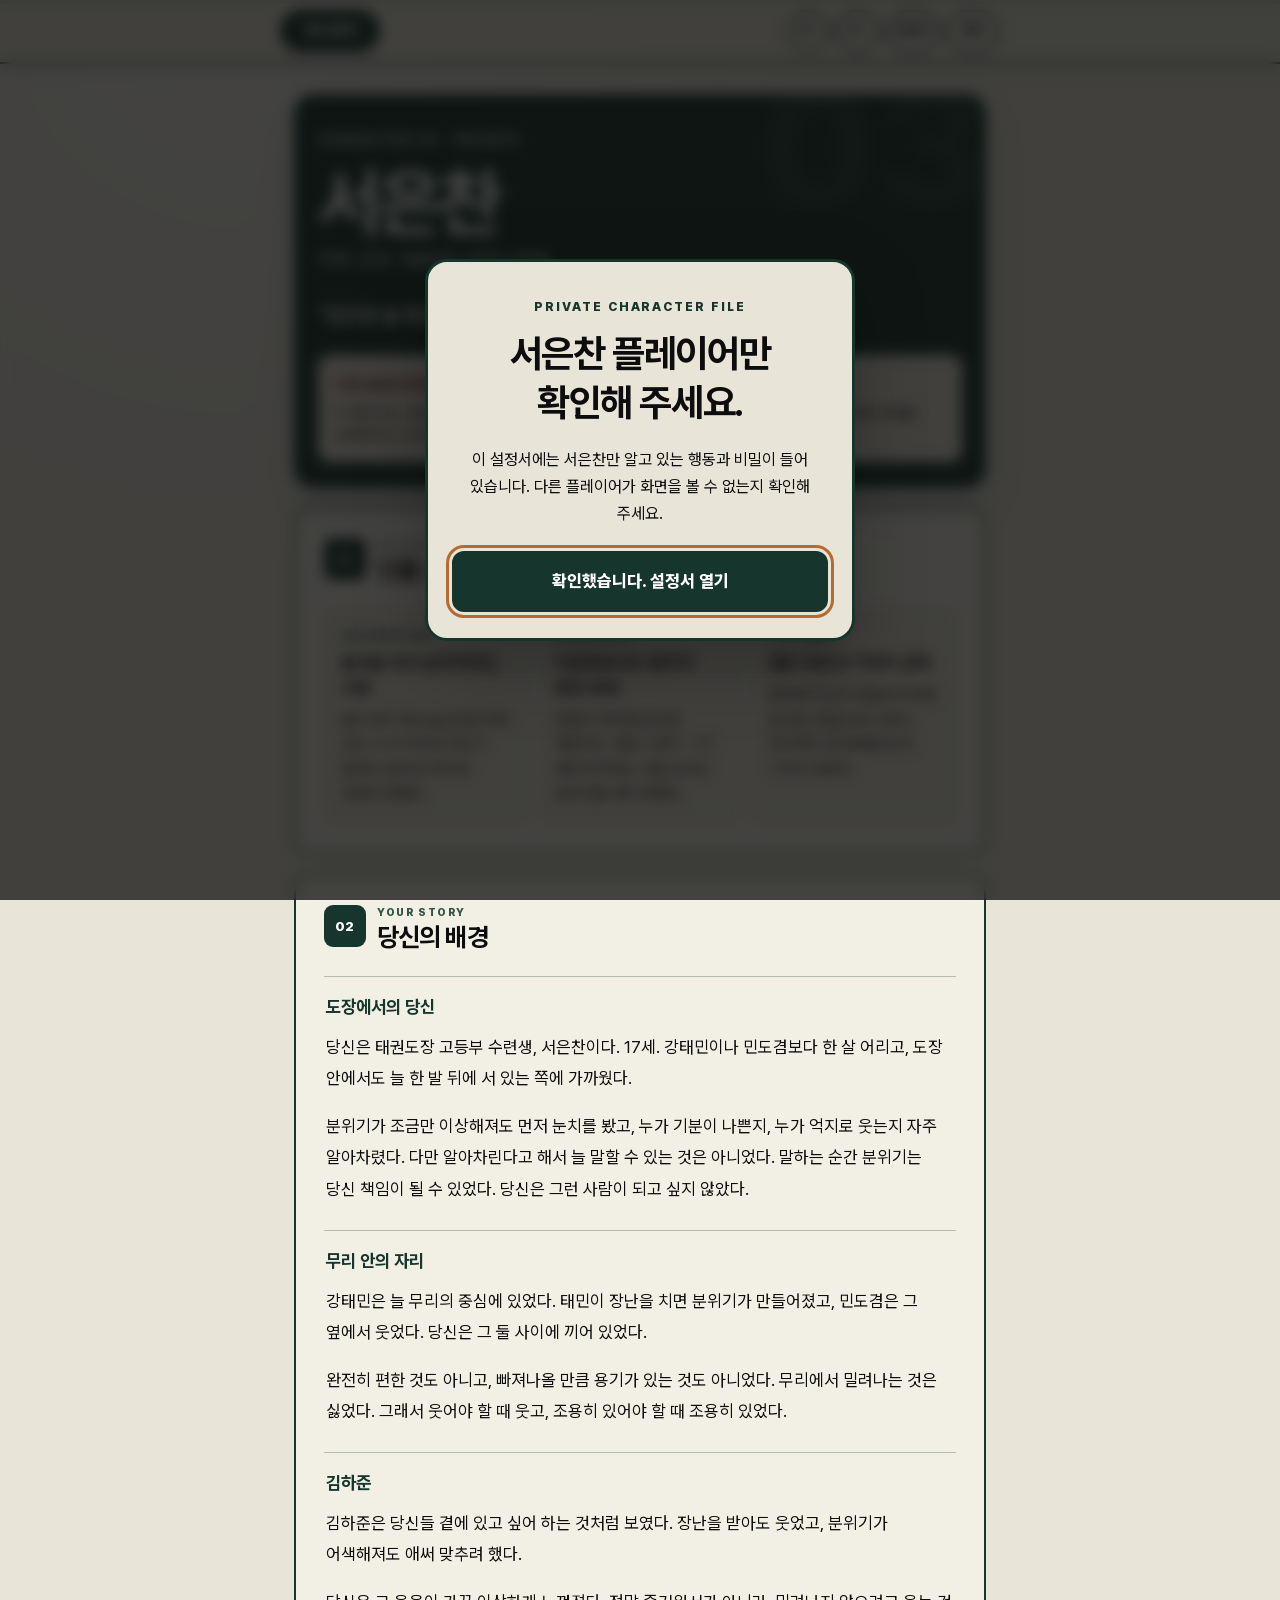
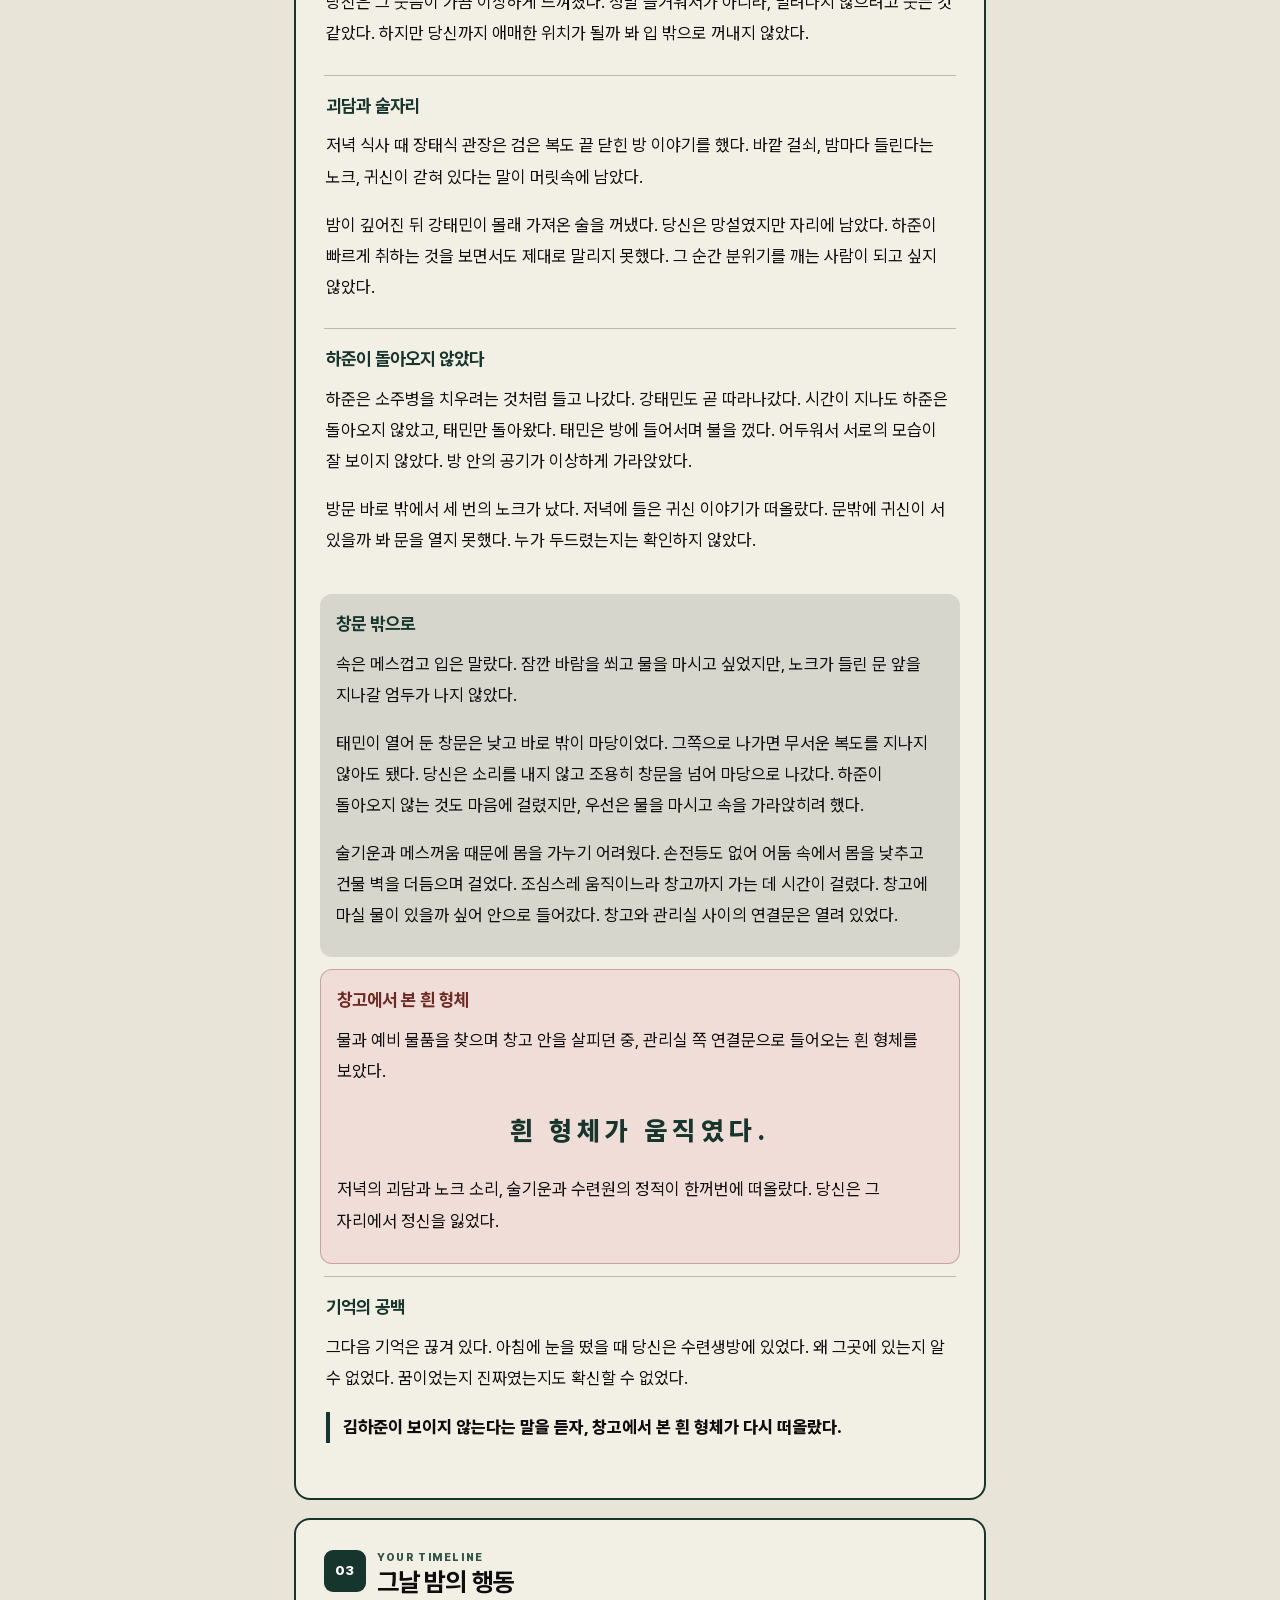
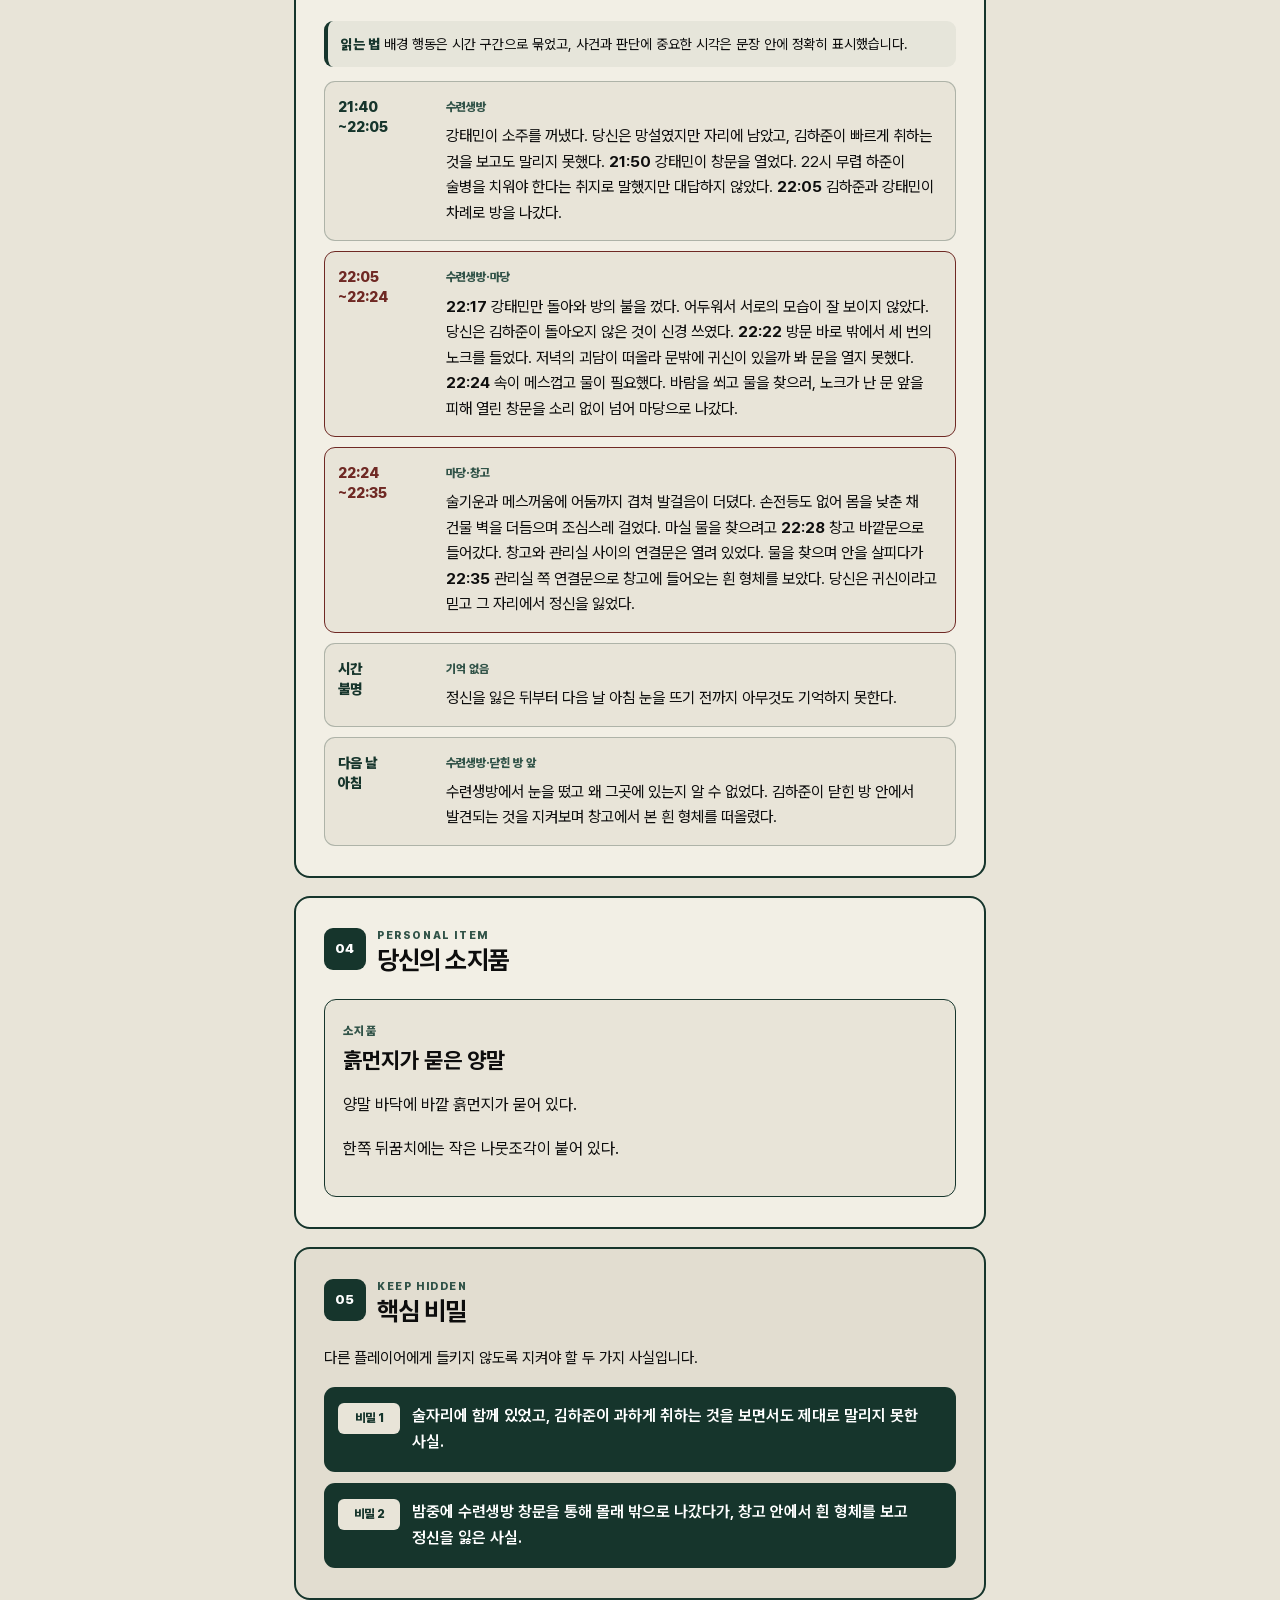
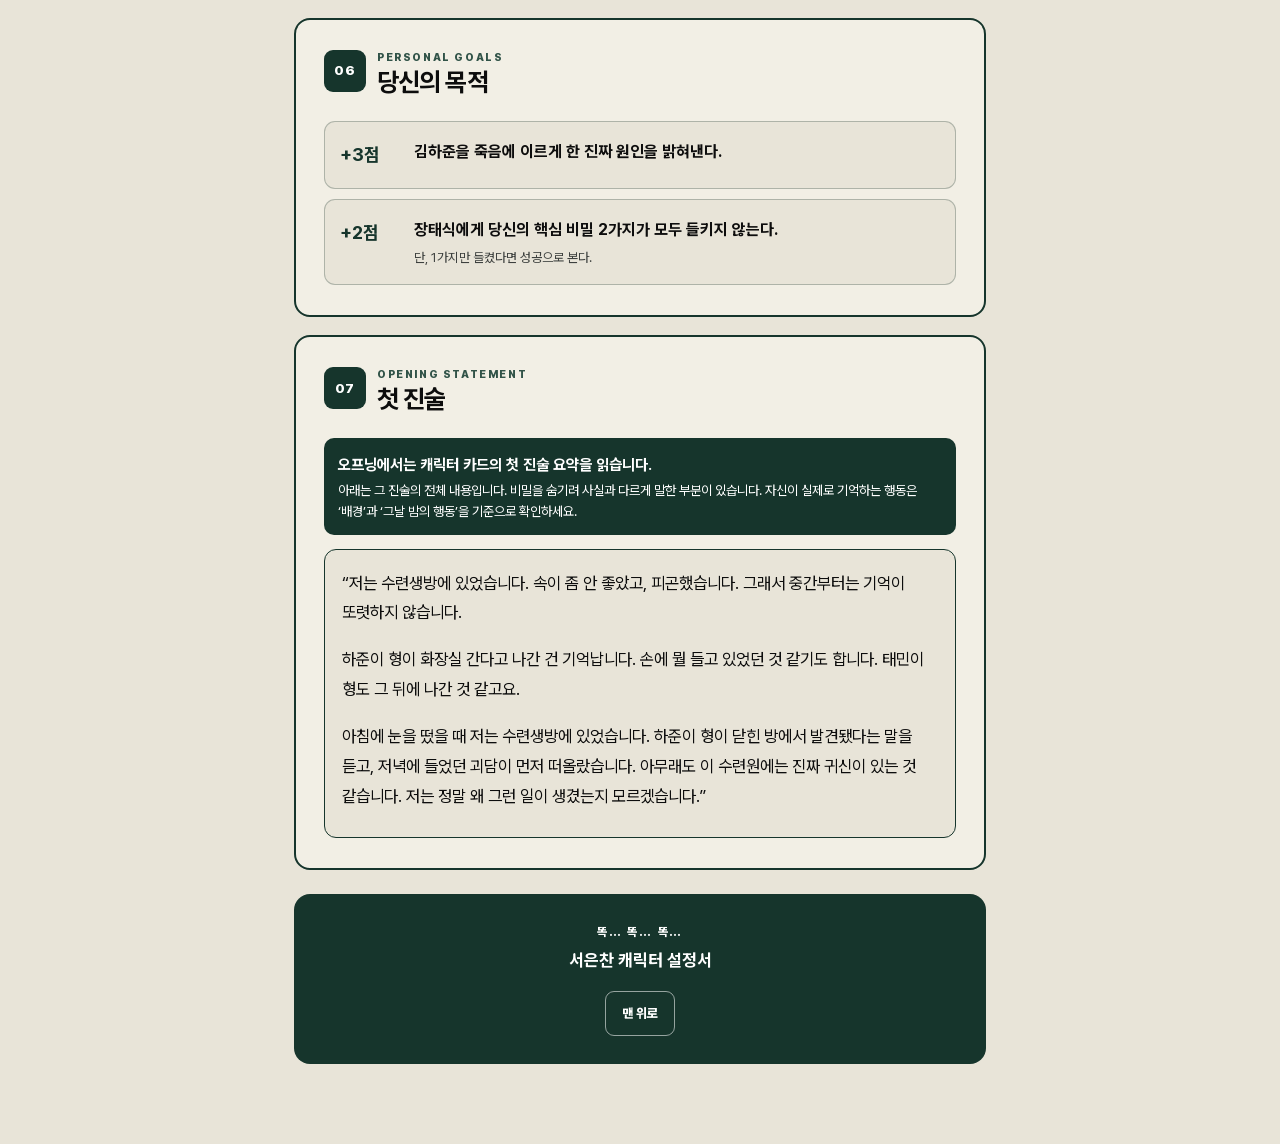
==== commit b5efabfc: "Add files via upload" ====
--- a/index.html
+++ b/index.html
@@ -165,7 +165,7 @@
         <h3>창문 밖으로</h3>
         <p>속은 메스껍고 입은 말랐다. 잠깐 바람을 쐬고 물을 마시고 싶었지만, 노크가 들린 문 앞을 지나갈 엄두가 나지 않았다.</p>
         <p>태민이 열어 둔 창문은 낮고 바로 밖이 마당이었다. 그쪽으로 나가면 무서운 복도를 지나지 않아도 됐다. 당신은 소리를 내지 않고 조용히 창문을 넘어 마당으로 나갔다. 하준이 돌아오지 않는 것도 마음에 걸렸지만, 우선은 물을 마시고 속을 가라앉히려 했다.</p>
-        <p>술기운과 메스꺼움 때문에 몸을 가누기 어려웠다. 몸을 낮추고 벽을 짚으며 천천히 마당을 가로질렀다. 창고에 마실 물이 있을까 싶어 안으로 들어갔다. 창고와 관리실 사이의 연결문은 열려 있었다.</p>
+        <p>술기운과 메스꺼움 때문에 몸을 가누기 어려웠다. 손전등도 없어 어둠 속에서 몸을 낮추고 건물 벽을 더듬으며 걸었다. 조심스레 움직이느라 창고까지 가는 데 시간이 걸렸다. 창고에 마실 물이 있을까 싶어 안으로 들어갔다. 창고와 관리실 사이의 연결문은 열려 있었다.</p>
       </div>
       <div class="story-block story-block--danger">
         <h3>창고에서 본 흰 형체</h3>
@@ -189,7 +189,7 @@
       <ol class="timeline-list">
         <li><div class="timeline-time" aria-label="21시 40분부터 22시 05분까지">21:40<br><span>~22:05</span></div><div><span class="location">수련생방</span><p>강태민이 소주를 꺼냈다. 당신은 망설였지만 자리에 남았고, 김하준이 빠르게 취하는 것을 보고도 말리지 못했다. <strong>21:50</strong> 강태민이 창문을 열었다. 22시 무렵 하준이 술병을 치워야 한다는 취지로 말했지만 대답하지 않았다. <strong>22:05</strong> 김하준과 강태민이 차례로 방을 나갔다.</p></div></li>
         <li class="timeline-list__critical"><div class="timeline-time" aria-label="22시 05분부터 22시 24분까지">22:05<br><span>~22:24</span></div><div><span class="location">수련생방·마당</span><p><strong>22:17</strong> 강태민만 돌아와 방의 불을 껐다. 어두워서 서로의 모습이 잘 보이지 않았다. 당신은 김하준이 돌아오지 않은 것이 신경 쓰였다. <strong>22:22</strong> 방문 바로 밖에서 세 번의 노크를 들었다. 저녁의 괴담이 떠올라 문밖에 귀신이 있을까 봐 문을 열지 못했다. <strong>22:24</strong> 속이 메스껍고 물이 필요했다. 바람을 쐬고 물을 찾으러, 노크가 난 문 앞을 피해 열린 창문을 소리 없이 넘어 마당으로 나갔다.</p></div></li>
-        <li class="timeline-list__critical"><div class="timeline-time" aria-label="22시 24분부터 22시 35분까지">22:24<br><span>~22:35</span></div><div><span class="location">마당·창고</span><p>술기운과 메스꺼움 때문에 몸을 낮추고 벽을 짚으며 천천히 마당을 가로질렀다. 마실 물을 찾으려고 <strong>22:28</strong> 창고 바깥문으로 들어갔다. 창고와 관리실 사이의 연결문은 열려 있었다. 물을 찾으며 안을 살피다가 <strong>22:35</strong> 관리실 쪽 연결문으로 창고에 들어오는 흰 형체를 보았다. 당신은 귀신이라고 믿고 그 자리에서 정신을 잃었다.</p></div></li>
+        <li class="timeline-list__critical"><div class="timeline-time" aria-label="22시 24분부터 22시 35분까지">22:24<br><span>~22:35</span></div><div><span class="location">마당·창고</span><p>술기운과 메스꺼움에 어둠까지 겹쳐 발걸음이 더뎠다. 손전등도 없어 몸을 낮춘 채 건물 벽을 더듬으며 조심스레 걸었다. 마실 물을 찾으려고 <strong>22:28</strong> 창고 바깥문으로 들어갔다. 창고와 관리실 사이의 연결문은 열려 있었다. 물을 찾으며 안을 살피다가 <strong>22:35</strong> 관리실 쪽 연결문으로 창고에 들어오는 흰 형체를 보았다. 당신은 귀신이라고 믿고 그 자리에서 정신을 잃었다.</p></div></li>
         <li><div class="timeline-time" aria-label="시간 불명">시간<br><span>불명</span></div><div><span class="location">기억 없음</span><p>정신을 잃은 뒤부터 다음 날 아침 눈을 뜨기 전까지 아무것도 기억하지 못한다.</p></div></li>
         <li><div class="timeline-time">다음 날<br>아침</div><div><span class="location">수련생방·닫힌 방 앞</span><p>수련생방에서 눈을 떴고 왜 그곳에 있는지 알 수 없었다. 김하준이 닫힌 방 안에서 발견되는 것을 지켜보며 창고에서 본 흰 형체를 떠올렸다.</p></div></li>
       </ol>
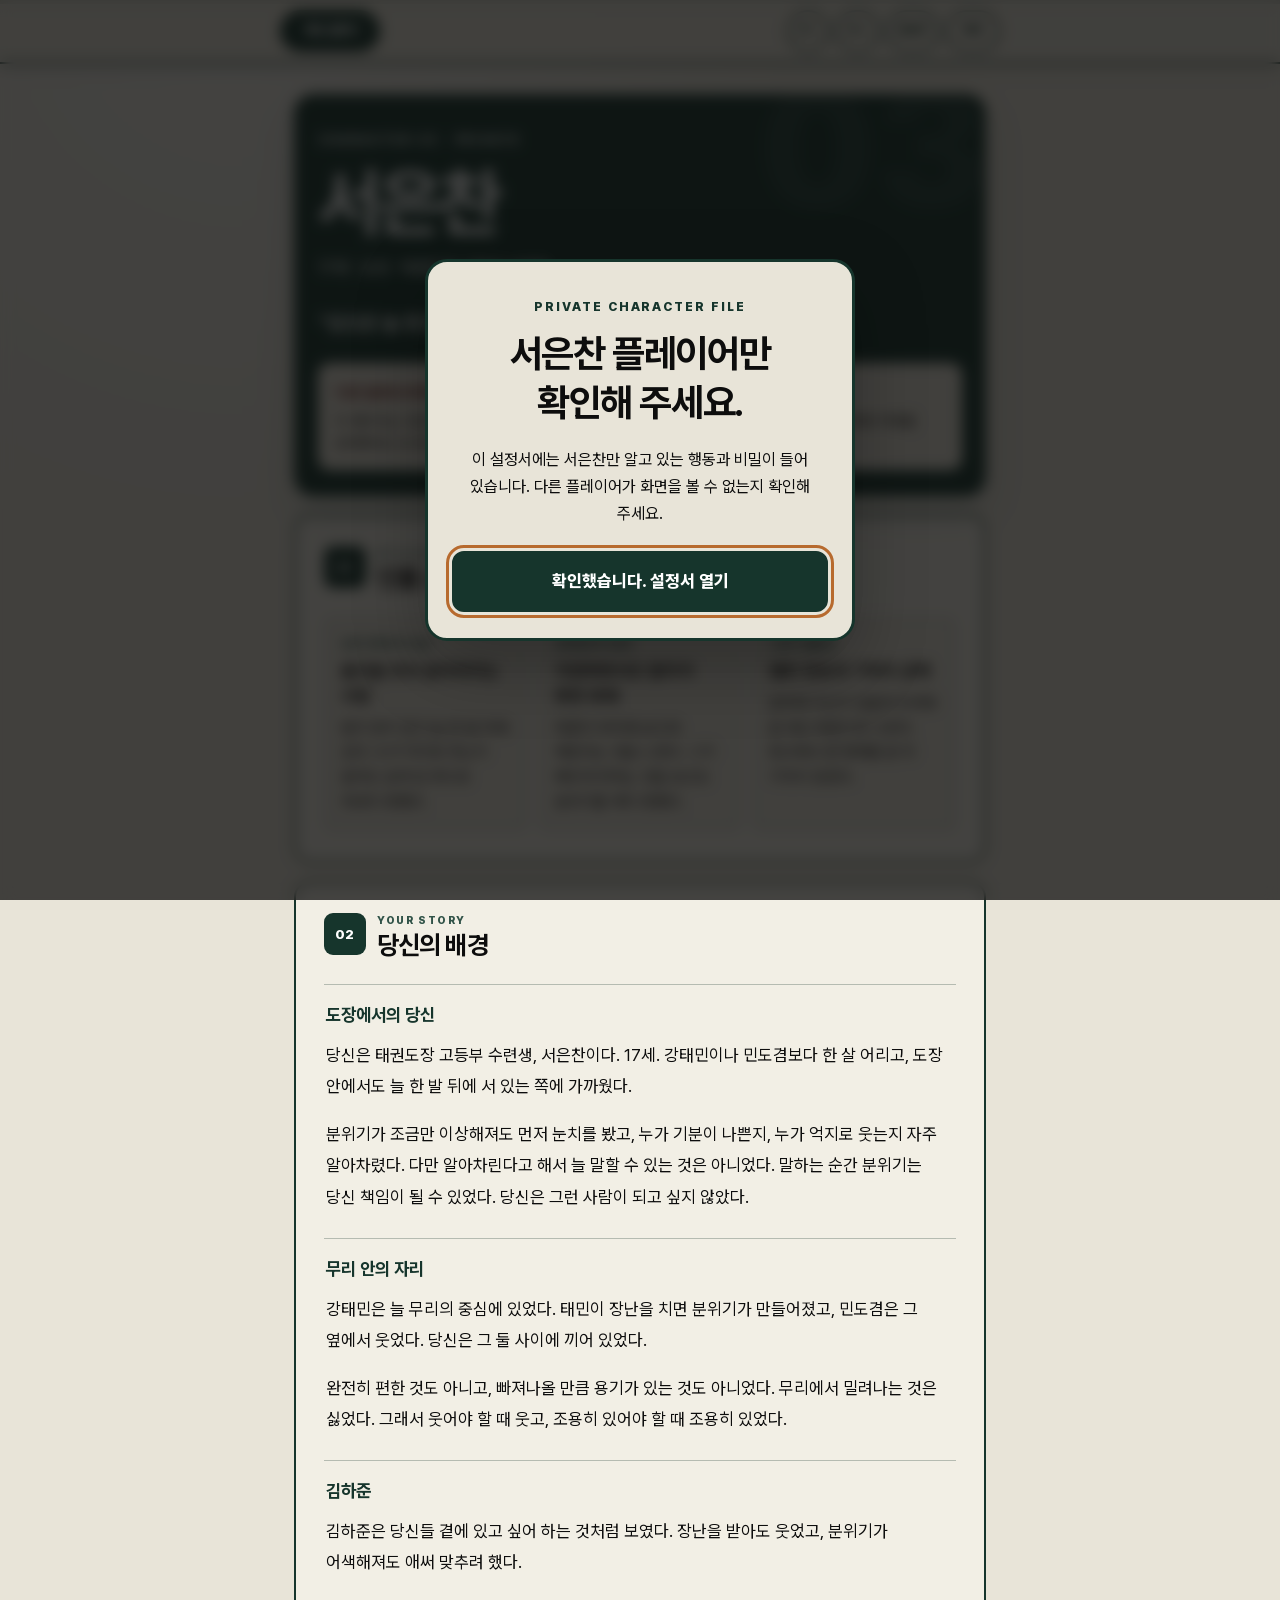
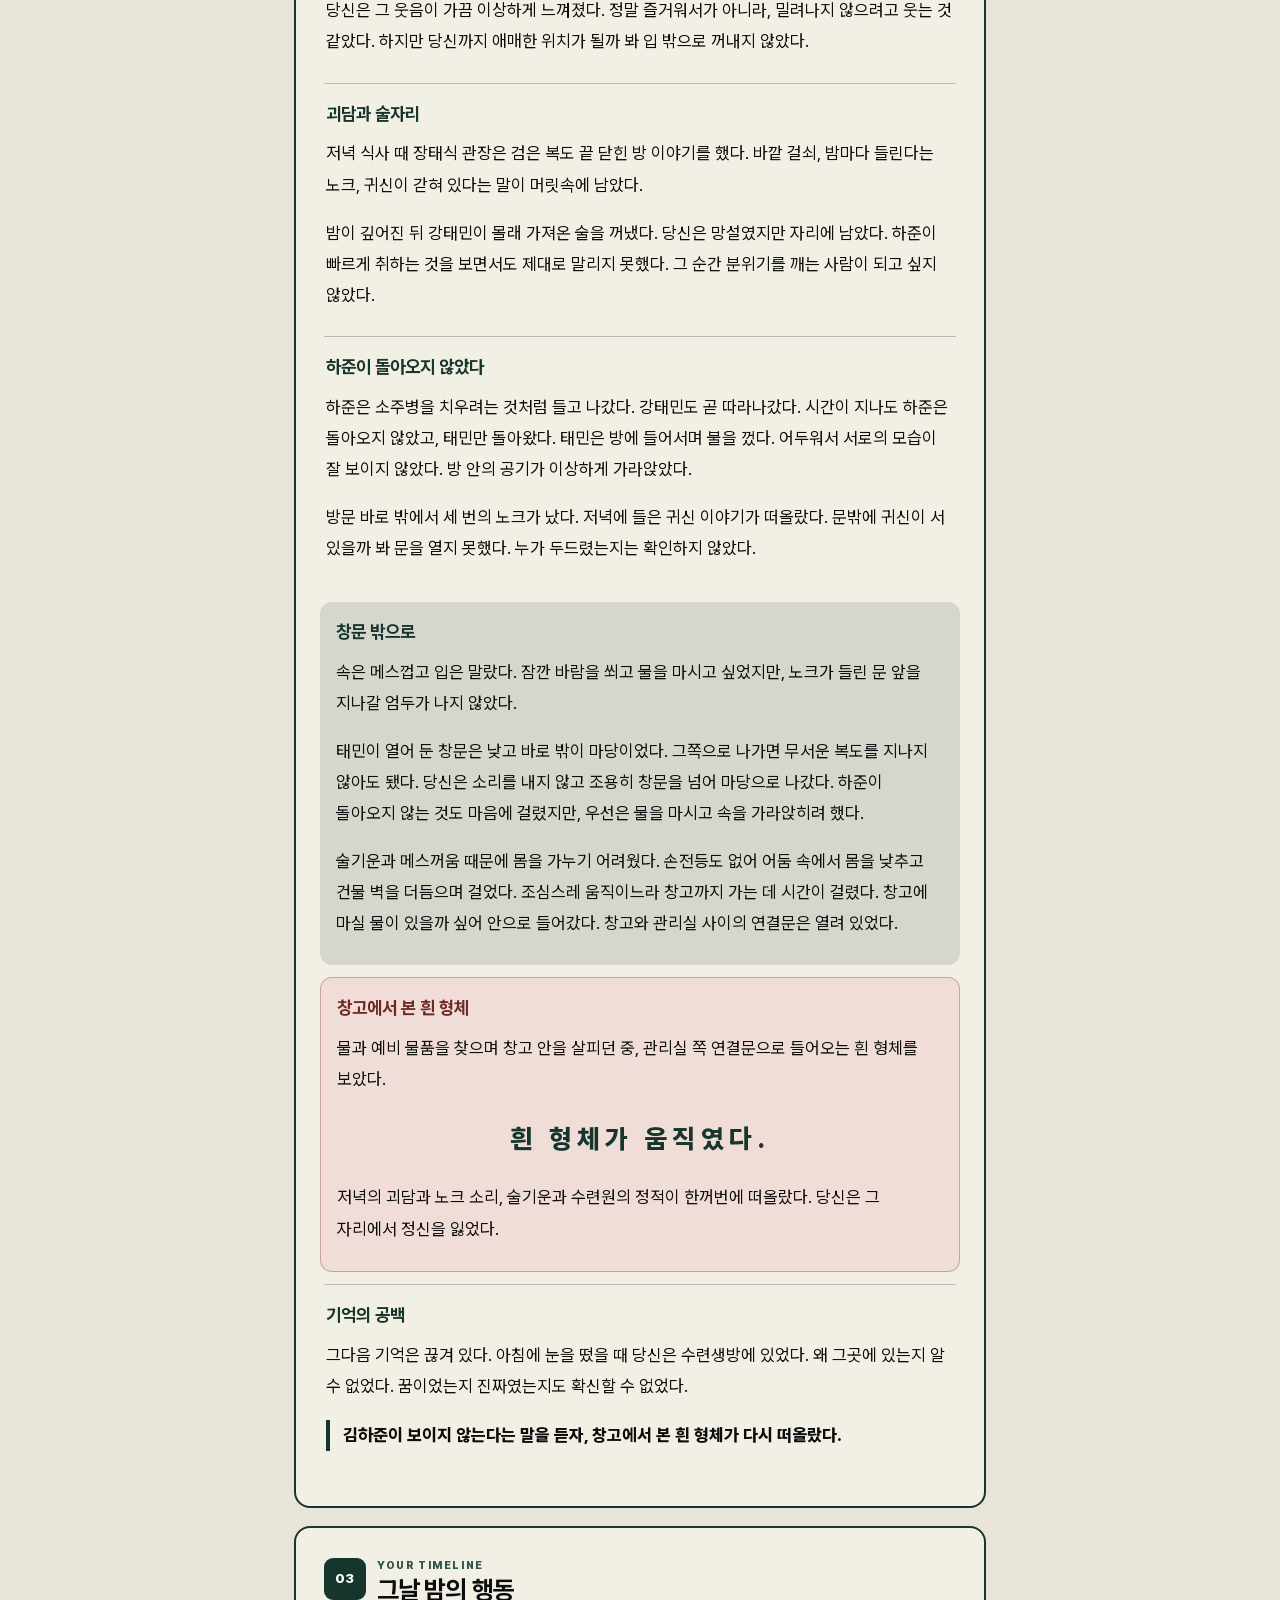
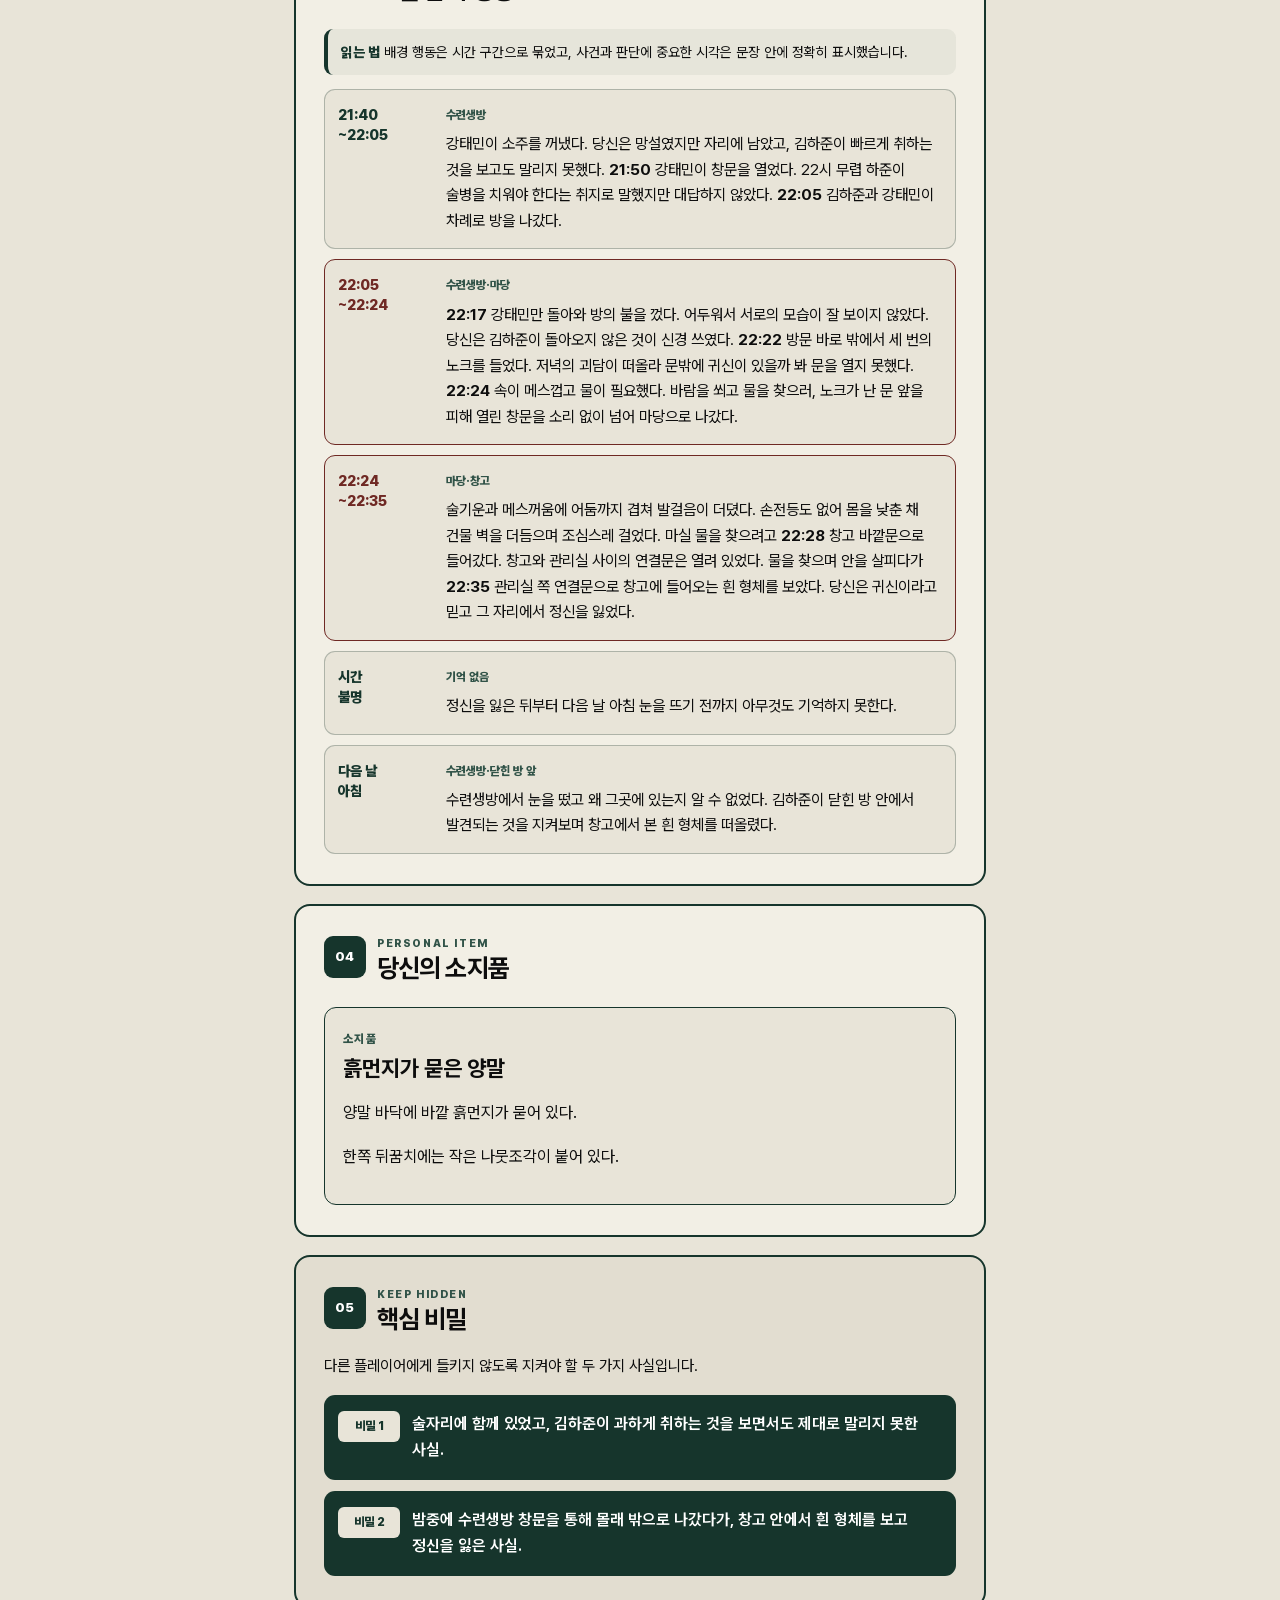
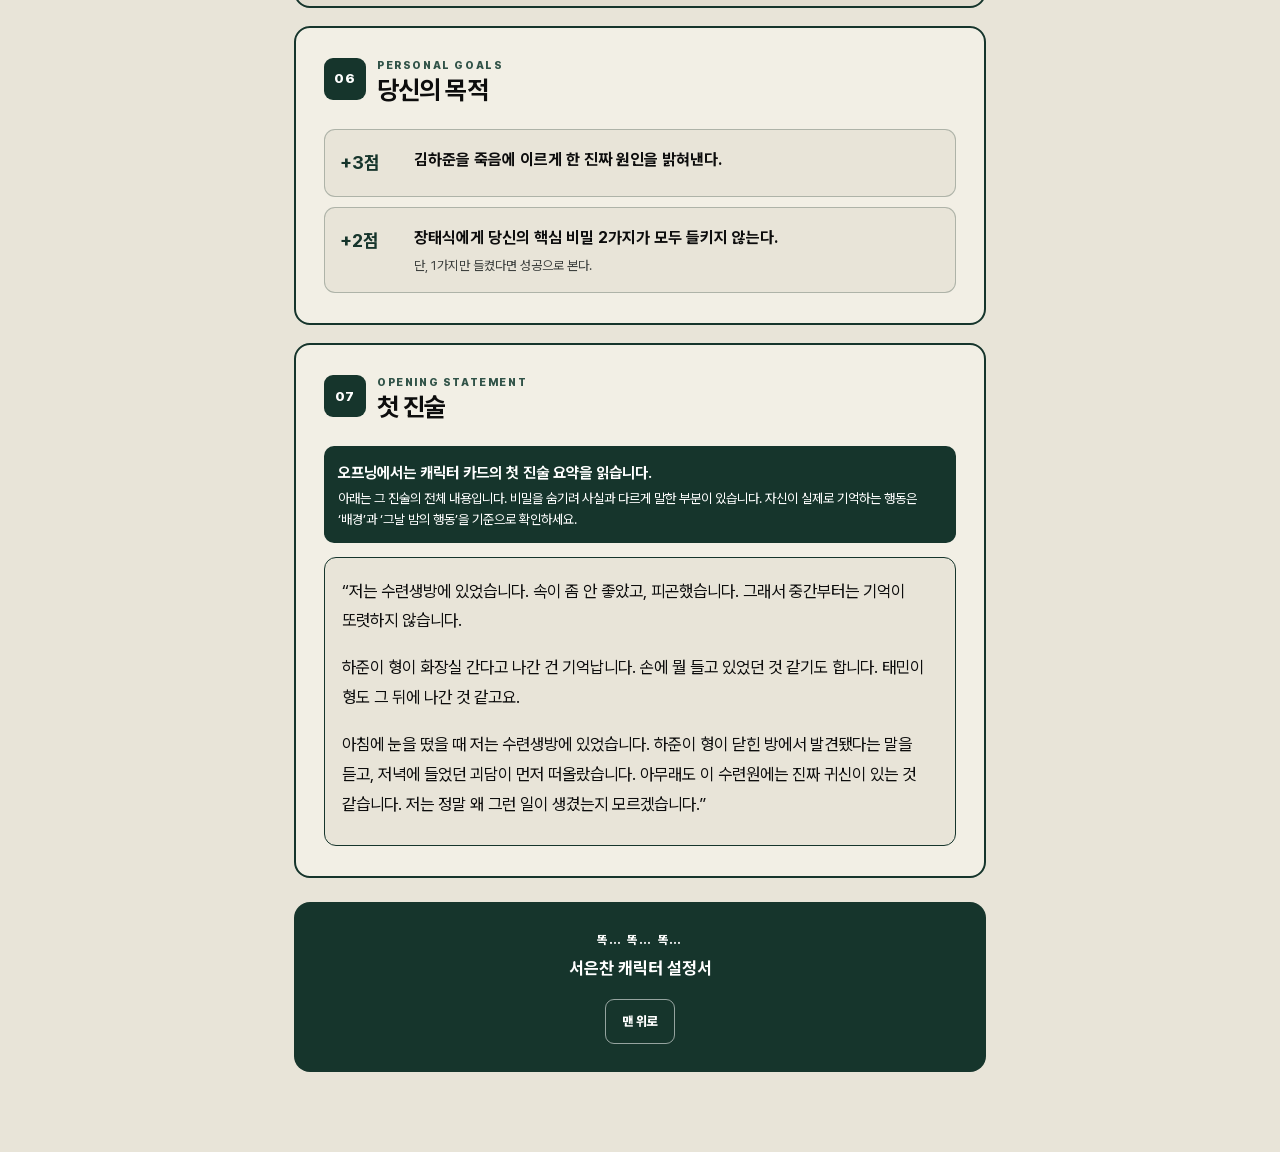
==== commit 48ae0583: "재생 업데이트" ====
--- a/index.html
+++ b/index.html
@@ -8,7 +8,7 @@
   <meta name="robots" content="noindex,nofollow,noarchive,nosnippet">
   <title>똑… 똑… 똑… | 서은찬 캐릭터 설정서</title>
   <meta name="description" content="머더 미스터리 똑… 똑… 똑… 서은찬 전용 모바일 캐릭터 설정서">
-  <link rel="stylesheet" href="style.css?v=feedback-20260920">
+  <link rel="stylesheet" href="style.css?v=20260930-role1">
 </head>
 <body class="is-locked">
   <span class="page-top-anchor" id="pageTop" aria-hidden="true"></span>
@@ -110,7 +110,10 @@
   <main class="page-shell" id="mainContent" tabindex="-1" inert aria-hidden="true">
     <section class="character-hero" aria-labelledby="characterName">
       <p class="character-hero__eyebrow">CHARACTER 03 · PRIVATE</p>
-      <h2 id="characterName">서은찬</h2>
+      <div class="character-hero__identity">
+        <h2 id="characterName">서은찬</h2>
+        <p class="character-case-status" aria-label="이번 사건: 당신은 범인이 아닙니다."><span>이번 사건 · 본인만 확인</span><strong>당신은 범인이 아닙니다.</strong></p>
+      </div>
       <p class="character-hero__role">17세 · 남성 · 태권도장 고등부 수련생</p>
       <p class="character-hero__lead">“당신은 늘 한 발 뒤에서, 모두의 눈치를 살폈다.”</p>
       <div class="privacy-note">
--- a/style.css
+++ b/style.css
@@ -484,3 +484,13 @@
   body.is-tutorial { overflow: visible; }
 }
 
+
+/* Private role label: shown only after the existing privacy gate and tutorial. */
+.character-hero__identity { position:relative; z-index:1; display:flex; flex-wrap:wrap; align-items:center; gap:12px 18px; margin-bottom:10px; }
+.character-hero__identity h2 { margin:0; }
+.character-case-status { display:flex; flex-direction:column; align-items:flex-start; gap:3px; margin:0; padding:9px 12px; color:#16352C; background:#E8E4D8; border:2px solid #C5CDBF; border-radius:10px; line-height:1.45; }
+.character-case-status span { font-size:.65rem; font-weight:800; opacity:.8; }
+.character-case-status strong { font-size:.88rem; font-weight:850; word-break:keep-all; }
+.character-case-status--culprit { color:#78261F; background:#F5DFD8; border-color:#DCAA9B; }
+body.is-locked .character-case-status, body.is-tutorial .character-case-status { visibility:hidden; }
+@media (max-width:380px) { .character-hero__identity { gap:12px; } .character-case-status { padding:8px 10px; } }
